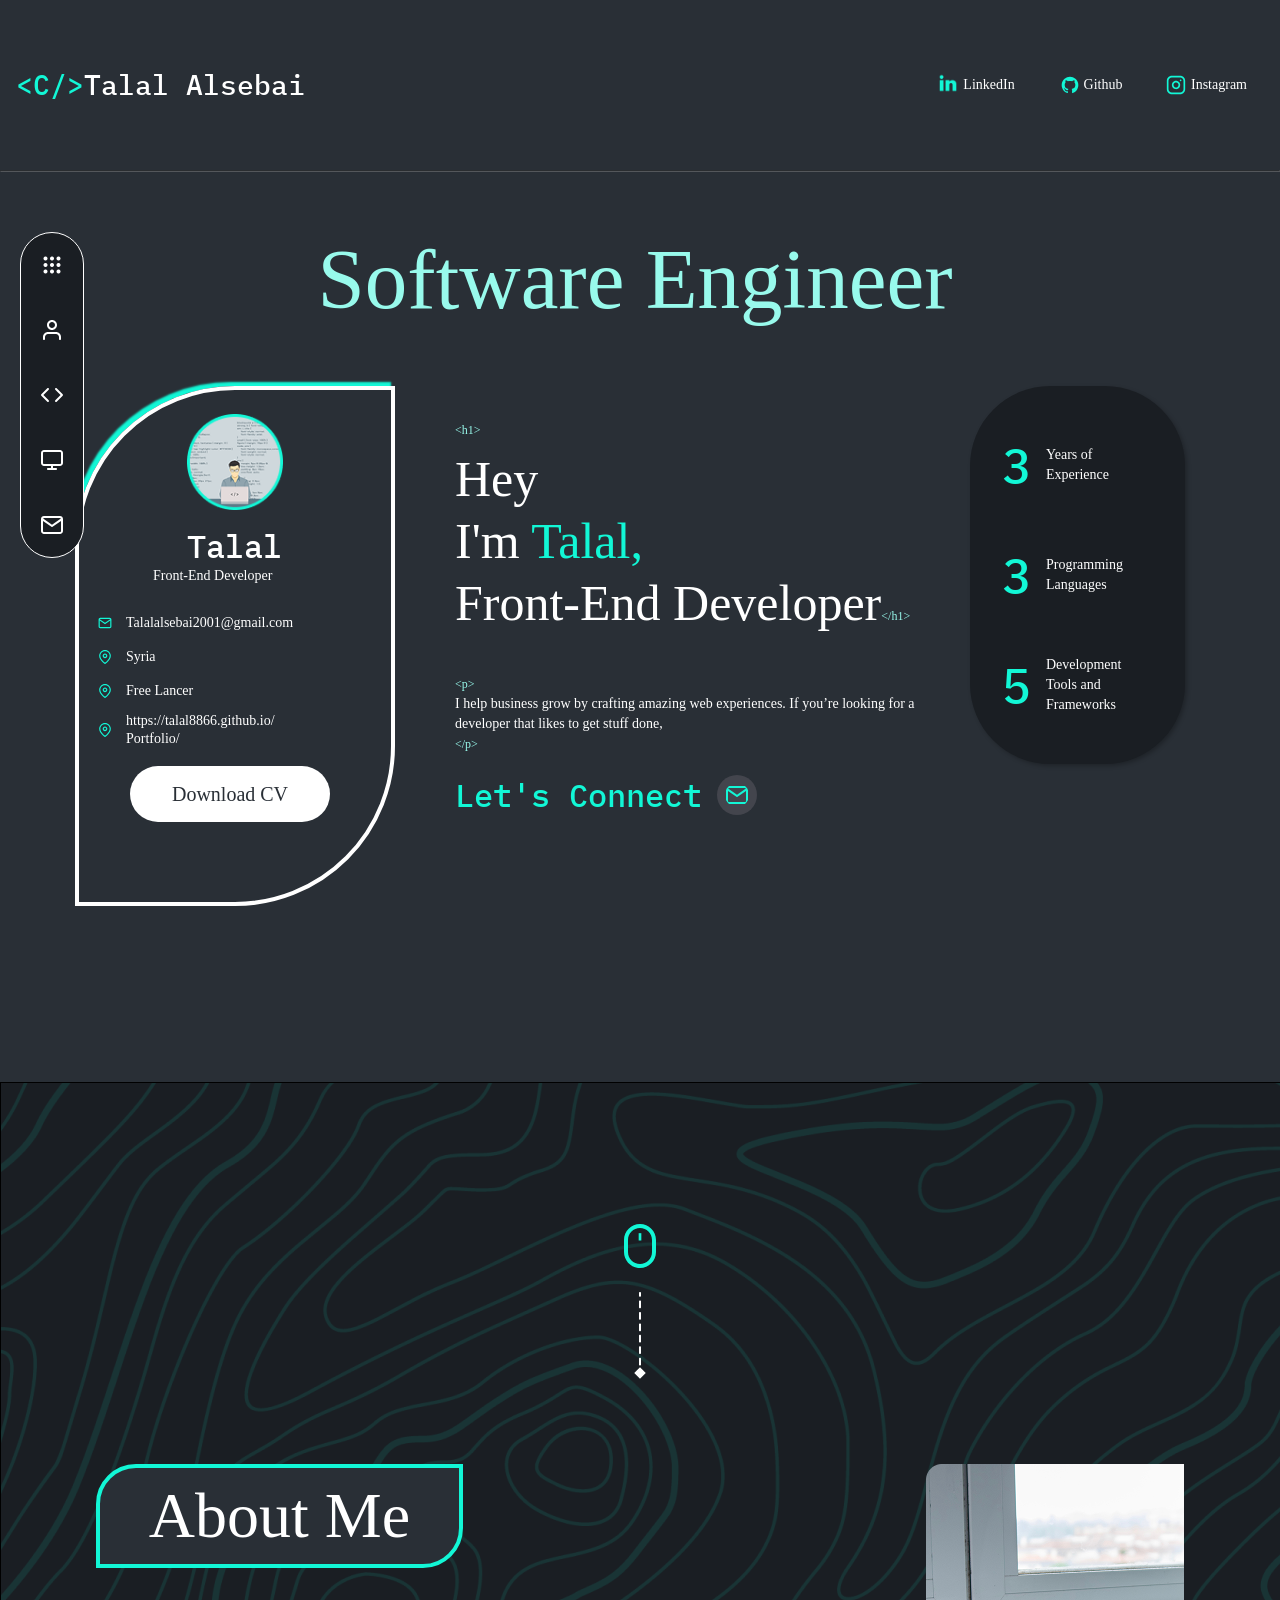
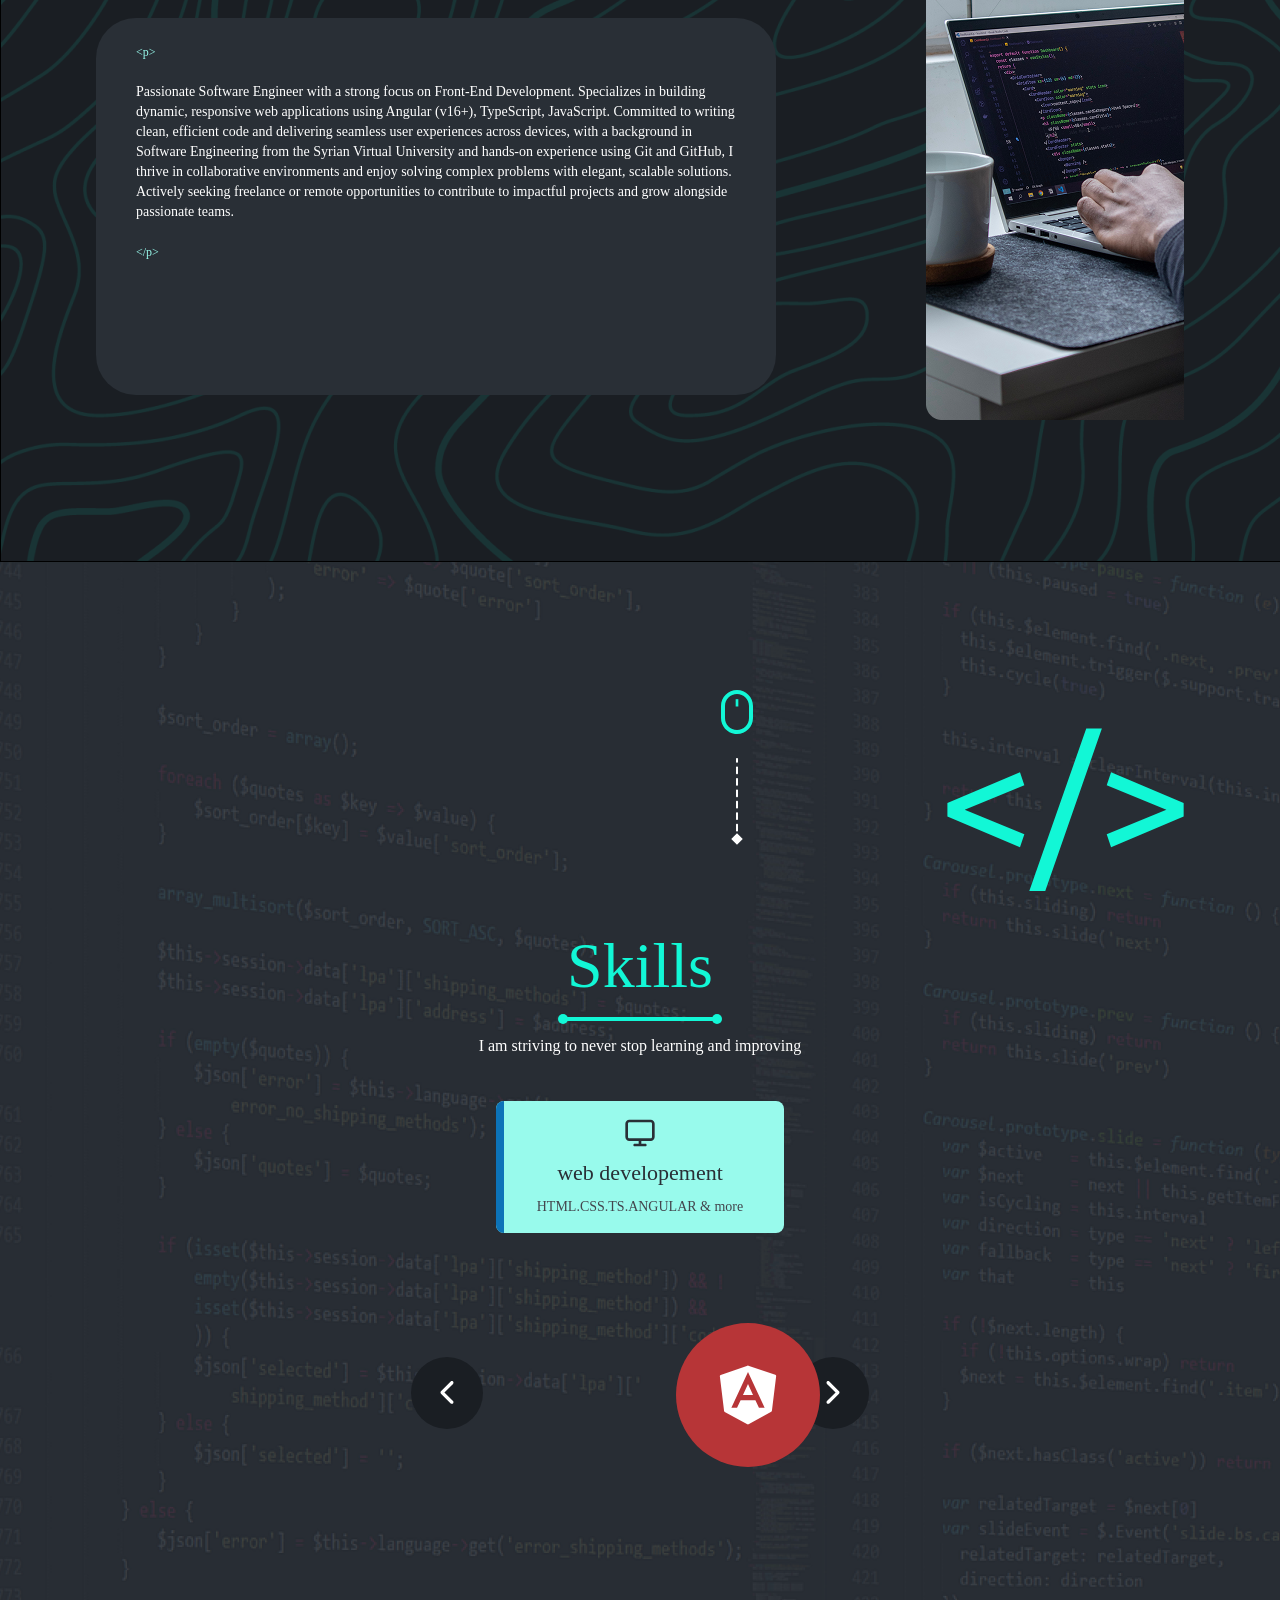
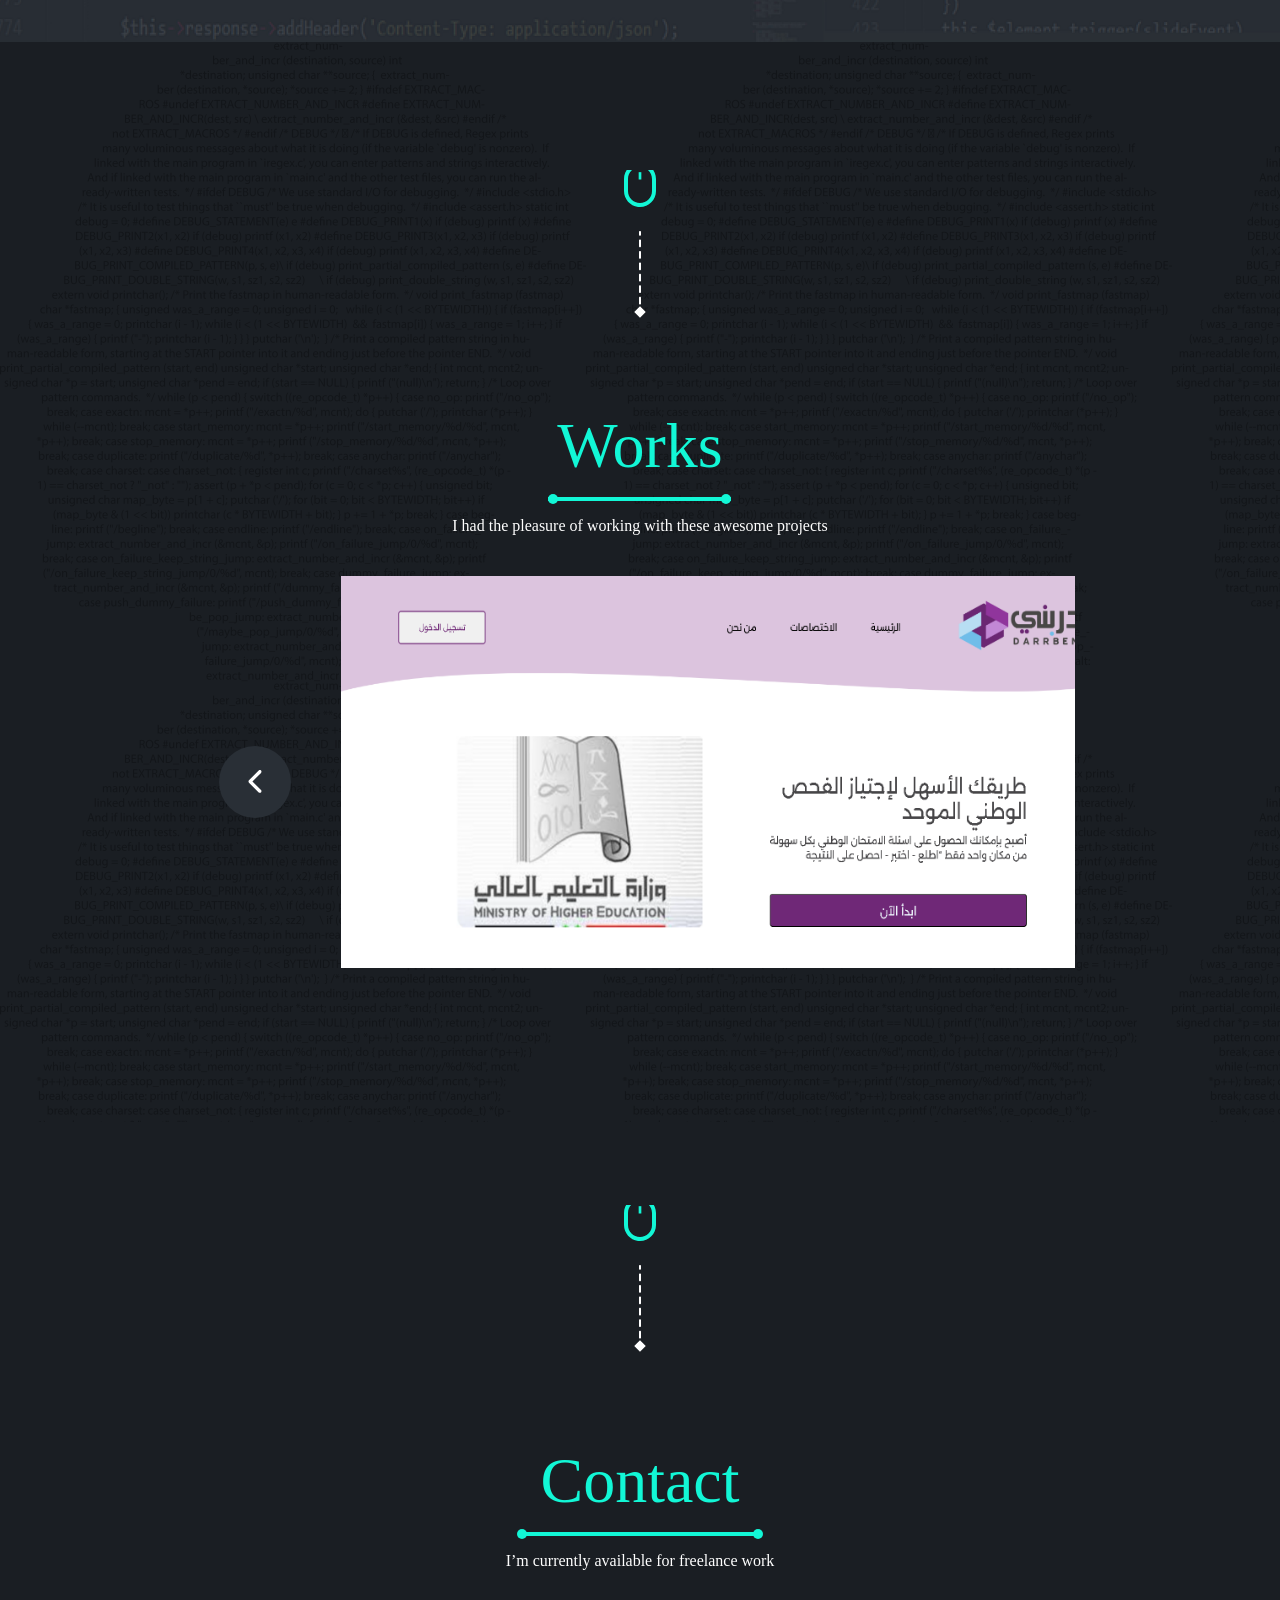
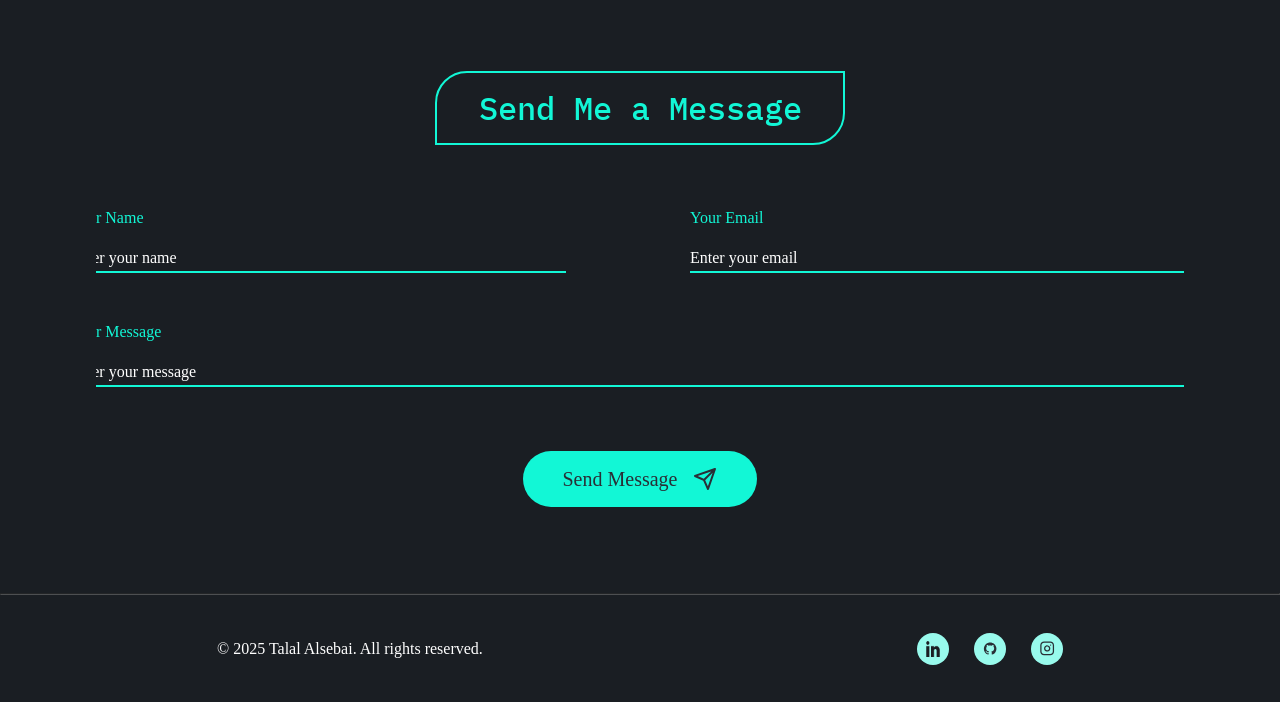
==== index.html @ 471d8b3e "Update CV link in index.html" ====
<!DOCTYPE html>
<html lang="en">

<head>
    <meta charset="UTF-8">
    <meta name="viewport" content="width=device-width, initial-scale=1.0">
    <meta name="description" content="Talal Alsebai - Front-End Developer Portfolio">
    <link rel="stylesheet" href="style.css">
    <title>Talal Alsebai | Front-End Developer Portfolio</title>
</head>

<body>
    <header id="header">
        <div class="container">
            <a href="#header">
                <h1><span>&lt;C/&gt;</span>Talal Alsebai</h1>
            </a>

            <nav>
                <ul role="list">
                    <li class="link" role="listitem">
                        <a href="https://www.linkedin.com/in/talal-alsebai-b8441a1bb/" target="_blank"
                            rel="noopener noreferrer">
                            <img src="./Assets/Images/icons8-linkedin-48.png" alt="LinkedIn icon">
                            LinkedIn
                        </a>
                    </li>
                    <li role="listitem">
                        <a href="https://github.com/Talal8866" target="_blank" rel="noopener noreferrer">
                            <img src="./Assets/SVG/github.svg" alt="GitHub icon">
                            Github
                        </a>
                    </li>
                    <li role="listitem">
                        <a href="https://www.instagram.com/talal_alsebai/" target="_blank" rel="noopener noreferrer">
                            <img src="./Assets/SVG/insta.svg" alt="Instagram icon">
                            Instagram
                        </a>
                    </li>
                </ul>
            </nav>
        </div>
    </header>

    <div class="hrr">
        <hr>
    </div>

    <section class="hero">
        <div class="container">
            <nav aria-label="Main navigation">
                <a href="#home" class="home" aria-label="Move to home section">
                    <img src="./Assets/Images/icons8-circled-menu-48.png" alt="Home menu icon">
                </a>
                <a href="#about" class="about" aria-label="Move to about me section">
                    <img src="./Assets/SVG/person.svg" alt="About icon">
                </a>
                <a href="#skills" class="skillss" aria-label="Move to skills section">
                    <img src="./Assets/SVG/angle brackets.svg" alt="Skills icon">
                </a>
                <a href="#works" class="workss" aria-label="Move to works section">
                    <img src="./Assets/SVG/screen.svg" alt="Works icon">
                </a>
                <a href="#contact" class="contactt" aria-label="Move to contact section">
                    <img src="./Assets/SVG/mail.svg" alt="Contact icon">
                </a>
            </nav>

            <div class="landing" id="home">
                <h1>Software Engineer</h1>

                <div class="bottom">
                    <div class="left">
                        <div class="top">
                            <img src="./Assets/Images/Profile photo.png" alt="profile photo" loading="lazy">
                            <div class="name">Talal
                                <p>Front-End Developer</p>
                            </div>
                        </div>
                        <ul role="list">
                            <li role="listitem">
                                <img src="./Assets/SVG/small mail.svg" alt="Email icon">
                                Talalalsebai2001@gmail.com
                            </li>
                            <li role="listitem">
                                <img src="./Assets/SVG/location.svg" alt="Location icon">
                                Syria
                            </li>
                            <li role="listitem">
                                <img src="./Assets/SVG/case.svg" alt="Freelance work icon">
                                Free Lancer
                            </li>
                            <li role="listitem" id="link">
                                <img src="./Assets/SVG/link.svg" alt="Portfolio link icon">
                                https://talal8866.github.io/<br>Portfolio/
                            </li>
                        </ul>
                        <a href="./Assets/PDF/Talal_Alsebai_Frontend_Developer_CV.pdf">
                            <button type="button">
                                Download CV
                            </button>
                        </a>
                    </div>

                    <div class="right">
                        <div class="info">
                            <h2>
                                <span class="tag">&lt;h1&gt;</span><br>Hey <br> I'm <span class="name"> Talal, <br>
                                </span>Front-End Developer<span class="tag">&lt;/h1&gt;</span>
                            </h2>
                            <p>
                                <span>&lt;p&gt;</span><br> I help business grow by crafting amazing web
                                experiences. If you’re looking for a developer that likes to get stuff done,
                                <br><span>&lt;/p&gt;</span>
                            </p>
                            <a class="connect" href="#contact">
                                Let's Connect
                                <img src="./Assets/SVG/big mail.svg" alt="Send message icon">
                            </a>
                        </div>
                        <div class="right-spans">
                            <span>3<p>Years of Experience</p></span>
                            <span>3<p>Programming Languages</p></span>
                            <span>5<p>Development Tools and Frameworks</p></span>
                        </div>
                    </div>
                </div>
            </div>
        </div>
    </section>

    <section class="about-me">
        <div class="container">
            <div class="scroll">
                <img src="./Assets/SVG/mouse.svg" alt="Scroll indicator">
                <img src="./Assets/SVG/arrow.svg" alt="Arrow indicator">
            </div>
            <div class="about-con" id="about">
                <div class="left">
                    <span class="title">About Me</span>
                    <p>
                        <span>&lt;p&gt;</span><br> <br>Passionate Software Engineer with a strong focus on Front-End
                        Development. Specializes in building dynamic, responsive web applications using Angular (v16+),
                        TypeScript, JavaScript. Committed to writing clean, efficient code and delivering seamless user
                        experiences across devices, with a background in Software Engineering from the Syrian Virtual
                        University and hands-on experience using Git and GitHub, I thrive in collaborative environments
                        and enjoy solving complex problems with elegant, scalable solutions. Actively seeking freelance
                        or remote opportunities to contribute to impactful projects and grow alongside passionate
                        teams.<br> <br><span>&lt;/p&gt;</span>
                    </p>
                </div>
                <div class="right">
                    <img src="./Assets/Images/laptop.png" alt="Laptop with code on screen" loading="lazy">
                </div>
            </div>
        </div>
    </section>

    <section class="skills">
        <div class="container">
            <div class="top">
                <div class="scroll">
                    <img src="./Assets/SVG/mouse.svg" alt="Scroll indicator">
                    <img src="./Assets/SVG/arrow.svg" alt="Arrow indicator">
                </div>
                <img src="./Assets/SVG/big angle brackets.svg" alt="" class="angle">
            </div>

            <div class="skills-con" id="skills">
                <h2 class="title">Skills</h2>
                <hr>
                <p>I am striving to never stop learning and improving</p>
                <div class="card">
                    <img src="./Assets/SVG/big screen.svg" alt="Web development illustration">
                    web developement
                    <span>HTML.CSS.TS.ANGULAR & more</span>
                </div>
            </div>

            <div class="cards">
                <div class="card html"><img src="./Assets/SVG/html.svg" alt="HTML icon" loading="lazy"></div>
                <div class="card css"><img src="./Assets/SVG/css.svg" alt="CSS icon" loading="lazy"></div>
                <div class="card js"><img src="./Assets/SVG/js.svg" alt="JavaScript icon" loading="lazy"></div>
                <div class="card angular"><img src="./Assets/SVG/angular.svg" alt="Angular icon"></div>
                <div class="card boot"><img src="./Assets/SVG/bootstrap.svg" alt="Bootstrap icon" loading="lazy"></div>
                <div class="card ts"><img src="./Assets/SVG/ts.svg" alt="Typescript icon" loading="lazy"></div>
                <div class="card git"><img src="./Assets/SVG/git.svg" alt="Git icon" loading="lazy"></div>
                <div class="card ui"><img src="./Assets/SVG/material-ui.svg" alt="Material UI icon" loading="lazy">
                </div>
            </div>

            <div class="skills-controls">
                <button type="button" class="left-button" id="prev-skill" aria-label="Previous slide">
                    <img src="./Assets/SVG/left-arrow.svg" alt="Left arrow">
                </button>
                <button type="button" class="right-button" id="next-skill" aria-label="next slide">
                    <img src="./Assets/SVG/right-arrow.svg" alt="Right arrow">
                </button>
            </div>
        </div>
    </section>

    <section class="works">
        <div class="container">
            <div class="scroll">
                <img src="./Assets/SVG/mouse.svg" alt="Scroll indicator">
                <img src="./Assets/SVG/arrow.svg" alt="Arrow indicator">
            </div>

            <div class="title" id="works">
                <h2 class="first-s">Works</h2>
                <div class="hr">
                    <hr>
                </div>
                <p>I had the pleasure of working with these awesome projects</p>
            </div>

            <div class="projects">
                <div class="slider-container">
                    <a href="https://github.com/Talal8866/Souk_Plus" aria-label="Souk_Plus Project">
                        <img src="./Assets/Images/Souk.png" alt="Souk_Plus project screenshot" loading="lazy">
                    </a>
                    <a href="https://github.com/Talal8866/Darrebni_Finalproject" aria-label="Darrebni_Finalproject">
                        <img src="./Assets/Images/darrebni.png" alt="Darrebni Final Project screenshot" loading="lazy">
                    </a>
                    <a href="">
                        <img src="./Assets/Images/space.png" alt="Space Tourism template screenshot" loading="lazy"
                            aria-label="space Tourism template">
                    </a>
                    <a href="https://github.com/Talal8866/School-Management-System">
                        <img src="./Assets/Images/School-Management-System.png" alt="School-Management-System project screenshot" loading="lazy"
                            aria-label="School-Management-System project">
                    </a>
                </div>
                <div class="slider-controls">
                    <button type="button" class="right" id="next" aria-label="next slide">
                        <img src="./Assets/SVG/right-arrow.svg" alt="right-arrow">
                    </button>
                    <button type="button" class="left" id="prev" aria-label="Previous slide">
                        <img src="./Assets/SVG/left-arrow.svg" alt="left-arrow">
                    </button>
                </div>
            </div>
        </div>
    </section>

    <section class="contact">
        <div class="container">
            <div class="scroll">
                <img src="./Assets/SVG/mouse.svg" alt="Scroll indicator">
                <img src="./Assets/SVG/arrow.svg" alt="Arrow indicator">
            </div>

            <div class="title" id="contact">
                <h2 class="first-s">
                    Contact
                </h2>
                <div class="hr">
                    <hr>
                </div>
                <p>I’m currently available for freelance work</p>
            </div>

            <form action="mailto:talalalsebai2001@gmail.com" method="post" enctype="text/plain">
                <h3 class="second-s">Send Me a Message</h3>
                <div class="inputs">
                    <div class="input">
                        <label for="name">Your Name</label>
                        <input type="text" name="name" placeholder="Enter your name" id="name" required>
                    </div>
                    <div class="input">
                        <label for="email">Your Email</label>
                        <input type="email" name="email" placeholder="Enter your email" id="email" required>
                    </div>
                    <div class="input third">
                        <label for="message">Your Message</label>
                        <input type="text" name="message" placeholder="Enter your message" id="message" required>
                    </div>
                </div>
                <button type="submit">
                    Send Message
                    <img src="./Assets/SVG/submit.svg" alt="Submit form icon">
                </button>
            </form>
        </div>

        <footer>
            <hr>
            <div class="content">
                © 2025 Talal Alsebai. All rights reserved.
                <ul class="icons" role="list">
                    <li class="link" role="listitem">
                        <a href="https://www.linkedin.com/in/talal-alsebai-b8441a1bb/" aria-label="Linkedin">
                            <img src="./Assets/Images/icons8-linkedin-48 (1).png" alt="Linkedin icon">
                        </a>
                    </li>
                    <li role="listitem">
                        <a href="https://github.com/Talal8866" aria-label="GitHub">
                            <img src="./Assets/SVG/dark-github.svg" alt="GitHub icon">
                        </a>
                    </li>
                    <li role="listitem">
                        <a href="https://www.instagram.com/talal_alsebai/" aria-label="Instagram">
                            <img src="./Assets/SVG/dark-insta.svg" alt="Instagram icon">
                        </a>
                    </li>
                </ul>
            </div>
        </footer>

    </section>
    <script src="main.js"></script>
</body>

</html>
---- style.css ----
:root {
    --BG1: #292F36;
    --BG2: #1A1E23;
    --Brand1: #12F7D6;
    --Brand2: #98FAEC;
    --JS: #E7A020;
    --CSS: #0C73B8;
    --Html: #E54F26;
    --icon-fill: #12F7D6;

    /* --space-unit: 1rem;
    --space-xxs: calc(0.25 * var(--space-unit));
    --space-xs: calc(0.5 * var(--space-unit));
    --space-sm: var(--space-unit);
    --space-md: calc(1.5 * var(--space-unit));
    --space-lg: calc(2 * var(--space-unit));

    --font-base: 'IBMPlexMono-Regular', system-ui;
    --font-heading: 'Ubuntu-Regular', system-ui;
    --text-base: 1rem;
    --text-scale: 1.25; */
}

@font-face {
    font-family: Ubuntu-Regular;
    src: url(./Assets/Fonts/Ubuntu/Ubuntu-Regular.ttf);
}

@font-face {
    font-family: Ubuntu-Medium;
    src: url(./Assets/Fonts/Ubuntu/Ubuntu-Medium.ttf);
}

@font-face {
    font-family: Ubuntu-Light;
    src: url(./Assets/Fonts/Ubuntu/Ubuntu-Light.ttf);
}

@font-face {
    font-family: IBMPlexMono-Medium;
    src: url(./Assets/Fonts/IBM_Plex_Mono/IBMPlexMono-Medium.ttf);
}

@font-face {
    font-family: IBMPlexMono-Regular;
    src: url(./Assets/Fonts/IBM_Plex_Mono//IBMPlexMono-Regular.ttf);
}

*,
*::before,
*::after {
    box-sizing: border-box;
    margin: 0;
    padding: 0;
}

html {
    scroll-behavior: smooth;
}

html,
body {
    overflow-x: hidden;
    max-width: 100vw;
}

a {
    text-decoration: none;
}

ul {
    list-style: none;
}

input:focus {
    outline: none;
}

button {
    border: none;
}

img {
    will-change: transform;
    transition: transform 0.2s ease;
    image-rendering: -webkit-optimize-contrast;
}

img,
svg {
    max-width: 100%;
    height: auto;
    display: block;
}

#link {
    margin-top: 5px;
}

.container {
    overflow: hidden;
    width: min(95%, 75rem);
    margin-inline: auto;
    padding-inline: var(--space-md);
}

.scroll img {
    animation: float infinite 2s ease-in-out;
}

@keyframes float {
    50% {
        transform: translateY(30px)
    }
}

@media (hover: hover) {
    img:hover {
        transform: scale(1.02);
    }
}

header {
    background-color: var(--BG1);
    max-width: 100%;
    height: 170px;
    display: flex;
    align-items: center;
    justify-content: center;
    position: relative;
    z-index: 1000;
}

header .container {
    width: 1384px;
    height: 170px;
    display: flex;
    align-items: center;
    justify-content: space-between;
    padding: 0 1rem;

}

header .container h1 {
    font-size: 28px;
    line-height: 42px;
    font-weight: 500;
    color: white;
    font-family: IBMPlexMono-Medium;
    font-weight: 500;
    cursor: pointer;
}

header .container h1 span {
    color: var(--Brand1);
}

header .container nav {
    display: flex;
    width: 590px;
    height: 32px;
    justify-content: flex-end;
    gap: 40px;
}

header .container nav ul {
    display: flex;
    color: white;
}

header .container nav ul li {
    display: flex;
    align-items: center;
    justify-content: center;
    width: 115px;
    font-family: IBMPlexMono-Regular;
    font-weight: 400;
    font-size: 14px;
    line-height: 20px;
}

header .container nav ul .link a {
    display: flex;
    justify-content: center;
    align-items: center;
}

header .container nav ul .link a img {
    width: 20px;
    height: 20px;
    position: relative;
    bottom: 2px;
}

header .container nav ul li a:hover {
    color: var(--Brand2);
}

header .container nav ul li a {
    cursor: pointer;
    align-items: center;
    color: white;
    display: flex;
    gap: 5px;
}

.hrr {
    background-color: var(--BG1);
    display: flex;
    justify-content: center;
    align-items: center;
}

.hrr hr {
    border-color: grey;
    width: 1384px;
    position: relative;
    opacity: 50%;
}

.hero {
    background-color: var(--BG1);
    height: 910px;
    width: 100%;
    display: flex;
    justify-content: center;
}

.hero nav {
    background-color: var(--BG2);
    display: flex;
    flex-direction: column;
    align-items: center;
    justify-content: space-around;
    width: 64px;
    height: 326px;
    border: 1px solid white;
    border-radius: 40px;
    margin-top: 20px;
    position: fixed;
    left: 20px;
}

.hero nav a::after {
    content: "";
    position: absolute;
    padding: 8px 16px;
    border-radius: 5px;
    left: 70px;
    display: none;
    background: white;
    border-radius: 8px;
    font-family: Ubuntu-light;
    font-size: 16px;
    line-height: 18px;
    text-align: center;
    color: var(--BG1);
    width: max-content;
}

.hero nav a:hover::after {
    display: block;
}

.hero nav a.home:hover::after {
    content: "Home";
    top: 15px;
}

.hero nav a.about:hover::after {
    content: "About Me";
    top: 80px;
}

.hero nav a.skillss:hover::after {
    content: "Skills";
    top: 145px;
}

.hero nav a.workss:hover::after {
    content: "Works";
    top: 210px;
}

.hero nav a.contactt:hover::after {
    content: "Contact";
    bottom: 15px;
}

.hero .container nav .home img {
    width: 24px;
    height: 24px;
}

.hero nav svg {
    cursor: pointer;
}

.hero .container {
    width: 1130px;
    display: flex;
    margin-top: 40px;
}

.hero .container .landing {
    height: 718px;
    display: grid;
    grid-template-rows: 134px 520px;
    row-gap: 40px;
}

.hero .container .landing h1 {
    justify-self: center;
    font-weight: 400;
    font-size: 85px;
    line-height: 134px;
    color: var(--Brand2);
    font-family: Ubuntu-Regular;
    font-weight: 400;
}

.hero .container .landing .bottom {
    display: grid;
    grid-template-columns: 320px 740px;
    column-gap: 60px;
}

.hero .container .landing .bottom .left {
    display: flex;
    flex-direction: column;
    align-items: center;
    padding: 24px;
    gap: 32px;
    border: 4px solid white;
    box-shadow: -4px -4px 2px var(--Brand1);
    border-radius: 160px 0px;
}

.hero .container .landing .bottom .left .top {
    display: flex;
    flex-direction: column;
    row-gap: 15px;
}

.hero .container .landing .bottom .left .top img {
    padding: 0px;
    width: 96px;
    height: 96px;
}

.hero .container .landing .bottom .left .top .name {
    color: white;
    font-family: IBMPlexMono-Medium;
    font-weight: 500;
    font-size: 32px;
    line-height: 42px;
    position: relative;
}

.hero .container .landing .bottom .left .top .name p {
    position: absolute;
    width: 168px;
    height: 18px;
    right: -38px;
    top: 42px;
    font-family: IBMPlexMono-Regular;
    font-weight: 400;
    font-size: 14px;
    line-height: 18px;
    color: white;
}

.hero .container .landing .bottom .left ul {
    display: flex;
    flex-direction: column;
    align-items: flex-start;
    row-gap: 16px;
    width: 274px;
    height: 120px;
    margin-top: 15px;
}

.hero .container .landing .bottom .left ul li {
    display: flex;
    column-gap: 14px;
    color: white;
    align-items: center;
    width: 274px;
    height: 18px;
    font-family: IBMPlexMono-Regular;
    font-weight: 400;
    font-size: 14px;
    line-height: 18px;
}

.hero .container .landing .bottom .left button {
    display: flex;
    justify-content: center;
    align-items: center;
    width: 200px;
    height: 56px;
    padding: 16px 32px;
    gap: 10px;
    background: white;
    border-radius: 32px;
    font-family: Ubuntu-Regular;
    font-weight: 400;
    font-size: 20px;
    line-height: 24px;
    color: var(--BG1);
    cursor: pointer;
    position: relative;
    right: 5px;
    z-index: 1;
}

.hero .container .landing .bottom .left button::before {
    content: "";
    width: 0%;
    height: 100%;
    position: absolute;
    background-color: var(--Brand1);
    left: 0;
    top: 0;
    z-index: -1;
    transition: 0.4s ease-in-out;
    border-radius: 32px;
}

.hero .container .landing .bottom .left button:hover::before {
    width: 100%;
}

.hero .container .landing .bottom .right {
    display: grid;
    grid-template-columns: 485px 215px;
    column-gap: 30px;
}

.hero .container .landing .bottom .right .info {
    color: white;
}

.hero .container .landing .bottom .right .info .connect {
    font-family: IBMPlexMono-Medium;
    font-weight: 500;
    font-size: 32px;
    line-height: 42px;
    color: var(--Brand1);
    height: 42px;
    display: flex;
    align-items: center;
    column-gap: 15px;
    cursor: pointer;
    margin-top: 20px;
}

.hero .container .landing .bottom .right .info .connect img {
    background-color: #43454D;
    padding: 8px;
    border-radius: 40px;
    width: 40px;
    height: 40px;
    transition: 0.3s ease-out;
}

.hero .container .landing .bottom .right .info .connect img:hover {
    transform: translateX(30px);
}

.hero .container .landing .bottom .right .info h2 {
    margin-bottom: 40px;
    font-weight: 400;
    font-size: 50px;
    line-height: 62px;
    font-family: Ubuntu-Regular;
}

.hero .container .landing .bottom .right .info p {
    font-family: IBMPlexMono-Regular;
    font-weight: 400;
    font-size: 14px;
    line-height: 20px;
}

.hero .container .landing .bottom .right .info p span {
    color: var(--Brand2);
    font-family: IBMPlexMono-Regular;
    font-weight: 200;
    font-size: 12px;
    line-height: 18px;
}

.hero .container .landing .bottom .right .info h2 .name {
    color: var(--Brand1);
}

.hero .container .landing .bottom .right .info h2 .tag {
    color: var(--Brand2);
    font-weight: 200;
    font-size: 12px;
    line-height: 18px;
    font-family: IBMPlexMono-Regular;
}

.hero .container .landing .bottom .right .right-spans {
    background-color: var(--BG2);
    box-shadow: 2px 2px 4px rgba(0, 0, 0, 0.25);
    border-radius: 80px;
    display: flex;
    flex-direction: column;
    justify-content: center;
    align-items: flex-start;
    padding: 48px 32px;
    gap: 48px;
    width: 215px;
    height: 378px;
}

.hero .container .landing .bottom .right .right-spans span {
    display: flex;
    align-items: center;
    column-gap: 15px;
    color: var(--Brand1);
    font-weight: 500;
    font-size: 48px;
    line-height: 62px;
    font-family: IBMPlexMono-Medium;
}

.hero .container .landing .bottom .right .right-spans span p {
    color: white;
    font-family: IBMPlexMono-Regular;
    font-weight: 400;
    font-size: 14px;
    line-height: 20px;
}

.about-me {
    width: 100%;
    height: 1080px;
    background: url(./Assets/Images/About\ me.png), var(--BG2);
    display: flex;
    flex-direction: column;
    align-items: center;
    justify-content: center;
}

.about-me .container {
    width: 85%;
}

.about-me .container .scroll {
    display: flex;
    flex-direction: column;
    align-items: center;
    gap: 24px;
    height: 140px;
    margin-bottom: 100px;
}

.about-me .container .about-con {
    display: grid;
    grid-template-columns: 680px 462px;
    width: 100%;
    column-gap: 150px;
}

.about-me .container .about-con .left {
    display: flex;
    flex-direction: column;
    row-gap: 50px;
}

.about-me .container .about-con .right {
    border-radius: 16px;
    height: 556px;
}

.about-me .container .about-con .left .title {
    display: flex;
    justify-content: center;
    align-items: center;
    width: 367px;
    height: 104px;
    background: var(--BG1);
    border: 4px solid var(--Brand1);
    border-radius: 40px 0px;
    font-family: Ubuntu-Regular;
    font-weight: 400;
    font-size: 64px;
    line-height: 72px;
    color: white;
}

.about-me .container .about-con .left p {
    height: 377px;
    border-radius: 40px;
    background-color: var(--BG1);
    padding: 24px 40px;
    font-family: IBMPlexMono-Regular;
    font-weight: 400;
    font-size: 14px;
    line-height: 20px;
    color: white;
}

.about-me .container .about-con .left p span {
    color: var(--Brand2);
    font-weight: 200;
    font-size: 12px;
    line-height: 18px;
    font-family: IBMPlexMono-Regular;
}

.skills {
    width: 100%;
    height: 1080px;
    display: flex;
    flex-direction: column;
    align-items: center;
    justify-content: center;
    background: url(./Assets/Images/Skills.png), var(--BG1);
}

.skills .container {
    width: 85%;
    height: 824px;
}

.skills .container .top {
    display: flex;
    justify-content: center;
}

.skills .container .top .angle {
    margin-left: auto
}

.skills .container .scroll {
    display: flex;
    flex-direction: column;
    align-items: center;
    gap: 24px;
    height: 140px;
    margin-bottom: 100px;
    position: relative;
    left: 625px;
}

.skills .container .skills-con {
    display: flex;
    justify-content: center;
    align-items: center;
    flex-direction: column;
    row-gap: 15px;
}

.skills .container .skills-con .title {
    position: relative;
    font-family: Ubuntu-Regular;
    font-weight: 400;
    font-size: 64px;
    line-height: 72px;
    color: var(--Brand1);
}

.skills .container .skills-con hr {
    width: 148px;
    border: 2px solid var(--Brand1);
}

.skills .container .skills-con .title::before {
    position: absolute;
    content: '';
    left: -9px;
    bottom: -21.5px;
    background-color: var(--Brand1);
    border-radius: 50%;
    width: 10px;
    height: 10px;
}

.skills .container .skills-con .title::after {
    position: absolute;
    content: '';
    right: -9px;
    bottom: -21.5px;
    background-color: var(--Brand1);
    border-radius: 50%;
    width: 10px;
    height: 10px;
}

.skills .container .skills-con p {
    width: 664px;
    font-family: IBMPlexMono-Regular;
    font-weight: 400;
    font-size: 16px;
    line-height: 20px;
    text-align: center;
    color: white;
}

.skills .container .skills-con .card {
    position: relative;
    display: flex;
    flex-direction: column;
    align-items: center;
    padding: 16px 24px;
    gap: 8px;
    width: 288px;
    height: 132px;
    border-radius: 8px;
    background-color: var(--Brand2);
    margin-top: 30px;
    font-family: IBMPlexMono-Regular;
    font-weight: 400;
    font-size: 22px;
    line-height: 32px;
    text-align: center;
    color: var(--BG1);
}

.skills .container .skills-con .card::before {
    position: absolute;
    content: '';
    height: 100%;
    background-color: var(--CSS);
    top: 0;
    left: 0;
    width: 8px;
    border-radius: 8px 0px 0px 8px;
}

.skills .container .skills-con .card span {
    font-family: IBMPlexMono-Regular;
    font-style: normal;
    font-weight: 400;
    font-size: 14px;
    line-height: 20px;
    text-align: center;
    color: #43454D;
}

.skills .skills-controls {
    position: relative;
    bottom: 150px;
    display: flex;
    justify-content: space-evenly;
    height: 100px;
    align-items: center;
    width: 100%;
}

.skills .container .skills-controls button {
    background-color: var(--BG2);
    display: flex;
    align-items: center;
    justify-content: center;
    padding: 16px;
    border-radius: 48px;
    width: 72px;
    height: 72px;
    cursor: pointer;
}

.skills .skills-controls button.right-button.disabled,
.skills .skills-controls button.left-button.disabled {
    background-color: #efefef63;
    cursor: no-drop;
}

.skills .container .cards {
    position: relative;
    height: 210px;
    margin-top: 50px;
    left: 580px;
    width: 144px;
}

.skills .container .cards .card {
    position: absolute;
    opacity: 0;
    z-index: 1;
    transition: opacity 1s;
    padding: 40px;
    border-radius: 80px;
    width: 144px;
    height: 144px;
    display: flex;
    flex-direction: column;
    align-items: center;
    margin-top: 40px;
}

.skills .container .cards .card.active {
    opacity: 1;
}

.skills .container .cards .html {
    background-color: var(--Html);
}

.skills .container .cards .css {
    background-color: var(--CSS);
}

.skills .container .cards .angular {
    background-color: #b73537;
}

.skills .container .cards .js {
    background-color: var(--JS);
}

.skills .container .cards .ts {
    background-color: #1976D2;
}

.skills .container .cards .git {
    background-color: #f4532e;
}

.skills .container .cards .ui {
    background-color: #29B6F6;
}

.skills .container .cards .boot {
    background-color: #7c4dff;
}

.skills .container .cards img {
    height: 70px;
    width: 70px;
}

.contact {
    display: flex;
    width: 100%;
    height: 1180px;
    flex-direction: column;
    align-items: center;
    justify-content: center;
    background: var(--BG2);
    padding: 64px 0px 16px;
    gap: 64px;
}

.contact .container {
    width: 85%;
    height: 924px;
}

.contact .container .scroll {
    display: flex;
    flex-direction: column;
    align-items: center;
    justify-content: center;
    gap: 24px;
    height: 140px;
    margin-bottom: 100px;
}

.contact footer {
    height: 75px;
    width: 100%;
}

.contact footer hr {
    border-color: grey;
    opacity: 50%;
}

.contact footer .content {
    color: white;
    display: flex;
    align-items: center;
    height: 108px;
    justify-content: space-around;
    font-family: Ubuntu-Light;
    font-weight: 300;
    font-size: 16px;
    line-height: 18px;
    width: 100%;
}

.contact footer .content ul {
    display: flex;
    column-gap: 25px;
}

.contact footer .content ul .link a img {
    width: 20px;
    height: 20px;
}

.contact footer .content ul li {
    display: flex;
    justify-content: center;
    align-items: center;
    padding: 8px;
    width: 32px;
    height: 32px;
    background: var(--Brand2);
    border-radius: 48px;
    cursor: pointer;
}

.contact .container .title {
    display: flex;
    flex-direction: column;
    justify-content: center;
    align-items: center;
    row-gap: 15px;
}

.contact .container .title .hr {
    position: relative;
}

.contact .container .title .hr::before {
    position: absolute;
    content: '';
    left: -9px;
    bottom: -3px;
    background-color: var(--Brand1);
    border-radius: 50%;
    width: 10px;
    height: 10px;
}

.contact .container .title .hr::after {
    position: absolute;
    content: '';
    right: -9px;
    bottom: -3px;
    background-color: var(--Brand1);
    border-radius: 50%;
    width: 10px;
    height: 10px;
}

.contact .container .title .first-s {
    font-family: Ubuntu-Regular;
    font-weight: 400;
    font-size: 64px;
    line-height: 72px;
    color: var(--Brand1);
}

.contact .container .title .hr hr {
    width: 228px;
    border: 2px solid var(--Brand1);
}

.contact .container form .second-s {
    border: 2px solid var(--Brand1);
    border-radius: 32px 0px;
    display: flex;
    align-items: center;
    justify-content: center;
    flex-direction: column;
    padding: 16px 40px;
    height: 74px;
    width: 410px;
    font-family: IBMPlexMono-Medium;
    font-weight: 500;
    font-size: 32px;
    line-height: 42px;
    color: var(--Brand1);
}

.contact .container .title p {
    font-family: IBMPlexMono-Regular;
    font-weight: 400;
    font-size: 16px;
    line-height: 20px;
    text-align: center;
    color: white;
}

.contact .container form {
    margin-top: 100px;
    display: flex;
    flex-direction: column;
    align-items: center;
    gap: 64px;
    width: 100%;
    height: 458px;
}

.contact .container form .inputs {
    display: grid;
    grid-template-columns: 620px 520px;
    justify-content: center;
    align-items: center;
    row-gap: 50px;
}

.contact .container form .inputs .input input {
    display: flex;
    flex-direction: column;
    align-items: flex-start;
    padding: 0px;
    gap: 8px;
    width: 496px;
    height: 26px;
    background-color: transparent;
    border-bottom: var(--Brand1) solid 2px;
    border-top: none;
    border-right: none;
    border-left: none;
    margin-top: 20px;
    transition: 0.3s ease-in-out;
}

.contact .container form .inputs .input input:focus {
    background-color: white;
}

.contact .container form .inputs .input input:focus::placeholder {
    color: var(--BG1);
    opacity: 0.8;
}

.contact .container form .inputs .third input {
    width: 1120px;
}

.contact .container form .inputs input::placeholder {
    font-family: Ubuntu-Light;
    font-weight: 300;
    font-size: 16px;
    line-height: 18px;
    color: white;
}

.contact .container form .inputs label {
    font-family: Ubuntu-Light;
    font-weight: 300;
    font-size: 16px;
    line-height: 18px;
    color: var(--Brand1);
}

.contact .container form button {
    display: flex;
    flex-direction: row;
    justify-content: center;
    align-items: center;
    gap: 16px;
    width: 234px;
    height: 56px;
    background: var(--Brand1);
    border-radius: 32px;
    font-family: Ubuntu-regular;
    font-weight: 400;
    font-size: 20px;
    line-height: 24px;
    color: var(--BG1);
    cursor: pointer;
    position: relative;
    z-index: 1;
}

.contact .container form button::before {
    content: "";
    width: 0%;
    height: 100%;
    position: absolute;
    background-color: white;
    left: 0;
    top: 0;
    z-index: -1;
    transition: 0.5s ease-in-out;
    border-radius: 32px;
}

.contact .container form button:hover::before {
    width: 100%;
}

.works {
    display: flex;
    flex-direction: column;
    align-items: center;
    padding: 128px;
    gap: 64px;
    height: 1080px;
    background: url(./Assets/Images/Works.png), var(--BG2);
}

.works .container {
    width: 85%;
}

.works .container .title {
    display: flex;
    flex-direction: column;
    justify-content: center;
    align-items: center;
    row-gap: 15px;
}

.works .container .scroll {
    display: flex;
    flex-direction: column;
    align-items: center;
    justify-content: center;
    gap: 24px;
    height: 140px;
    margin-bottom: 100px;
}

.works .container .title .first-s {
    font-family: Ubuntu-Regular;
    font-weight: 400;
    font-size: 64px;
    line-height: 72px;
    color: var(--Brand1);
}

.works .container .title .hr {
    position: relative;
}

.works .container .title .hr::before {
    position: absolute;
    content: '';
    left: 0px;
    bottom: -3px;
    background-color: var(--Brand1);
    border-radius: 50%;
    width: 10px;
    height: 10px;
}

.works .container .title .hr::after {
    position: absolute;
    content: '';
    right: 0px;
    bottom: -3px;
    background-color: var(--Brand1);
    border-radius: 50%;
    width: 10px;
    height: 10px;
}

.works .container .title .hr hr {
    width: 183px;
    border: 2px solid var(--Brand1);
}

.works .container .title p {
    font-family: IBMPlexMono-Regular;
    font-weight: 400;
    font-size: 16px;
    line-height: 20px;
    text-align: center;
    color: white;
}

.projects {
    padding: 0px;
    height: 432px;
    width: 800px;
}

.projects .slider-container {
    position: relative;
    height: 432px;
    width: 100vw;
    left: 136px;
    top: 40px;
}

.projects .slider-container a img {
    width: 800px;
    height: 432px;
    opacity: 0;
    transition: opacity 0.5s ease-in-out;
    position: absolute;
    /* border-radius: 16px; */
    /* display: block; */
    /* width: 100%; */
    /* height: auto; */
    /* z-index: 1; */
}

.projects .slider-container a img.active {
    opacity: 1;
}

/* .projects .slider-container a {
    position: relative;
    overflow: hidden;
    display: inline-block;
    display: block;

} */

/* 
.projects .slider-container a::after {
    content: "test";
    position: absolute;
    top: -100%;
    left: 0;
    width: 100%;
    height: 100%;
    background-color: rgba(0, 0, 0, 0.3);
    color: white;
    display: flex;
    align-items: center;
    justify-content: center;
    font-size: 20px;
    font-weight: bold;
    transition: top 0.4s ease-in-out;
    z-index: 5; 
    outline: 2px solid red; 
}

.projects .slider-container a.active:hover::after {
    top: 0; 
} */

.projects .slider-controls {
    left: 136px;
    position: relative;
}

.projects .slider-controls button {
    display: flex;
    align-items: center;
    padding: 16px;
    background-color: #292F36;
    border-radius: 48px;
    width: 72px;
    height: 72px;
    cursor: pointer;
}

.projects .slider-controls button.right {
    position: absolute;
    bottom: 150px;
    left: 850px;
}

.projects .slider-controls button.left {
    position: absolute;
    bottom: 150px;
    right: 850px;
}

.projects .slider-controls button.right.disabled,
.projects .slider-controls button.left.disabled {
    background-color: #efefef63;
    cursor: no-drop;
}

@media (max-width: 1024px) {
    header {
        height: auto;
        padding: 1rem 0;
    }

    header .container {
        flex-direction: column;
        gap: 1.5rem;
        padding: 1rem;
        height: auto !important;
    }

    header .container nav {
        width: 100%;
        justify-content: center;
        margin: 0 auto;
        overflow: visible;
    }

    header .container nav ul {
        flex-wrap: wrap;
        justify-content: center;
        gap: 1rem;
        overflow-x: visible;
        padding-bottom: 0;
    }

    header .container nav ul li {
        width: auto;
        flex-shrink: 0;
        padding: 0.5rem 1rem;
    }
}

@media (max-width: 1024px) {
    .hero .container {
        margin-top: 1.5rem;
    }

    .hero .container .landing h1 {
        font-size: clamp(2.5rem, 8vw, 4rem);
        line-height: 1.15;
        text-align: center;
    }

    .hero .container .landing .bottom {
        gap: 2rem;
    }

    .hero .container .landing .bottom .right .right-spans {
        padding: 1.5rem;
        gap: 1.5rem;
    }
}

@media (max-width: 768px) {
    header .container nav ul {
        justify-content: flex-start;
        flex-wrap: nowrap;
        overflow-x: auto;
        -webkit-overflow-scrolling: touch;
    }
}

@media (max-width: 480px) {
    header .container h1 {
        font-size: 1.5rem;
        text-align: center;
    }

    header .container nav ul {
        gap: 0.5rem;
        font-size: 0.875rem;
    }
}
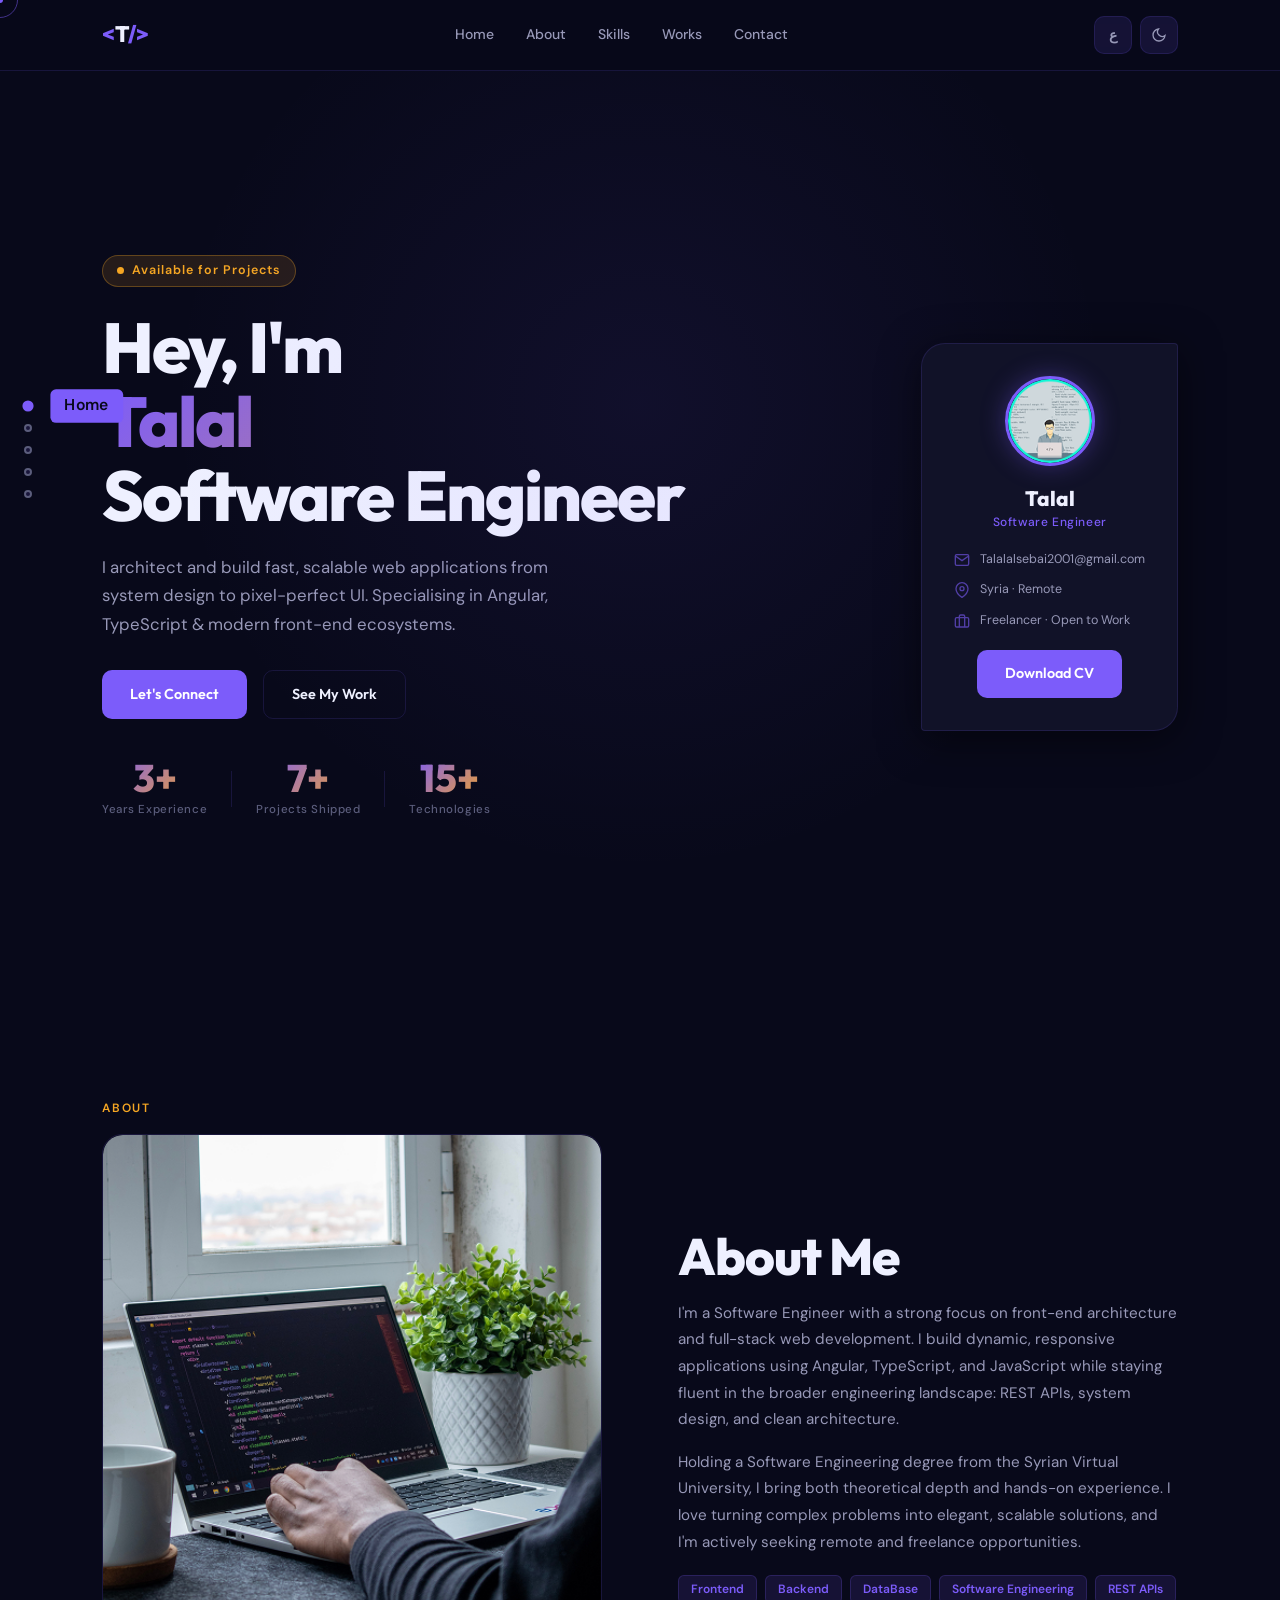
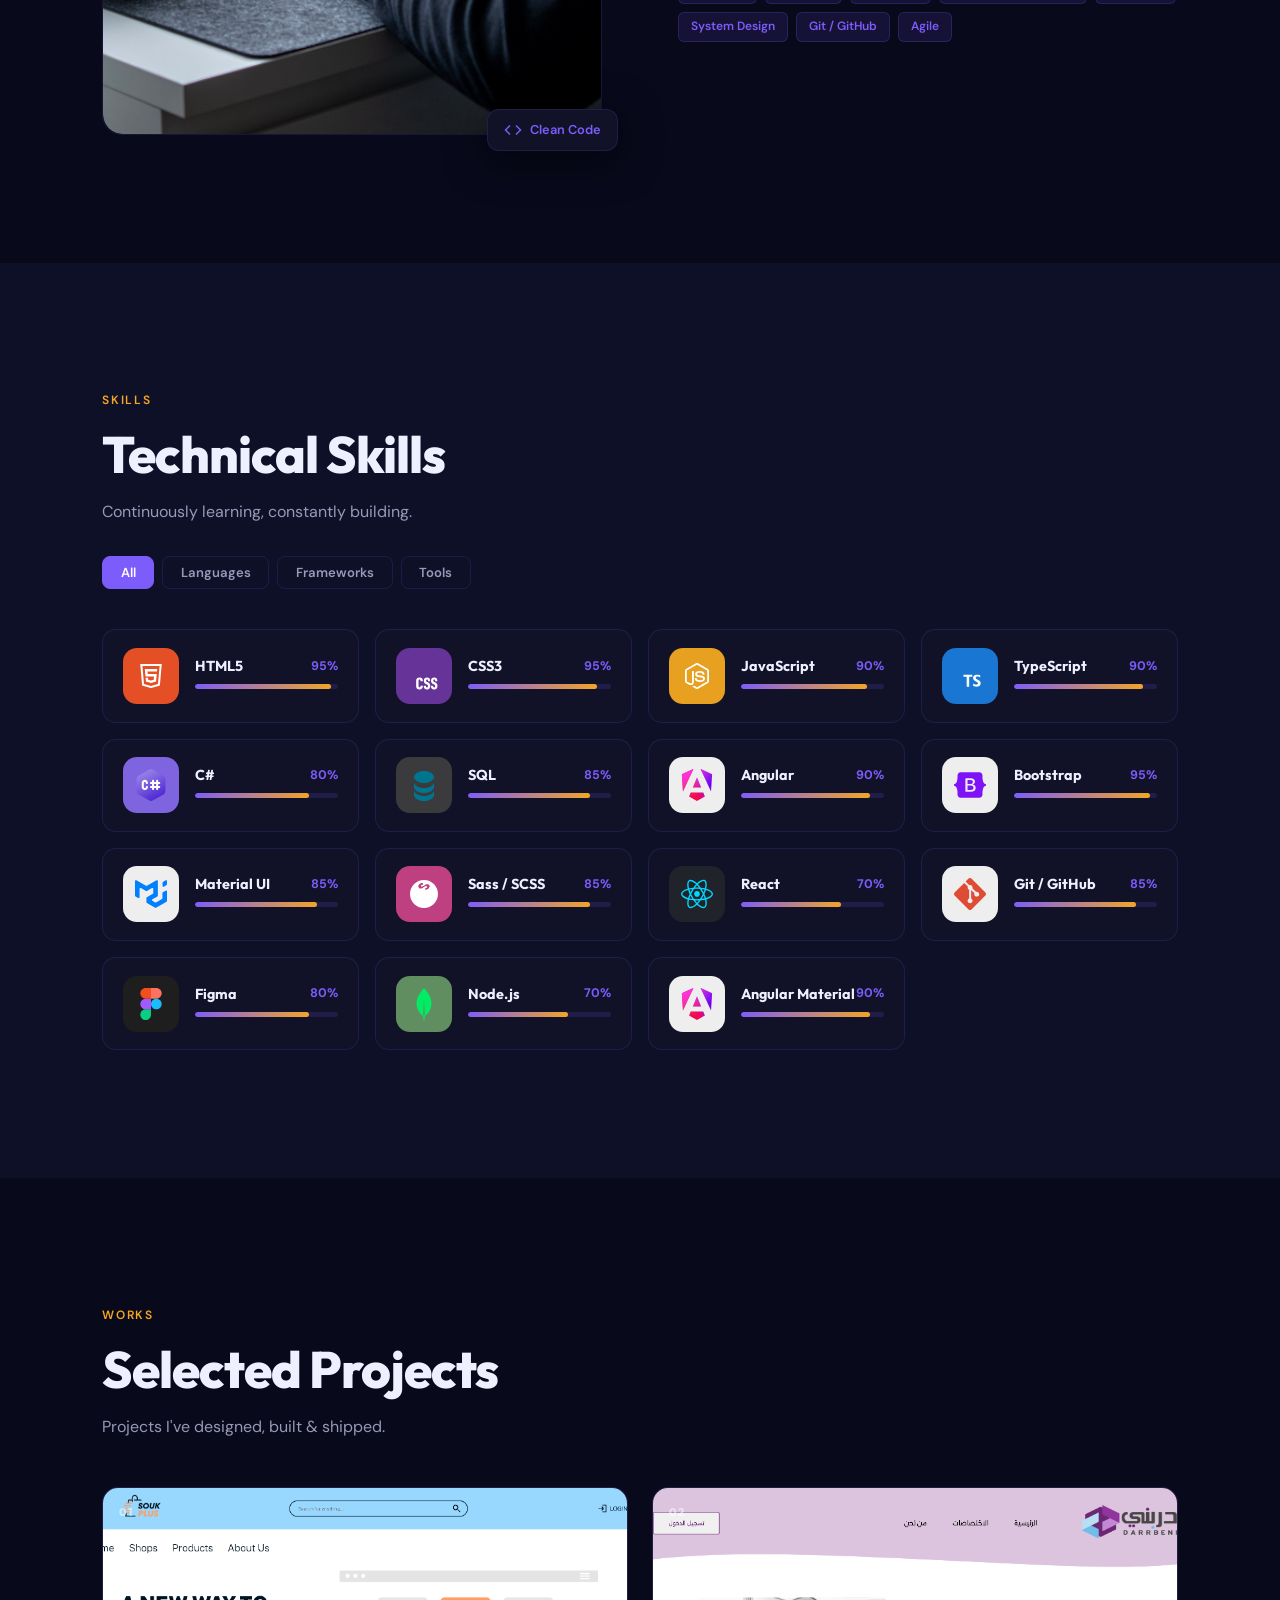
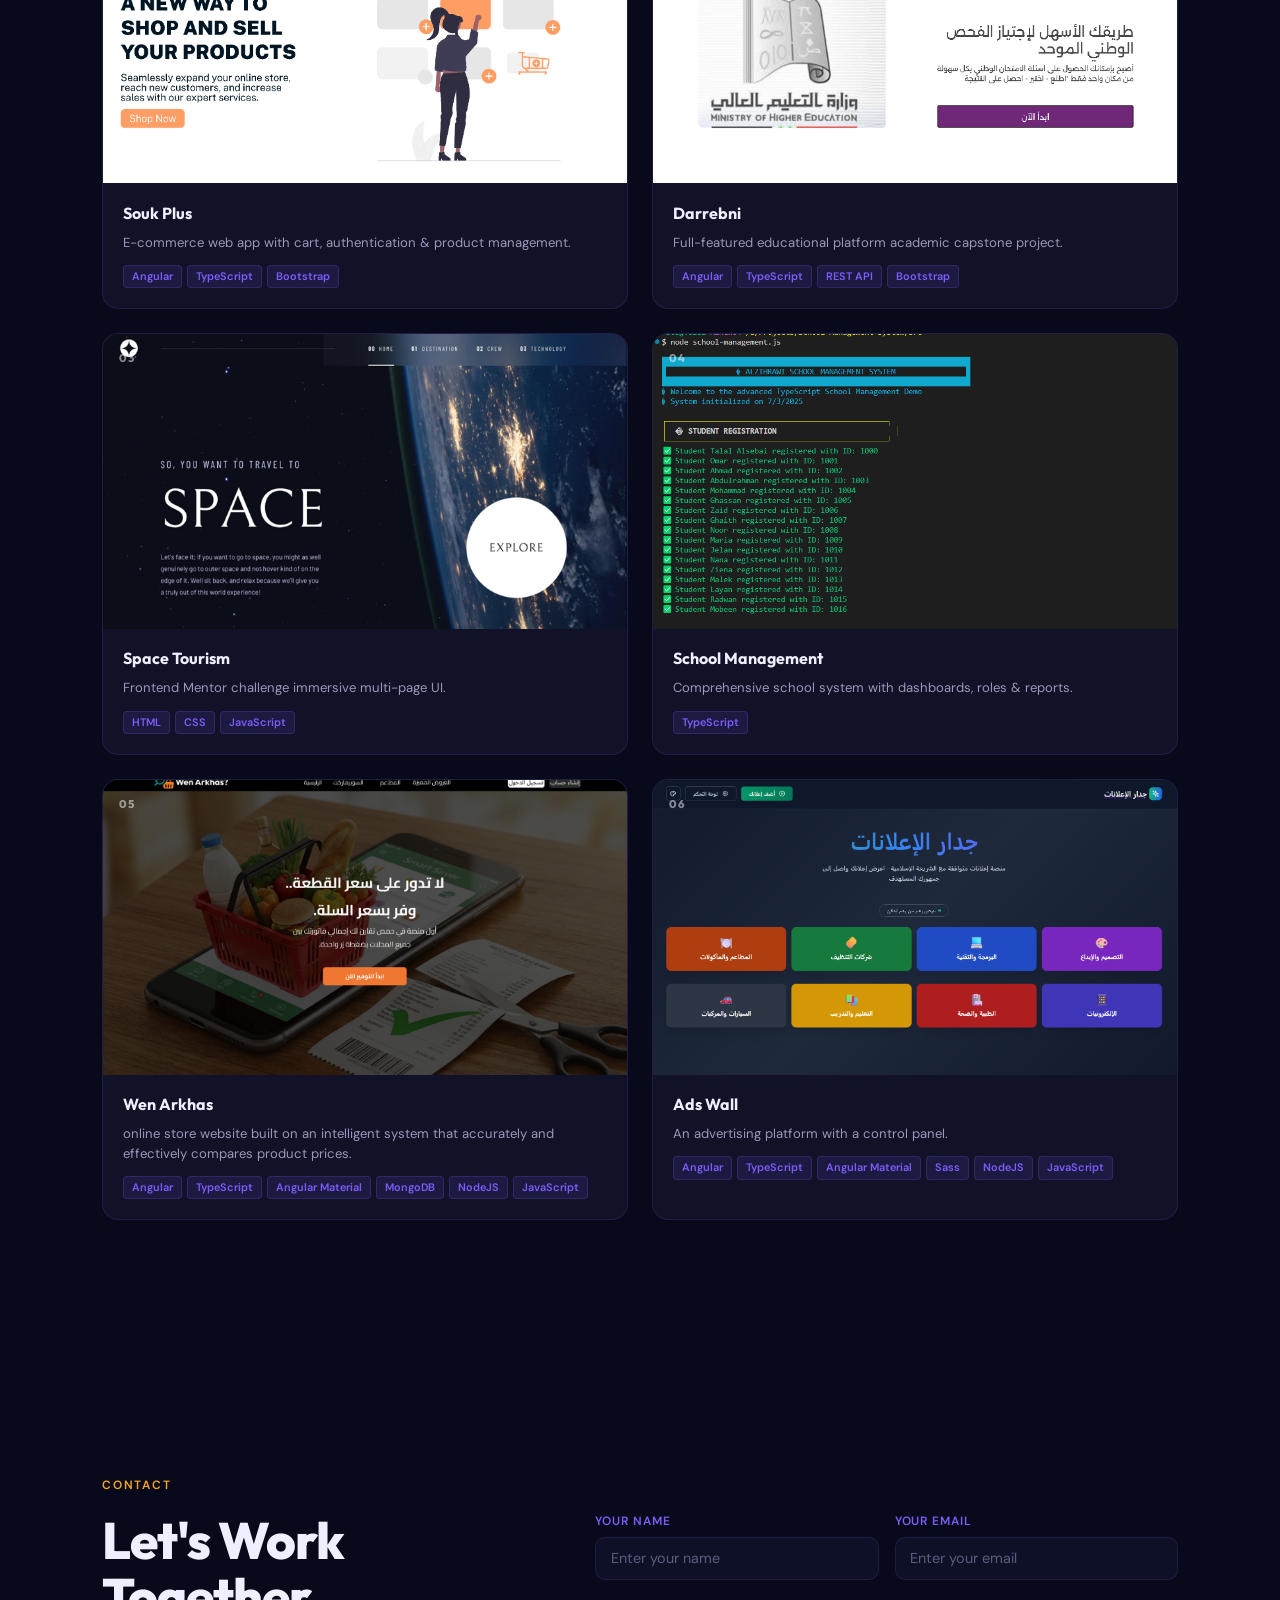
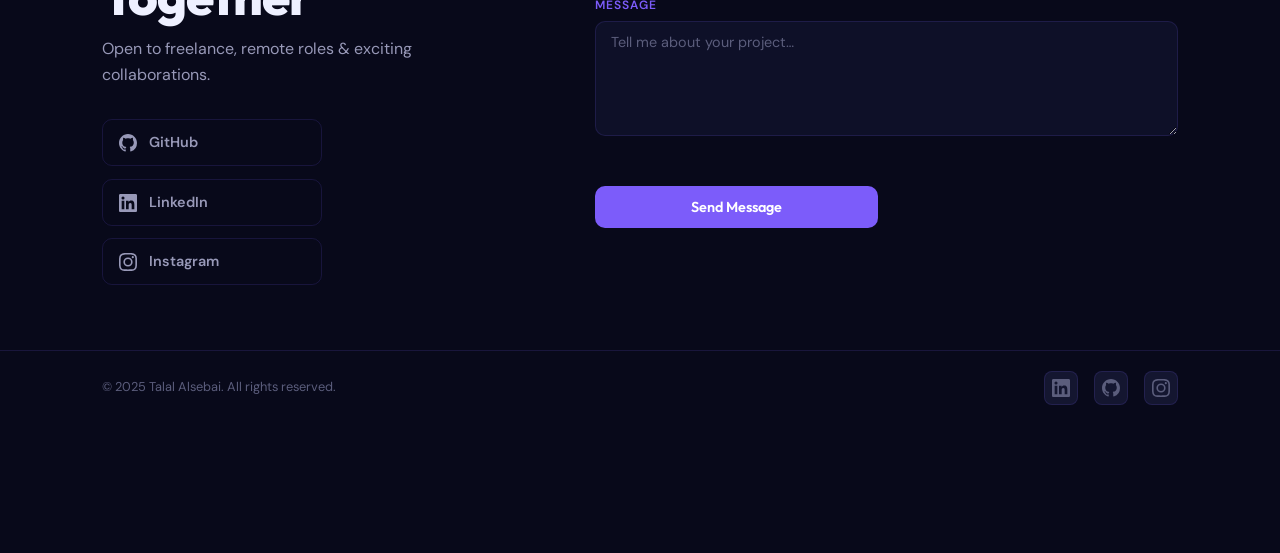
==== commit de369f77: "New Version" ====
--- a/index.html
+++ b/index.html
@@ -1,315 +1,604 @@
 <!DOCTYPE html>
-<html lang="en">
+<html lang="en" dir="ltr" data-theme="dark">
 
 <head>
-    <meta charset="UTF-8">
-    <meta name="viewport" content="width=device-width, initial-scale=1.0">
-    <meta name="description" content="Talal Alsebai - Front-End Developer Portfolio">
-    <link rel="stylesheet" href="style.css">
-    <title>Talal Alsebai | Front-End Developer Portfolio</title>
+  <meta charset="UTF-8">
+  <meta name="viewport" content="width=device-width, initial-scale=1.0">
+  <meta name="description" content="Talal Alsebai - Software Engineer Portfolio">
+  <link rel="preconnect" href="https://fonts.googleapis.com">
+  <link rel="preconnect" href="https://fonts.gstatic.com" crossorigin>
+  <link
+    href="https://fonts.googleapis.com/css2?family=Outfit:wght@300;400;500;600;700;800&family=DM+Sans:opsz,wght@9..40,300;9..40,400;9..40,500&family=Cairo:wght@400;500;600;700;800&display=swap"
+    rel="stylesheet">
+  <link rel="stylesheet" href="style.css">
+  <title>Talal Alsebai | Software Engineer</title>
 </head>
 
 <body>
-    <header id="header">
-        <div class="container">
-            <a href="#header">
-                <h1><span>&lt;C/&gt;</span>Talal Alsebai</h1>
+
+  <!-- Custom cursor (hidden on touch) -->
+  <div class="cursor-dot" id="cursor-dot"></div>
+  <div class="cursor-ring" id="cursor-ring"></div>
+
+  <!-- ── HEADER ── -->
+  <header id="header">
+    <div class="container hdr-inner">
+      <a href="#home" class="logo-link">
+        <span class="logo"><span class="logo-b">&lt;</span>T<span class="logo-b">/&gt;</span></span>
+      </a>
+
+      <nav class="desktop-nav">
+        <a href="#home" data-key="nav.home">Home</a>
+        <a href="#about" data-key="nav.about">About</a>
+        <a href="#skills" data-key="nav.skills">Skills</a>
+        <a href="#works" data-key="nav.works">Works</a>
+        <a href="#contact" data-key="nav.contact">Contact</a>
+      </nav>
+
+      <div class="hdr-controls">
+        <button class="ctrl-btn lang-btn" id="lang-toggle" aria-label="Switch language">
+          <span id="lang-label">ع</span>
+        </button>
+        <button class="ctrl-btn theme-btn" id="theme-toggle" aria-label="Toggle theme">
+          <svg class="icon-sun" viewBox="0 0 24 24" fill="none" stroke="currentColor" stroke-width="2">
+            <circle cx="12" cy="12" r="5" />
+            <line x1="12" y1="1" x2="12" y2="3" />
+            <line x1="12" y1="21" x2="12" y2="23" />
+            <line x1="4.22" y1="4.22" x2="5.64" y2="5.64" />
+            <line x1="18.36" y1="18.36" x2="19.78" y2="19.78" />
+            <line x1="1" y1="12" x2="3" y2="12" />
+            <line x1="21" y1="12" x2="23" y2="12" />
+            <line x1="4.22" y1="19.78" x2="5.64" y2="18.36" />
+            <line x1="18.36" y1="5.64" x2="19.78" y2="4.22" />
+          </svg>
+          <svg class="icon-moon" viewBox="0 0 24 24" fill="none" stroke="currentColor" stroke-width="2">
+            <path d="M21 12.79A9 9 0 1 1 11.21 3 7 7 0 0 0 21 12.79z" />
+          </svg>
+        </button>
+        <button class="hamburger" id="hamburger" aria-label="Toggle menu" aria-expanded="false">
+          <span></span><span></span><span></span>
+        </button>
+      </div>
+    </div>
+  </header>
+
+  <!-- Mobile menu -->
+  <div class="menu-overlay" id="menu-overlay"></div>
+  <div class="mobile-menu" id="mobile-menu" aria-hidden="true">
+    <button class="mm-close" id="close-menu" aria-label="Close menu">
+      <svg viewBox="0 0 24 24" fill="none" stroke="currentColor" stroke-width="2" width="22" height="22">
+        <line x1="18" y1="6" x2="6" y2="18" />
+        <line x1="6" y1="6" x2="18" y2="18" />
+      </svg>
+    </button>
+    <nav class="mm-nav">
+      <a href="#home" class="menu-link" data-key="nav.home">Home</a>
+      <a href="#about" class="menu-link" data-key="nav.about">About</a>
+      <a href="#skills" class="menu-link" data-key="nav.skills">Skills</a>
+      <a href="#works" class="menu-link" data-key="nav.works">Works</a>
+      <a href="#contact" class="menu-link" data-key="nav.contact">Contact</a>
+    </nav>
+    <div class="mm-foot">
+      <a href="https://github.com/Talal8866" target="_blank" rel="noopener noreferrer">GitHub</a>
+      <a href="https://www.linkedin.com/in/talal-alsebai-b8441a1bb/" target="_blank"
+        rel="noopener noreferrer">LinkedIn</a>
+    </div>
+  </div>
+
+  <!-- ── HERO ── -->
+  <section class="hero" id="home">
+    <!-- dot sidenav -->
+    <nav class="sidenav" aria-label="Sections">
+      <a href="#home" class="sdot active" data-tip="Home" aria-label="Home"></a>
+      <a href="#about" class="sdot" data-tip="About" aria-label="About"></a>
+      <a href="#skills" class="sdot" data-tip="Skills" aria-label="Skills"></a>
+      <a href="#works" class="sdot" data-tip="Works" aria-label="Works"></a>
+      <a href="#contact" class="sdot" data-tip="Contact" aria-label="Contact"></a>
+    </nav>
+
+    <div class="container hero-grid">
+
+
+      <!-- Main headline -->
+      <div class="hero-content" data-reveal="right">
+        <div class="available-badge">
+          <span class="badge-dot"></span>
+          <span data-key="hero.badge">Available for Projects</span>
+        </div>
+
+        <h1 class="hero-h1">
+          <span class="h1-line" data-key="hero.greeting">Hey, I'm</span>
+          <span class="h1-line h1-name gradient-text">Talal</span>
+          <span class="h1-line" data-key="hero.title">Software Engineer</span>
+        </h1>
+
+        <p class="hero-desc" data-key="hero.desc">
+          I architect and build fast, scalable web applications from system design to pixel-perfect UI. Specialising
+          in Angular, TypeScript &amp; modern front-end ecosystems.
+        </p>
+
+        <div class="hero-btns">
+          <a href="#contact" class="btn-primary magnetic" data-key="hero.cta">Let's Connect</a>
+          <a href="#works" class="btn-ghost  magnetic" data-key="hero.cta2">See My Work</a>
+        </div>
+
+        <div class="hero-stats">
+          <div class="hstat"><span class="hstat-n" data-count="3">0</span>
+            <p data-key="stat.exp">Years Experience</p>
+          </div>
+          <div class="hstat-div"></div>
+          <div class="hstat"><span class="hstat-n" data-count="7">0</span>
+            <p data-key="stat.projects">Projects Shipped</p>
+          </div>
+          <div class="hstat-div"></div>
+          <div class="hstat"><span class="hstat-n" data-count="15">0</span>
+            <p data-key="stat.tech">Technologies</p>
+          </div>
+        </div>
+      </div>
+
+
+      <!-- Profile card -->
+      <div class="profile-card" data-reveal="left">
+        <img src="./Assets/Images/Profile photo.png" alt="Talal Alsebai" class="pc-photo">
+        <div class="pc-name">
+          Talal
+          <small data-key="hero.role">Software Engineer</small>
+        </div>
+        <ul class="pc-list">
+          <li>
+            <svg viewBox="0 0 24 24" fill="none" stroke="currentColor" stroke-width="2" width="16" height="16">
+              <path d="M4 4h16c1.1 0 2 .9 2 2v12c0 1.1-.9 2-2 2H4c-1.1 0-2-.9-2-2V6c0-1.1.9-2 2-2z" />
+              <polyline points="22,6 12,13 2,6" />
+            </svg>
+            Talalalsebai2001@gmail.com
+          </li>
+          <li>
+            <svg viewBox="0 0 24 24" fill="none" stroke="currentColor" stroke-width="2" width="16" height="16">
+              <path d="M21 10c0 7-9 13-9 13s-9-6-9-13a9 9 0 0 1 18 0z" />
+              <circle cx="12" cy="10" r="3" />
+            </svg>
+            <span data-key="hero.location">Syria · Remote</span>
+          </li>
+          <li>
+            <svg viewBox="0 0 24 24" fill="none" stroke="currentColor" stroke-width="2" width="16" height="16">
+              <rect x="2" y="7" width="20" height="14" rx="2" />
+              <path d="M16 21V5a2 2 0 0 0-2-2h-4a2 2 0 0 0-2 2v16" />
+            </svg>
+            <span data-key="hero.status">Freelancer · Open to Work</span>
+          </li>
+        </ul>
+        <a href="./Assets/PDF/Talal_Alsebai_CV.pdf" class="btn-primary"
+          data-key="hero.cv">Download CV</a>
+      </div>
+
+    </div>
+  </section>
+
+  <!-- ── ABOUT ── -->
+  <section class="section-pad" id="about">
+    <div class="container">
+      <div class="sec-eyebrow" data-key="nav.about">About</div>
+      <div class="about-grid">
+
+        <div class="about-visual" data-reveal="left">
+          <div class="about-img-frame">
+            <img src="./Assets/Images/laptop.png" alt="Code on laptop" loading="lazy">
+          </div>
+          <div class="about-badge-float">
+            <svg viewBox="0 0 24 24" fill="none" stroke="currentColor" stroke-width="2" width="18" height="18">
+              <polyline points="16 18 22 12 16 6" />
+              <polyline points="8 6 2 12 8 18" />
+            </svg>
+            <span data-key="about.badge">Clean Code</span>
+          </div>
+        </div>
+
+        <div class="about-text" data-reveal="right">
+          <h2 class="sec-title" data-key="about.title">About Me</h2>
+          <p data-key="about.p1">
+            I'm a Software Engineer focused on front-end architecture and full-stack web development. I build dynamic,
+            responsive applications using Angular, TypeScript, and JavaScript while staying fluent in the broader
+            engineering landscape: REST APIs, system design, and clean architecture.
+          </p>
+          <p data-key="about.p2">
+            Holding a Software Engineering degree from the Syrian Virtual University, I bring both theoretical depth and
+            hands-on experience. I love turning complex problems into elegant, scalable solutions, and I'm actively
+            seeking remote and freelance opportunities.
+          </p>
+          <div class="tag-row">
+            <span>Frontend</span><span>Backend</span><span>DataBase</span><span>Software Engineering</span><span>REST
+              APIs</span>
+            <span>System Design</span><span>Git / GitHub</span><span>Agile</span>
+          </div>
+        </div>
+
+      </div>
+    </div>
+  </section>
+
+  <!-- ── SKILLS ── -->
+  <section class="section-pad skills-section" id="skills">
+    <div class="container">
+      <div class="sec-eyebrow" data-key="nav.skills">Skills</div>
+      <div class="skills-head">
+        <h2 class="sec-title" data-key="skills.title">Technical Skills</h2>
+        <p data-key="skills.sub">Continuously learning, constantly building.</p>
+      </div>
+
+      <div class="skills-tabs" role="tablist">
+        <button class="tab-btn active" data-cat="all" role="tab" data-key="skills.all">All</button>
+        <button class="tab-btn" data-cat="languages" role="tab" data-key="skills.lang">Languages</button>
+        <button class="tab-btn" data-cat="frameworks" role="tab" data-key="skills.fw">Frameworks</button>
+        <button class="tab-btn" data-cat="tools" role="tab" data-key="skills.tools">Tools</button>
+      </div>
+
+      <div class="skills-grid" id="skills-grid">
+
+        <!-- Languages -->
+        <div class="sk-card" data-cat="languages" data-reveal="up">
+          <div class="sk-icon html"><img src="./Assets/SVG/html.svg" alt="HTML5" width="32" height="32">
+          </div>
+          <div class="sk-body">
+            <div class="sk-row"><span class="sk-name">HTML5</span><span class="sk-pct">95%</span></div>
+            <div class="sk-track">
+              <div class="sk-fill" data-pct="95"></div>
+            </div>
+          </div>
+        </div>
+
+        <div class="sk-card" data-cat="languages" data-reveal="up">
+          <div class="sk-icon css"><img src="./Assets/SVG/css.svg" alt="CSS3" width="32" height="32">
+          </div>
+          <div class="sk-body">
+            <div class="sk-row"><span class="sk-name">CSS3</span><span class="sk-pct">95%</span></div>
+            <div class="sk-track">
+              <div class="sk-fill" data-pct="90"></div>
+            </div>
+          </div>
+        </div>
+
+        <div class="sk-card" data-cat="languages" data-reveal="up">
+          <div class="sk-icon js"><img src="./Assets/SVG/js.svg" alt="JavaScript" width="32" height="32"></div>
+          <div class="sk-body">
+            <div class="sk-row"><span class="sk-name">JavaScript</span><span class="sk-pct">90%</span></div>
+            <div class="sk-track">
+              <div class="sk-fill" data-pct="88"></div>
+            </div>
+          </div>
+        </div>
+
+        <div class="sk-card" data-cat="languages" data-reveal="up">
+          <div class="sk-icon ts"><img src="./Assets/SVG/ts.svg" alt="TypeScript" width="32" height="32"></div>
+          <div class="sk-body">
+            <div class="sk-row"><span class="sk-name">TypeScript</span><span class="sk-pct">90%</span></div>
+            <div class="sk-track">
+              <div class="sk-fill" data-pct="90"></div>
+            </div>
+          </div>
+        </div>
+
+
+        <div class="sk-card" data-cat="languages" data-reveal="up">
+          <div class="sk-icon csharp">
+            <img src="./Assets/SVG/c-sharp.svg" alt="C-Sharp" width="32" height="32">
+          </div>
+          <div class="sk-body">
+            <div class="sk-row"><span class="sk-name">C#</span><span class="sk-pct">80%</span></div>
+            <div class="sk-track">
+              <div class="sk-fill" data-pct="80"></div>
+            </div>
+          </div>
+        </div>
+
+        <div class="sk-card" data-cat="languages" data-reveal="up">
+          <div class="sk-icon sql">
+            <img src="./Assets/SVG/sql.svg" alt="SQL" width="32" height="32">
+          </div>
+          <div class="sk-body">
+            <div class="sk-row"><span class="sk-name">SQL</span><span class="sk-pct">85%</span></div>
+            <div class="sk-track">
+              <div class="sk-fill" data-pct="85"></div>
+            </div>
+          </div>
+        </div>
+
+        <!-- Frameworks -->
+        <div class="sk-card" data-cat="frameworks" data-reveal="up">
+          <div class="sk-icon angular"><img src="./Assets/SVG/angular-icon.svg" alt="Angular" width="32" height="32">
+          </div>
+          <div class="sk-body">
+            <div class="sk-row"><span class="sk-name">Angular</span><span class="sk-pct">90%</span></div>
+            <div class="sk-track">
+              <div class="sk-fill" data-pct="90"></div>
+            </div>
+          </div>
+        </div>
+
+        <div class="sk-card" data-cat="frameworks" data-reveal="up">
+          <div class="sk-icon bootstrap"><img src="./Assets/SVG/bootstrap.svg" alt="Bootstrap" width="32" height="32">
+          </div>
+          <div class="sk-body">
+            <div class="sk-row"><span class="sk-name">Bootstrap</span><span class="sk-pct">95%</span></div>
+            <div class="sk-track">
+              <div class="sk-fill" data-pct="95"></div>
+            </div>
+          </div>
+        </div>
+
+        <div class="sk-card" data-cat="frameworks" data-reveal="up">
+          <div class="sk-icon UI"><img src="./Assets/SVG/material-ui.svg" alt="Material UI" width="32" height="32">
+          </div>
+          <div class="sk-body">
+            <div class="sk-row"><span class="sk-name">Material UI</span><span class="sk-pct">85%</span></div>
+            <div class="sk-track">
+              <div class="sk-fill" data-pct="85"></div>
+            </div>
+          </div>
+        </div>
+
+        <div class="sk-card" data-cat="frameworks" data-reveal="up">
+          <div class="sk-icon sass">
+            <svg viewBox="0 0 32 32" width="32" height="32" xmlns="http://www.w3.org/2000/svg">
+              <path
+                d="M16 2C8.27 2 2 8.27 2 16s6.27 14 14 14 14-6.27 14-14S23.73 2 16 2zm5.2 7.3c-.15.75-.55 1.35-1.1 1.8-.7.55-1.6.8-2.45.9l-.75-1.65c.55-.05 1.1-.15 1.55-.4.4-.25.65-.6.65-1.05 0-.3-.15-.55-.4-.7-.35-.2-.75-.15-1.15-.05-.45.15-.85.35-1.25.6l-1.35.9c-.5.35-1.05.65-1.65.8-.7.15-1.45.1-2.05-.3-.6-.4-.95-1.1-.95-1.8 0-1.3.9-2.4 2-2.95.8-.4 1.7-.5 2.55-.4l.3 1.7c-.55-.05-1.1 0-1.6.25-.35.2-.65.5-.65.9 0 .25.15.5.35.65.3.2.7.2 1.05.1.4-.1.75-.3 1.1-.55l1.35-.9c.55-.4 1.2-.7 1.85-.85.75-.15 1.6-.1 2.25.35.55.35.9 1 .9 1.65 0 .15 0 .3-.05.45z"
+                fill="white" />
+            </svg>
+          </div>
+          <div class="sk-body">
+            <div class="sk-row"><span class="sk-name">Sass / SCSS</span><span class="sk-pct">85%</span></div>
+            <div class="sk-track">
+              <div class="sk-fill" data-pct="85"></div>
+            </div>
+          </div>
+        </div>
+
+        <div class="sk-card" data-cat="frameworks" data-reveal="up">
+          <div class="sk-icon react">
+            <img src="./Assets/SVG/react.svg" alt="React" width="32" height="32">
+          </div>
+          <div class="sk-body">
+            <div class="sk-row"><span class="sk-name">React</span><span class="sk-pct">70%</span></div>
+            <div class="sk-track">
+              <div class="sk-fill" data-pct="70"></div>
+            </div>
+          </div>
+        </div>
+
+        <!-- Tools -->
+        <div class="sk-card" data-cat="tools" data-reveal="up">
+          <div class="sk-icon git"><img src="./Assets/SVG/git-icon.svg" alt="Git" width="32" height="32">
+          </div>
+          <div class="sk-body">
+            <div class="sk-row"><span class="sk-name">Git / GitHub</span><span class="sk-pct">85%</span></div>
+            <div class="sk-track">
+              <div class="sk-fill" data-pct="85"></div>
+            </div>
+          </div>
+        </div>
+
+        <div class="sk-card" data-cat="tools" data-reveal="up">
+          <div class="sk-icon figma">
+            <img src="./Assets/SVG/figma.svg" alt="Figma" width="32" height="32">
+          </div>
+          <div class="sk-body">
+            <div class="sk-row"><span class="sk-name">Figma</span><span class="sk-pct">80%</span></div>
+            <div class="sk-track">
+              <div class="sk-fill" data-pct="80"></div>
+            </div>
+          </div>
+        </div>
+
+        <div class="sk-card" data-cat="tools" data-reveal="up">
+          <div class="sk-icon node">
+            <img src="./Assets/SVG/mongodb-icon.svg" alt="MongoDB" width="32" height="32">
+          </div>
+          <div class="sk-body">
+            <div class="sk-row"><span class="sk-name">Node.js</span><span class="sk-pct">70%</span></div>
+            <div class="sk-track">
+              <div class="sk-fill" data-pct="70"></div>
+            </div>
+          </div>
+        </div>
+
+        <div class="sk-card" data-cat="tools" data-reveal="up">
+          <div class="sk-icon angular">
+            <img src="./Assets/SVG/angular-icon.svg" alt="Angular Material" width="32" height="32">
+          </div>
+          <div class="sk-body">
+            <div class="sk-row"><span class="sk-name">Angular Material</span><span class="sk-pct">90%</span></div>
+            <div class="sk-track">
+              <div class="sk-fill" data-pct="90"></div>
+            </div>
+          </div>
+        </div>
+
+      </div>
+    </div>
+  </section>
+
+  <!-- ── WORKS ── -->
+  <section class="section-pad" id="works">
+    <div class="container">
+      <div class="sec-eyebrow" data-key="nav.works">Works</div>
+      <h2 class="sec-title" data-key="works.title">Selected Projects</h2>
+      <p class="sec-sub" data-key="works.sub">Projects I've designed, built &amp; shipped.</p>
+
+      <div class="projects-grid">
+
+        <a href="https://github.com/Talal8866/Souk_Plus" target="_blank" rel="noopener noreferrer" class="proj-card"
+          data-reveal="up">
+          <span class="proj-num">01</span>
+          <div class="proj-img">
+            <img src="./Assets/Images/Souk.png" alt="Souk Plus" loading="lazy">
+            <div class="proj-hover"><span data-key="works.view">View Project →</span></div>
+          </div>
+          <div class="proj-meta">
+            <h3>Souk Plus</h3>
+            <p data-key="works.souk">E-commerce web app with cart, authentication &amp; product management.</p>
+            <div class="proj-tags"><span>Angular</span><span>TypeScript</span><span>Bootstrap</span></div>
+          </div>
+        </a>
+
+        <a href="https://github.com/Talal8866/Darrebni_Finalproject" target="_blank" rel="noopener noreferrer"
+          class="proj-card" data-reveal="up">
+          <span class="proj-num">02</span>
+          <div class="proj-img">
+            <img src="./Assets/Images/darrebni.png" alt="Darrebni" loading="lazy">
+            <div class="proj-hover"><span data-key="works.view">View Project →</span></div>
+          </div>
+          <div class="proj-meta">
+            <h3>Darrebni</h3>
+            <p data-key="works.darrebni">Full-featured educational platform academic capstone project.</p>
+            <div class="proj-tags"><span>Angular</span><span>TypeScript</span><span>REST
+                API</span><span>Bootstrap</span></div>
+          </div>
+        </a>
+
+        <a href="https://github.com/Talal8866/" class="proj-card" data-reveal="up">
+          <span class="proj-num">03</span>
+          <div class="proj-img">
+            <img src="./Assets/Images/space.png" alt="Space Tourism" loading="lazy">
+            <div class="proj-hover"><span data-key="works.view">View Project →</span></div>
+          </div>
+          <div class="proj-meta">
+            <h3>Space Tourism</h3>
+            <p data-key="works.space">Frontend Mentor challenge immersive multi-page UI.</p>
+            <div class="proj-tags"><span>HTML</span><span>CSS</span><span>JavaScript</span></div>
+          </div>
+        </a>
+
+        <a href="https://github.com/Talal8866/School-Management-System" target="_blank" rel="noopener noreferrer"
+          class="proj-card" data-reveal="up">
+          <span class="proj-num">04</span>
+          <div class="proj-img">
+            <img src="./Assets/Images/School-Management-System.png" alt="School Management" loading="lazy">
+            <div class="proj-hover"><span data-key="works.view">View Project →</span></div>
+          </div>
+          <div class="proj-meta">
+            <h3>School Management</h3>
+            <p data-key="works.school">Comprehensive school system with dashboards, roles &amp; reports.</p>
+            <div class="proj-tags"><span>TypeScript</span></div>
+          </div>
+        </a>
+
+        <a href="https://github.com/Talal8866/Wen-Arkhas" target="_blank" rel="noopener noreferrer" class="proj-card"
+          data-reveal="up">
+          <span class="proj-num">05</span>
+          <div class="proj-img">
+            <img src="./Assets/Images/Wen Arkhas.png" alt="Wen Arkhas" loading="lazy">
+            <div class="proj-hover"><span data-key="works.view">View Project →</span></div>
+          </div>
+          <div class="proj-meta">
+            <h3>Wen Arkhas</h3>
+            <p data-key="works.arkhas">online store website built on an intelligent system that accurately &amp; effectively compares product prices.</p>
+            <div class="proj-tags"><span>Angular</span><span>TypeScript</span><span>Angular
+                Material</span><span>MongoDB</span><span>NodeJS</span><span>JavaScript</span></div>
+          </div>
+        </a>
+
+        <a href="https://github.com/Talal8866/Advertisment-wall" target="_blank" rel="noopener noreferrer"
+          class="proj-card" data-reveal="up">
+          <span class="proj-num">06</span>
+          <div class="proj-img">
+            <img src="./Assets/Images/ads.png" alt="Wen Arkhas" loading="lazy">
+            <div class="proj-hover"><span data-key="works.view">View Project →</span></div>
+          </div>
+          <div class="proj-meta">
+            <h3>Ads Wall</h3>
+            <p data-key="works.ads">An advertising platform with a control panel.</p>
+            <div class="proj-tags"><span>Angular</span><span>TypeScript</span><span>Angular
+                Material</span><span>Sass</span><span>NodeJS</span><span>JavaScript</span></div>
+          </div>
+        </a>
+
+      </div>
+    </div>
+  </section>
+
+  <!-- ── CONTACT ── -->
+  <section class="section-pad contact-section" id="contact">
+    <div class="container">
+      <div class="sec-eyebrow" data-key="nav.contact">Contact</div>
+      <div class="contact-grid">
+
+        <div class="contact-left" data-reveal="left">
+          <h2 class="sec-title" data-key="contact.title">Let's Work Together</h2>
+          <p data-key="contact.sub">Open to freelance, remote roles &amp; exciting collaborations.</p>
+          <div class="contact-links">
+            <a href="https://github.com/Talal8866" target="_blank" rel="noopener noreferrer" class="clink magnetic">
+              <svg viewBox="0 0 24 24" fill="currentColor" width="18" height="18">
+                <path
+                  d="M12 0C5.37 0 0 5.37 0 12c0 5.31 3.435 9.795 8.205 11.385.6.105.825-.255.825-.57 0-.285-.015-1.23-.015-2.235-3.015.555-3.795-.735-4.035-1.41-.135-.345-.72-1.41-1.23-1.695-.42-.225-1.02-.78-.015-.795.945-.015 1.62.87 1.845 1.23 1.08 1.815 2.805 1.305 3.495.99.105-.78.42-1.305.765-1.605-2.67-.3-5.46-1.335-5.46-5.925 0-1.305.465-2.385 1.23-3.225-.12-.3-.54-1.53.12-3.18 0 0 1.005-.315 3.3 1.23.96-.27 1.98-.405 3-.405s2.04.135 3 .405c2.295-1.56 3.3-1.23 3.3-1.23.66 1.65.24 2.88.12 3.18.765.84 1.23 1.905 1.23 3.225 0 4.605-2.805 5.625-5.475 5.925.435.375.81 1.095.81 2.22 0 1.605-.015 2.895-.015 3.3 0 .315.225.69.825.57A12.02 12.02 0 0 0 24 12c0-6.63-5.37-12-12-12z" />
+              </svg>
+              GitHub
             </a>
-
-            <nav>
-                <ul role="list">
-                    <li class="link" role="listitem">
-                        <a href="https://www.linkedin.com/in/talal-alsebai-b8441a1bb/" target="_blank"
-                            rel="noopener noreferrer">
-                            <img src="./Assets/Images/icons8-linkedin-48.png" alt="LinkedIn icon">
-                            LinkedIn
-                        </a>
-                    </li>
-                    <li role="listitem">
-                        <a href="https://github.com/Talal8866" target="_blank" rel="noopener noreferrer">
-                            <img src="./Assets/SVG/github.svg" alt="GitHub icon">
-                            Github
-                        </a>
-                    </li>
-                    <li role="listitem">
-                        <a href="https://www.instagram.com/talal_alsebai/" target="_blank" rel="noopener noreferrer">
-                            <img src="./Assets/SVG/insta.svg" alt="Instagram icon">
-                            Instagram
-                        </a>
-                    </li>
-                </ul>
-            </nav>
-        </div>
-    </header>
-
-    <div class="hrr">
-        <hr>
+            <a href="https://www.linkedin.com/in/talal-alsebai-b8441a1bb/" target="_blank" rel="noopener noreferrer"
+              class="clink magnetic">
+              <svg viewBox="0 0 24 24" fill="currentColor" width="18" height="18">
+                <path
+                  d="M20.447 20.452h-3.554v-5.569c0-1.328-.027-3.037-1.852-3.037-1.853 0-2.136 1.445-2.136 2.939v5.667H9.351V9h3.414v1.561h.046c.477-.9 1.637-1.85 3.37-1.85 3.601 0 4.267 2.37 4.267 5.455v6.286zM5.337 7.433a2.062 2.062 0 0 1-2.063-2.065 2.064 2.064 0 1 1 2.063 2.065zm1.782 13.019H3.555V9h3.564v11.452zM22.225 0H1.771C.792 0 0 .774 0 1.729v20.542C0 23.227.792 24 1.771 24h20.451C23.2 24 24 23.227 24 22.271V1.729C24 .774 23.2 0 22.222 0h.003z" />
+              </svg>
+              LinkedIn
+            </a>
+            <a href="https://www.instagram.com/talal_alsebai/" target="_blank" rel="noopener noreferrer"
+              class="clink magnetic">
+              <svg viewBox="0 0 24 24" fill="currentColor" width="18" height="18">
+                <path
+                  d="M12 2.163c3.204 0 3.584.012 4.85.07 3.252.148 4.771 1.691 4.919 4.919.058 1.265.069 1.645.069 4.849 0 3.205-.012 3.584-.069 4.849-.149 3.225-1.664 4.771-4.919 4.919-1.266.058-1.644.07-4.85.07-3.204 0-3.584-.012-4.849-.07-3.26-.149-4.771-1.699-4.919-4.92-.058-1.265-.07-1.644-.07-4.849 0-3.204.013-3.583.07-4.849.149-3.227 1.664-4.771 4.919-4.919 1.266-.057 1.645-.069 4.849-.069zM12 0C8.741 0 8.333.014 7.053.072 2.695.272.273 2.69.073 7.052.014 8.333 0 8.741 0 12c0 3.259.014 3.668.072 4.948.2 4.358 2.618 6.78 6.98 6.98C8.333 23.986 8.741 24 12 24c3.259 0 3.668-.014 4.948-.072 4.354-.2 6.782-2.618 6.979-6.98.059-1.28.073-1.689.073-4.948 0-3.259-.014-3.667-.072-4.947-.196-4.354-2.617-6.78-6.979-6.98C15.668.014 15.259 0 12 0zm0 5.838a6.162 6.162 0 1 0 0 12.324 6.162 6.162 0 0 0 0-12.324zM12 16a4 4 0 1 1 0-8 4 4 0 0 1 0 8zm6.406-11.845a1.44 1.44 0 1 0 0 2.881 1.44 1.44 0 0 0 0-2.881z" />
+              </svg>
+              Instagram
+            </a>
+          </div>
+        </div>
+
+        <form action="https://formspree.io/f/mreowavo" method="POST" class="contact-form" data-reveal="right">
+          <div class="fgroup">
+            <label for="name" data-key="form.name">Your Name</label>
+            <input type="text" id="name" name="name" required autocomplete="name" data-key-ph="form.namePH">
+          </div>
+          <div class="fgroup">
+            <label for="email" data-key="form.email">Your Email</label>
+            <input type="email" id="email" name="email" required autocomplete="email" data-key-ph="form.emailPH">
+          </div>
+          <div class="fgroup fgroup-full">
+            <label for="message" data-key="form.msg">Message</label>
+            <textarea id="message" name="message" rows="5" required data-key-ph="form.msgPH"></textarea>
+          </div>
+          <p class="form-status" id="form-status"></p>
+          <button type="submit" class="btn-primary magnetic" data-key="form.send">Send Message</button>
+        </form>
+
+      </div>
     </div>
 
-    <section class="hero">
-        <div class="container">
-            <nav aria-label="Main navigation">
-                <a href="#home" class="home" aria-label="Move to home section">
-                    <img src="./Assets/Images/icons8-circled-menu-48.png" alt="Home menu icon">
-                </a>
-                <a href="#about" class="about" aria-label="Move to about me section">
-                    <img src="./Assets/SVG/person.svg" alt="About icon">
-                </a>
-                <a href="#skills" class="skillss" aria-label="Move to skills section">
-                    <img src="./Assets/SVG/angle brackets.svg" alt="Skills icon">
-                </a>
-                <a href="#works" class="workss" aria-label="Move to works section">
-                    <img src="./Assets/SVG/screen.svg" alt="Works icon">
-                </a>
-                <a href="#contact" class="contactt" aria-label="Move to contact section">
-                    <img src="./Assets/SVG/mail.svg" alt="Contact icon">
-                </a>
-            </nav>
-
-            <div class="landing" id="home">
-                <h1>Software Engineer</h1>
-
-                <div class="bottom">
-                    <div class="left">
-                        <div class="top">
-                            <img src="./Assets/Images/Profile photo.png" alt="profile photo" loading="lazy">
-                            <div class="name">Talal
-                                <p>Front-End Developer</p>
-                            </div>
-                        </div>
-                        <ul role="list">
-                            <li role="listitem">
-                                <img src="./Assets/SVG/small mail.svg" alt="Email icon">
-                                Talalalsebai2001@gmail.com
-                            </li>
-                            <li role="listitem">
-                                <img src="./Assets/SVG/location.svg" alt="Location icon">
-                                Syria
-                            </li>
-                            <li role="listitem">
-                                <img src="./Assets/SVG/case.svg" alt="Freelance work icon">
-                                Free Lancer
-                            </li>
-                            <li role="listitem" id="link">
-                                <img src="./Assets/SVG/link.svg" alt="Portfolio link icon">
-                                https://talal8866.github.io/<br>Portfolio/
-                            </li>
-                        </ul>
-                        <a href="./Assets/PDF/Talal_Alsebai_Frontend_Developer_CV.pdf">
-                            <button type="button">
-                                Download CV
-                            </button>
-                        </a>
-                    </div>
-
-                    <div class="right">
-                        <div class="info">
-                            <h2>
-                                <span class="tag">&lt;h1&gt;</span><br>Hey <br> I'm <span class="name"> Talal, <br>
-                                </span>Front-End Developer<span class="tag">&lt;/h1&gt;</span>
-                            </h2>
-                            <p>
-                                <span>&lt;p&gt;</span><br> I help business grow by crafting amazing web
-                                experiences. If you’re looking for a developer that likes to get stuff done,
-                                <br><span>&lt;/p&gt;</span>
-                            </p>
-                            <a class="connect" href="#contact">
-                                Let's Connect
-                                <img src="./Assets/SVG/big mail.svg" alt="Send message icon">
-                            </a>
-                        </div>
-                        <div class="right-spans">
-                            <span>3<p>Years of Experience</p></span>
-                            <span>3<p>Programming Languages</p></span>
-                            <span>5<p>Development Tools and Frameworks</p></span>
-                        </div>
-                    </div>
-                </div>
-            </div>
-        </div>
-    </section>
-
-    <section class="about-me">
-        <div class="container">
-            <div class="scroll">
-                <img src="./Assets/SVG/mouse.svg" alt="Scroll indicator">
-                <img src="./Assets/SVG/arrow.svg" alt="Arrow indicator">
-            </div>
-            <div class="about-con" id="about">
-                <div class="left">
-                    <span class="title">About Me</span>
-                    <p>
-                        <span>&lt;p&gt;</span><br> <br>Passionate Software Engineer with a strong focus on Front-End
-                        Development. Specializes in building dynamic, responsive web applications using Angular (v16+),
-                        TypeScript, JavaScript. Committed to writing clean, efficient code and delivering seamless user
-                        experiences across devices, with a background in Software Engineering from the Syrian Virtual
-                        University and hands-on experience using Git and GitHub, I thrive in collaborative environments
-                        and enjoy solving complex problems with elegant, scalable solutions. Actively seeking freelance
-                        or remote opportunities to contribute to impactful projects and grow alongside passionate
-                        teams.<br> <br><span>&lt;/p&gt;</span>
-                    </p>
-                </div>
-                <div class="right">
-                    <img src="./Assets/Images/laptop.png" alt="Laptop with code on screen" loading="lazy">
-                </div>
-            </div>
-        </div>
-    </section>
-
-    <section class="skills">
-        <div class="container">
-            <div class="top">
-                <div class="scroll">
-                    <img src="./Assets/SVG/mouse.svg" alt="Scroll indicator">
-                    <img src="./Assets/SVG/arrow.svg" alt="Arrow indicator">
-                </div>
-                <img src="./Assets/SVG/big angle brackets.svg" alt="" class="angle">
-            </div>
-
-            <div class="skills-con" id="skills">
-                <h2 class="title">Skills</h2>
-                <hr>
-                <p>I am striving to never stop learning and improving</p>
-                <div class="card">
-                    <img src="./Assets/SVG/big screen.svg" alt="Web development illustration">
-                    web developement
-                    <span>HTML.CSS.TS.ANGULAR & more</span>
-                </div>
-            </div>
-
-            <div class="cards">
-                <div class="card html"><img src="./Assets/SVG/html.svg" alt="HTML icon" loading="lazy"></div>
-                <div class="card css"><img src="./Assets/SVG/css.svg" alt="CSS icon" loading="lazy"></div>
-                <div class="card js"><img src="./Assets/SVG/js.svg" alt="JavaScript icon" loading="lazy"></div>
-                <div class="card angular"><img src="./Assets/SVG/angular.svg" alt="Angular icon"></div>
-                <div class="card boot"><img src="./Assets/SVG/bootstrap.svg" alt="Bootstrap icon" loading="lazy"></div>
-                <div class="card ts"><img src="./Assets/SVG/ts.svg" alt="Typescript icon" loading="lazy"></div>
-                <div class="card git"><img src="./Assets/SVG/git.svg" alt="Git icon" loading="lazy"></div>
-                <div class="card ui"><img src="./Assets/SVG/material-ui.svg" alt="Material UI icon" loading="lazy">
-                </div>
-            </div>
-
-            <div class="skills-controls">
-                <button type="button" class="left-button" id="prev-skill" aria-label="Previous slide">
-                    <img src="./Assets/SVG/left-arrow.svg" alt="Left arrow">
-                </button>
-                <button type="button" class="right-button" id="next-skill" aria-label="next slide">
-                    <img src="./Assets/SVG/right-arrow.svg" alt="Right arrow">
-                </button>
-            </div>
-        </div>
-    </section>
-
-    <section class="works">
-        <div class="container">
-            <div class="scroll">
-                <img src="./Assets/SVG/mouse.svg" alt="Scroll indicator">
-                <img src="./Assets/SVG/arrow.svg" alt="Arrow indicator">
-            </div>
-
-            <div class="title" id="works">
-                <h2 class="first-s">Works</h2>
-                <div class="hr">
-                    <hr>
-                </div>
-                <p>I had the pleasure of working with these awesome projects</p>
-            </div>
-
-            <div class="projects">
-                <div class="slider-container">
-                    <a href="https://github.com/Talal8866/Souk_Plus" aria-label="Souk_Plus Project">
-                        <img src="./Assets/Images/Souk.png" alt="Souk_Plus project screenshot" loading="lazy">
-                    </a>
-                    <a href="https://github.com/Talal8866/Darrebni_Finalproject" aria-label="Darrebni_Finalproject">
-                        <img src="./Assets/Images/darrebni.png" alt="Darrebni Final Project screenshot" loading="lazy">
-                    </a>
-                    <a href="">
-                        <img src="./Assets/Images/space.png" alt="Space Tourism template screenshot" loading="lazy"
-                            aria-label="space Tourism template">
-                    </a>
-                    <a href="https://github.com/Talal8866/School-Management-System">
-                        <img src="./Assets/Images/School-Management-System.png" alt="School-Management-System project screenshot" loading="lazy"
-                            aria-label="School-Management-System project">
-                    </a>
-                </div>
-                <div class="slider-controls">
-                    <button type="button" class="right" id="next" aria-label="next slide">
-                        <img src="./Assets/SVG/right-arrow.svg" alt="right-arrow">
-                    </button>
-                    <button type="button" class="left" id="prev" aria-label="Previous slide">
-                        <img src="./Assets/SVG/left-arrow.svg" alt="left-arrow">
-                    </button>
-                </div>
-            </div>
-        </div>
-    </section>
-
-    <section class="contact">
-        <div class="container">
-            <div class="scroll">
-                <img src="./Assets/SVG/mouse.svg" alt="Scroll indicator">
-                <img src="./Assets/SVG/arrow.svg" alt="Arrow indicator">
-            </div>
-
-            <div class="title" id="contact">
-                <h2 class="first-s">
-                    Contact
-                </h2>
-                <div class="hr">
-                    <hr>
-                </div>
-                <p>I’m currently available for freelance work</p>
-            </div>
-
-            <form action="mailto:talalalsebai2001@gmail.com" method="post" enctype="text/plain">
-                <h3 class="second-s">Send Me a Message</h3>
-                <div class="inputs">
-                    <div class="input">
-                        <label for="name">Your Name</label>
-                        <input type="text" name="name" placeholder="Enter your name" id="name" required>
-                    </div>
-                    <div class="input">
-                        <label for="email">Your Email</label>
-                        <input type="email" name="email" placeholder="Enter your email" id="email" required>
-                    </div>
-                    <div class="input third">
-                        <label for="message">Your Message</label>
-                        <input type="text" name="message" placeholder="Enter your message" id="message" required>
-                    </div>
-                </div>
-                <button type="submit">
-                    Send Message
-                    <img src="./Assets/SVG/submit.svg" alt="Submit form icon">
-                </button>
-            </form>
-        </div>
-
-        <footer>
-            <hr>
-            <div class="content">
-                © 2025 Talal Alsebai. All rights reserved.
-                <ul class="icons" role="list">
-                    <li class="link" role="listitem">
-                        <a href="https://www.linkedin.com/in/talal-alsebai-b8441a1bb/" aria-label="Linkedin">
-                            <img src="./Assets/Images/icons8-linkedin-48 (1).png" alt="Linkedin icon">
-                        </a>
-                    </li>
-                    <li role="listitem">
-                        <a href="https://github.com/Talal8866" aria-label="GitHub">
-                            <img src="./Assets/SVG/dark-github.svg" alt="GitHub icon">
-                        </a>
-                    </li>
-                    <li role="listitem">
-                        <a href="https://www.instagram.com/talal_alsebai/" aria-label="Instagram">
-                            <img src="./Assets/SVG/dark-insta.svg" alt="Instagram icon">
-                        </a>
-                    </li>
-                </ul>
-            </div>
-        </footer>
-
-    </section>
-    <script src="main.js"></script>
+    <footer>
+      <div class="footer-row container">
+        <span data-key="footer.copy">© 2025 Talal Alsebai. All rights reserved.</span>
+        <div class="footer-icons">
+          <a href="https://www.linkedin.com/in/talal-alsebai-b8441a1bb/" target="_blank" rel="noopener noreferrer"
+            aria-label="LinkedIn">
+            <svg viewBox="0 0 24 24" fill="currentColor" width="18" height="18">
+              <path
+                d="M20.447 20.452h-3.554v-5.569c0-1.328-.027-3.037-1.852-3.037-1.853 0-2.136 1.445-2.136 2.939v5.667H9.351V9h3.414v1.561h.046c.477-.9 1.637-1.85 3.37-1.85 3.601 0 4.267 2.37 4.267 5.455v6.286zM5.337 7.433a2.062 2.062 0 0 1-2.063-2.065 2.064 2.064 0 1 1 2.063 2.065zm1.782 13.019H3.555V9h3.564v11.452zM22.225 0H1.771C.792 0 0 .774 0 1.729v20.542C0 23.227.792 24 1.771 24h20.451C23.2 24 24 23.227 24 22.271V1.729C24 .774 23.2 0 22.222 0h.003z" />
+            </svg> </a>
+          <a href="https://github.com/Talal8866" target="_blank" rel="noopener noreferrer" aria-label="GitHub">
+            <svg viewBox="0 0 24 24" fill="currentColor" width="18" height="18">
+              <path
+                d="M12 0C5.37 0 0 5.37 0 12c0 5.31 3.435 9.795 8.205 11.385.6.105.825-.255.825-.57 0-.285-.015-1.23-.015-2.235-3.015.555-3.795-.735-4.035-1.41-.135-.345-.72-1.41-1.23-1.695-.42-.225-1.02-.78-.015-.795.945-.015 1.62.87 1.845 1.23 1.08 1.815 2.805 1.305 3.495.99.105-.78.42-1.305.765-1.605-2.67-.3-5.46-1.335-5.46-5.925 0-1.305.465-2.385 1.23-3.225-.12-.3-.54-1.53.12-3.18 0 0 1.005-.315 3.3 1.23.96-.27 1.98-.405 3-.405s2.04.135 3 .405c2.295-1.56 3.3-1.23 3.3-1.23.66 1.65.24 2.88.12 3.18.765.84 1.23 1.905 1.23 3.225 0 4.605-2.805 5.625-5.475 5.925.435.375.81 1.095.81 2.22 0 1.605-.015 2.895-.015 3.3 0 .315.225.69.825.57A12.02 12.02 0 0 0 24 12c0-6.63-5.37-12-12-12z" />
+            </svg> </a>
+          <a href="https://www.instagram.com/talal_alsebai/" target="_blank" rel="noopener noreferrer"
+            aria-label="Instagram">
+            <svg viewBox="0 0 24 24" fill="currentColor" width="18" height="18">
+              <path
+                d="M12 2.163c3.204 0 3.584.012 4.85.07 3.252.148 4.771 1.691 4.919 4.919.058 1.265.069 1.645.069 4.849 0 3.205-.012 3.584-.069 4.849-.149 3.225-1.664 4.771-4.919 4.919-1.266.058-1.644.07-4.85.07-3.204 0-3.584-.012-4.849-.07-3.26-.149-4.771-1.699-4.919-4.92-.058-1.265-.07-1.644-.07-4.849 0-3.204.013-3.583.07-4.849.149-3.227 1.664-4.771 4.919-4.919 1.266-.057 1.645-.069 4.849-.069zM12 0C8.741 0 8.333.014 7.053.072 2.695.272.273 2.69.073 7.052.014 8.333 0 8.741 0 12c0 3.259.014 3.668.072 4.948.2 4.358 2.618 6.78 6.98 6.98C8.333 23.986 8.741 24 12 24c3.259 0 3.668-.014 4.948-.072 4.354-.2 6.782-2.618 6.979-6.98.059-1.28.073-1.689.073-4.948 0-3.259-.014-3.667-.072-4.947-.196-4.354-2.617-6.78-6.979-6.98C15.668.014 15.259 0 12 0zm0 5.838a6.162 6.162 0 1 0 0 12.324 6.162 6.162 0 0 0 0-12.324zM12 16a4 4 0 1 1 0-8 4 4 0 0 1 0 8zm6.406-11.845a1.44 1.44 0 1 0 0 2.881 1.44 1.44 0 0 0 0-2.881z" />
+            </svg> </a>
+        </div>
+      </div>
+    </footer>
+  </section>
+
+  <script src="main.js"></script>
 </body>
 
-</html>
+</html>
--- a/style.css
+++ b/style.css
@@ -1,1336 +1,1563 @@
-:root {
-    --BG1: #292F36;
-    --BG2: #1A1E23;
-    --Brand1: #12F7D6;
-    --Brand2: #98FAEC;
-    --JS: #E7A020;
-    --CSS: #0C73B8;
-    --Html: #E54F26;
-    --icon-fill: #12F7D6;
-
-    /* --space-unit: 1rem;
-    --space-xxs: calc(0.25 * var(--space-unit));
-    --space-xs: calc(0.5 * var(--space-unit));
-    --space-sm: var(--space-unit);
-    --space-md: calc(1.5 * var(--space-unit));
-    --space-lg: calc(2 * var(--space-unit));
-
-    --font-base: 'IBMPlexMono-Regular', system-ui;
-    --font-heading: 'Ubuntu-Regular', system-ui;
-    --text-base: 1rem;
-    --text-scale: 1.25; */
-}
-
-@font-face {
-    font-family: Ubuntu-Regular;
-    src: url(./Assets/Fonts/Ubuntu/Ubuntu-Regular.ttf);
-}
-
-@font-face {
-    font-family: Ubuntu-Medium;
-    src: url(./Assets/Fonts/Ubuntu/Ubuntu-Medium.ttf);
-}
-
-@font-face {
-    font-family: Ubuntu-Light;
-    src: url(./Assets/Fonts/Ubuntu/Ubuntu-Light.ttf);
-}
-
-@font-face {
-    font-family: IBMPlexMono-Medium;
-    src: url(./Assets/Fonts/IBM_Plex_Mono/IBMPlexMono-Medium.ttf);
-}
-
-@font-face {
-    font-family: IBMPlexMono-Regular;
-    src: url(./Assets/Fonts/IBM_Plex_Mono//IBMPlexMono-Regular.ttf);
-}
-
+/* =====================================================
+   TOKENS — dark (default)
+===================================================== */
+:root,
+[data-theme="dark"] {
+  --bg1: #08091A;
+  --bg2: #0E1028;
+  --bg3: #141630;
+  --bg-card: #111228;
+  --brand: #7C5CFA;
+  --brand-lt: #A78BFA;
+  --brand-dim: rgba(124, 92, 250, 0.12);
+  --accent: #F5A623;
+  --accent-lt: #FFD080;
+  --accent-dim: rgba(245, 166, 35, 0.12);
+  --text: #EEF0FF;
+  --text-2: #9899B8;
+  --text-3: #5B5D7C;
+  --border: rgba(124, 92, 250, 0.15);
+  --border-2: rgba(255, 255, 255, 0.06);
+  --shadow: 0 8px 40px rgba(0, 0, 0, 0.5);
+  --grad: linear-gradient(135deg, #7C5CFA 0%, #F5A623 100%);
+}
+
+[data-theme="light"] {
+  --bg1: #F0EEF8;
+  --bg2: #FAFAFE;
+  --bg3: #EDE9F8;
+  --bg-card: #FFFFFF;
+  --brand: #5B21B6;
+  --brand-lt: #7C3AED;
+  --brand-dim: rgba(91, 33, 182, 0.08);
+  --accent: #C47A00;
+  --accent-lt: #E09000;
+  --accent-dim: rgba(196, 122, 0, 0.1);
+  --text: #140F2E;
+  --text-2: #4A4570;
+  --text-3: #9590B0;
+  --border: rgba(91, 33, 182, 0.15);
+  --border-2: rgba(0, 0, 0, 0.06);
+  --shadow: 0 8px 40px rgba(91, 33, 182, 0.1);
+  --grad: linear-gradient(135deg, #5B21B6 0%, #C47A00 100%);
+}
+
+/* =====================================================
+   RESET & BASE
+===================================================== */
 *,
 *::before,
 *::after {
-    box-sizing: border-box;
-    margin: 0;
-    padding: 0;
+  box-sizing: border-box;
+  margin: 0;
+  padding: 0;
 }
 
 html {
-    scroll-behavior: smooth;
+  scroll-behavior: smooth;
+  font-size: 16px;
 }
 
 html,
 body {
-    overflow-x: hidden;
-    max-width: 100vw;
+  overflow-x: hidden;
+  max-width: 100vw;
+  background: var(--bg1);
+  color: var(--text);
+  transition: background 0.35s ease, color 0.35s ease;
+}
+
+body {
+  font-family: 'DM Sans', sans-serif;
+  font-weight: 400;
+  line-height: 1.6;
+  -webkit-font-smoothing: antialiased;
+}
+
+/* Arabic font override */
+[lang="ar"] body,
+[lang="ar"] .sec-title,
+[lang="ar"] h1,
+[lang="ar"] h2,
+[lang="ar"] h3,
+[lang="ar"] .logo,
+[lang="ar"] nav a,
+[lang="ar"] .btn-primary,
+[lang="ar"] .btn-ghost {
+  font-family: 'Cairo', sans-serif;
 }
 
 a {
-    text-decoration: none;
+  text-decoration: none;
+  color: inherit;
 }
 
 ul {
-    list-style: none;
-}
-
-input:focus {
-    outline: none;
-}
-
-button {
-    border: none;
-}
-
-img {
-    will-change: transform;
-    transition: transform 0.2s ease;
-    image-rendering: -webkit-optimize-contrast;
+  list-style: none;
 }
 
 img,
 svg {
-    max-width: 100%;
-    height: auto;
-    display: block;
-}
-
-#link {
-    margin-top: 5px;
+  display: block;
+  max-width: 100%;
+  height: auto;
+}
+
+button {
+  border: none;
+  cursor: pointer;
+  background: none;
+}
+
+input,
+textarea {
+  font-family: inherit;
+}
+
+input:focus,
+textarea:focus {
+  outline: none;
 }
 
 .container {
-    overflow: hidden;
-    width: min(95%, 75rem);
-    margin-inline: auto;
-    padding-inline: var(--space-md);
-}
-
-.scroll img {
-    animation: float infinite 2s ease-in-out;
-}
-
-@keyframes float {
-    50% {
-        transform: translateY(30px)
-    }
-}
-
-@media (hover: hover) {
-    img:hover {
-        transform: scale(1.02);
-    }
-}
-
+  width: min(95%, 1140px);
+  margin: 0 auto;
+  padding: 0 clamp(1rem, 3vw, 2rem);
+}
+
+.section-pad {
+  padding: clamp(5rem, 10vw, 8rem) 0;
+}
+
+/* =====================================================
+   CUSTOM CURSOR
+===================================================== */
+.cursor-dot,
+.cursor-ring {
+  position: fixed;
+  top: 0;
+  left: 0;
+  pointer-events: none;
+  z-index: 9999;
+  transform: translate(-50%, -50%);
+}
+
+.cursor-dot {
+  width: 6px;
+  height: 6px;
+  background: var(--brand);
+  border-radius: 50%;
+  transition: transform 0.1s;
+}
+
+.cursor-ring {
+  width: 36px;
+  height: 36px;
+  border: 1.5px solid var(--brand);
+  border-radius: 50%;
+  opacity: 0.5;
+  transition: width 0.25s, height 0.25s, opacity 0.25s, border-color 0.25s;
+}
+
+body:has(a:hover) .cursor-ring,
+body:has(button:hover) .cursor-ring {
+  width: 52px;
+  height: 52px;
+  opacity: 0.8;
+  border-color: var(--accent);
+}
+
+@media (pointer: coarse) {
+
+  .cursor-dot,
+  .cursor-ring {
+    display: none;
+  }
+}
+
+/* =====================================================
+   HEADER
+===================================================== */
 header {
-    background-color: var(--BG1);
-    max-width: 100%;
-    height: 170px;
+  position: sticky;
+  top: 0;
+  z-index: 1000;
+  background: rgba(8, 9, 26, 0.85);
+  -webkit-backdrop-filter: blur(16px);
+  backdrop-filter: blur(16px);
+  border-bottom: 1px solid var(--border);
+  transition: background 0.35s;
+}
+
+[data-theme="light"] header {
+  background: rgba(240, 238, 248, 0.88);
+}
+
+.hdr-inner {
+  display: flex;
+  align-items: center;
+  justify-content: space-between;
+  padding-block: 1rem;
+  gap: 1rem;
+}
+
+.logo-link {
+  text-decoration: none;
+}
+
+.logo {
+  font-family: 'Outfit', sans-serif;
+  font-size: 1.4rem;
+  font-weight: 800;
+  color: var(--text);
+  letter-spacing: -0.5px;
+}
+
+.logo-b {
+  color: var(--brand);
+}
+
+.desktop-nav {
+  display: flex;
+  align-items: center;
+  gap: clamp(1rem, 2.5vw, 2rem);
+}
+
+.desktop-nav a {
+  font-family: 'DM Sans', sans-serif;
+  font-size: 0.875rem;
+  font-weight: 500;
+  color: var(--text-2);
+  position: relative;
+  padding-bottom: 2px;
+  transition: color 0.2s;
+}
+
+.desktop-nav a::after {
+  content: '';
+  position: absolute;
+  bottom: -2px;
+  left: 0;
+  width: 0;
+  height: 2px;
+  background: var(--brand);
+  border-radius: 2px;
+  transition: width 0.3s cubic-bezier(0.4, 0, 0.2, 1);
+}
+
+.desktop-nav a:hover {
+  color: var(--text);
+}
+
+.desktop-nav a:hover::after {
+  width: 100%;
+}
+
+.hdr-controls {
+  display: flex;
+  align-items: center;
+  gap: 0.5rem;
+}
+
+.ctrl-btn {
+  display: flex;
+  align-items: center;
+  justify-content: center;
+  width: 38px;
+  height: 38px;
+  border-radius: 10px;
+  border: 1px solid var(--border);
+  background: var(--brand-dim);
+  color: var(--text-2);
+  font-size: 0.85rem;
+  font-weight: 600;
+  transition: background 0.2s, color 0.2s, border-color 0.2s;
+}
+
+.ctrl-btn:hover {
+  background: var(--brand);
+  color: #fff;
+  border-color: var(--brand);
+}
+
+.ctrl-btn svg {
+  width: 16px;
+  height: 16px;
+}
+
+[data-theme="dark"] .icon-sun {
+  display: none;
+}
+
+[data-theme="dark"] .icon-moon {
+  display: block;
+}
+
+[data-theme="light"] .icon-sun {
+  display: block;
+}
+
+[data-theme="light"] .icon-moon {
+  display: none;
+}
+
+/* Hamburger */
+.hamburger {
+  display: none;
+  flex-direction: column;
+  gap: 5px;
+  padding: 4px;
+  background: none;
+  border: none;
+  cursor: pointer;
+}
+
+.hamburger span {
+  display: block;
+  width: 22px;
+  height: 2px;
+  background: var(--text);
+  border-radius: 2px;
+  transition: all 0.25s cubic-bezier(0.4, 0, 0.2, 1);
+}
+
+.hamburger.open span:nth-child(1) {
+  transform: translateY(7px) rotate(45deg);
+}
+
+.hamburger.open span:nth-child(2) {
+  opacity: 0;
+  transform: scaleX(0);
+}
+
+.hamburger.open span:nth-child(3) {
+  transform: translateY(-7px) rotate(-45deg);
+}
+
+/* =====================================================
+   MOBILE MENU
+===================================================== */
+.menu-overlay {
+  display: none;
+  position: fixed;
+  inset: 0;
+  background: rgba(0, 0, 0, 0.55);
+  z-index: 998;
+}
+
+.menu-overlay.open {
+  display: block;
+}
+
+.mobile-menu {
+  position: fixed;
+  top: 0;
+  right: 0;
+  width: min(300px, 82vw);
+  height: 100%;
+  background: var(--bg2);
+  border-left: 1px solid var(--border);
+  z-index: 999;
+  display: flex;
+  flex-direction: column;
+  padding: 2rem 2rem;
+  transform: translateX(100%);
+  transition: transform 0.35s cubic-bezier(0.4, 0, 0.2, 1);
+  gap: 0;
+}
+
+.mobile-menu.open {
+  transform: translateX(0);
+}
+
+[dir="rtl"] .mobile-menu {
+  right: auto;
+  left: 0;
+  border-left: none;
+  border-right: 1px solid var(--border);
+  transform: translateX(-100%);
+}
+
+[dir="rtl"] .mobile-menu.open {
+  transform: translateX(0);
+}
+
+.mm-close {
+  align-self: flex-end;
+  margin-bottom: 2rem;
+  color: var(--text-2);
+  transition: color 0.2s;
+  background: none;
+  border: none;
+  cursor: pointer;
+}
+
+.mm-close:hover {
+  color: var(--brand);
+}
+
+.mm-nav {
+  display: flex;
+  flex-direction: column;
+  gap: 0;
+  flex: 1;
+}
+
+.mm-nav a {
+  font-family: 'Outfit', sans-serif;
+  font-size: 1.5rem;
+  font-weight: 700;
+  color: var(--text-2);
+  padding: 0.65rem 0;
+  border-bottom: 1px solid var(--border-2);
+  transition: color 0.2s, padding-left 0.2s;
+}
+
+.mm-nav a:hover {
+  color: var(--brand);
+  padding-left: 8px;
+}
+
+[dir="rtl"] .mm-nav a:hover {
+  padding-left: 0;
+  padding-right: 8px;
+}
+
+.mm-foot {
+  display: flex;
+  gap: 1.5rem;
+  padding-top: 1.5rem;
+  margin-top: 1.5rem;
+  border-top: 1px solid var(--border);
+}
+
+.mm-foot a {
+  font-size: 0.8rem;
+  font-weight: 600;
+  color: var(--brand);
+  font-family: 'DM Sans', sans-serif;
+  letter-spacing: 0.05em;
+}
+
+/* =====================================================
+   SIDE NAV DOTS
+===================================================== */
+.sidenav {
+  position: fixed;
+  left: clamp(8px, 2vw, 24px);
+  top: 50%;
+  transform: translateY(-50%);
+  display: flex;
+  flex-direction: column;
+  gap: 14px;
+  z-index: 100;
+}
+
+[dir="rtl"] .sidenav {
+  left: auto;
+  right: clamp(8px, 2vw, 24px);
+}
+
+.sdot {
+  width: 8px;
+  height: 8px;
+  border-radius: 50%;
+  background: var(--border);
+  border: 2px solid var(--text-3);
+  display: block;
+  position: relative;
+  transition: background 0.3s, border-color 0.3s, transform 0.3s;
+}
+
+.sdot::after {
+  content: attr(data-tip);
+  position: absolute;
+  left: 18px;
+  top: 50%;
+  transform: translateY(-50%);
+  font-size: 0.7rem;
+  font-weight: 600;
+  color: var(--bg1);
+  background: var(--brand);
+  padding: 3px 10px;
+  border-radius: 4px;
+  white-space: nowrap;
+  opacity: 0;
+  pointer-events: none;
+  transition: opacity 0.2s;
+}
+
+[dir="rtl"] .sdot::after {
+  left: auto;
+  right: 18px;
+}
+
+.sdot:hover::after,
+.sdot.active::after {
+  opacity: 1;
+}
+
+.sdot.active,
+.sdot:hover {
+  background: var(--brand);
+  border-color: var(--brand);
+  transform: scale(1.4);
+}
+
+/* =====================================================
+   BUTTONS
+===================================================== */
+.btn-primary {
+  display: inline-flex;
+  align-items: center;
+  justify-content: center;
+  gap: 8px;
+  padding: 0.75rem 1.75rem;
+  background: var(--brand);
+  color: #fff;
+  border-radius: 10px;
+  font-family: 'Outfit', sans-serif;
+  font-size: 0.9rem;
+  font-weight: 600;
+  transition: transform 0.2s, box-shadow 0.2s, background 0.2s;
+  cursor: pointer;
+}
+
+.btn-primary:hover {
+  transform: translateY(-2px);
+  box-shadow: 0 8px 28px rgba(124, 92, 250, 0.4);
+  background: var(--brand-lt);
+}
+
+.btn-ghost {
+  display: inline-flex;
+  align-items: center;
+  justify-content: center;
+  gap: 8px;
+  padding: 0.75rem 1.75rem;
+  background: transparent;
+  color: var(--text);
+  border: 1.5px solid var(--border);
+  border-radius: 10px;
+  font-family: 'Outfit', sans-serif;
+  font-size: 0.9rem;
+  font-weight: 600;
+  transition: transform 0.2s, border-color 0.2s, background 0.2s;
+  cursor: pointer;
+}
+
+.btn-ghost:hover {
+  transform: translateY(-2px);
+  border-color: var(--brand);
+  background: var(--brand-dim);
+}
+
+/* Magnetic micro-interaction (JS adds translateX/Y inline) */
+.magnetic {
+  will-change: transform;
+}
+
+/* =====================================================
+   SECTION TYPOGRAPHY
+===================================================== */
+.sec-eyebrow {
+  font-family: 'DM Sans', sans-serif;
+  font-size: 0.75rem;
+  font-weight: 600;
+  letter-spacing: 0.15em;
+  text-transform: uppercase;
+  color: var(--accent);
+  margin-bottom: 1rem;
+}
+
+.sec-title {
+  font-family: 'Outfit', sans-serif;
+  font-size: clamp(2rem, 4.5vw, 3.2rem);
+  font-weight: 800;
+  line-height: 1.1;
+  letter-spacing: -1px;
+  color: var(--text);
+  margin-bottom: 1rem;
+}
+
+.sec-sub {
+  font-size: 1rem;
+  color: var(--text-2);
+  max-width: 500px;
+  margin-bottom: 3rem;
+}
+
+.gradient-text {
+  background: var(--grad);
+  -webkit-background-clip: text;
+  background-clip: text;
+  -webkit-text-fill-color: transparent;
+}
+
+/* =====================================================
+   SCROLL REVEAL — base state
+===================================================== */
+[data-reveal] {
+  opacity: 0;
+  transition: opacity 0.7s cubic-bezier(0.4, 0, 0.2, 1),
+    transform 0.7s cubic-bezier(0.4, 0, 0.2, 1);
+}
+
+[data-reveal="up"] {
+  transform: translateY(40px);
+}
+
+[data-reveal="left"] {
+  transform: translateX(-40px);
+}
+
+[data-reveal="right"] {
+  transform: translateX(40px);
+}
+
+[data-reveal].visible {
+  opacity: 1;
+  transform: none;
+}
+
+/* Stagger for grid children */
+[data-reveal="up"]:nth-child(2) {
+  transition-delay: 0.1s;
+}
+
+[data-reveal="up"]:nth-child(3) {
+  transition-delay: 0.2s;
+}
+
+[data-reveal="up"]:nth-child(4) {
+  transition-delay: 0.3s;
+}
+
+/* =====================================================
+   HERO
+===================================================== */
+.hero {
+  background: var(--bg1);
+  min-height: 100vh;
+  display: flex;
+  align-items: center;
+  position: relative;
+  overflow: hidden;
+  padding: 6rem 0 4rem;
+}
+
+/* subtle radial glow */
+.hero::before {
+  content: '';
+  position: absolute;
+  top: -20%;
+  left: 50%;
+  width: 80vw;
+  height: 80vw;
+  background: radial-gradient(ellipse, rgba(124, 92, 250, 0.08) 0%, transparent 65%);
+  transform: translateX(-50%);
+  pointer-events: none;
+}
+
+.hero-grid {
+  display: grid;
+  grid-template-columns: 3fr auto;
+  align-items: center;
+}
+
+/* Profile card */
+.profile-card {
+  background: var(--bg-card);
+  border: 1px solid var(--border);
+  border-radius: 24px 4px;
+  padding: clamp(1.5rem, 3vw, 2rem);
+  display: flex;
+  flex-direction: column;
+  align-items: center;
+  gap: 1.25rem;
+  position: relative;
+  overflow: hidden;
+  box-shadow: var(--shadow);
+  transition: border-color 0.3s, box-shadow 0.3s;
+}
+
+.profile-card:hover {
+  border-color: rgba(124, 92, 250, 0.4);
+  box-shadow: 0 16px 60px rgba(124, 92, 250, 0.15);
+}
+
+.pc-photo {
+  width: 90px;
+  height: 90px;
+  border-radius: 50%;
+  border: 3px solid var(--brand);
+  box-shadow: 0 0 24px rgba(124, 92, 250, 0.35);
+  object-fit: cover;
+}
+
+.pc-name {
+  font-family: 'Outfit', sans-serif;
+  font-size: 1.3rem;
+  font-weight: 800;
+  color: var(--text);
+  text-align: center;
+  line-height: 1.2;
+}
+
+.pc-name small {
+  display: block;
+  font-size: 0.75rem;
+  font-weight: 500;
+  color: var(--brand);
+  letter-spacing: 0.05em;
+  margin-top: 4px;
+  font-family: 'DM Sans', sans-serif;
+}
+
+.pc-list {
+  width: 100%;
+  display: flex;
+  flex-direction: column;
+  gap: 0.65rem;
+}
+
+.pc-list li {
+  display: flex;
+  align-items: center;
+  gap: 0.6rem;
+  font-size: 0.78rem;
+  color: var(--text-2);
+  word-break: break-all;
+}
+
+.pc-list li svg {
+  flex-shrink: 0;
+  opacity: 0.6;
+  color: var(--brand);
+}
+
+/* Hero headline */
+.available-badge {
+  display: inline-flex;
+  align-items: center;
+  gap: 8px;
+  font-size: 0.78rem;
+  font-weight: 600;
+  color: var(--accent);
+  letter-spacing: 0.08em;
+  background: var(--accent-dim);
+  border: 1px solid rgba(245, 166, 35, 0.3);
+  border-radius: 20px;
+  padding: 5px 14px;
+  margin-bottom: 1.5rem;
+}
+
+.badge-dot {
+  width: 7px;
+  height: 7px;
+  border-radius: 50%;
+  background: var(--accent);
+  animation: pulse 2s ease infinite;
+}
+
+@keyframes pulse {
+
+  0%,
+  100% {
+    opacity: 1;
+    transform: scale(1);
+  }
+
+  50% {
+    opacity: 0.5;
+    transform: scale(0.8);
+  }
+}
+
+.hero-h1 {
+  font-family: 'Outfit', sans-serif;
+  font-size: clamp(2.4rem, 5.5vw, 5rem);
+  font-weight: 800;
+  line-height: 1.05;
+  letter-spacing: -2px;
+  margin-bottom: 1.25rem;
+}
+
+.h1-line {
+  display: block;
+  color: var(--text);
+}
+
+.hero-desc {
+  font-size: clamp(0.9rem, 1.5vw, 1.05rem);
+  color: var(--text-2);
+  max-width: 480px;
+  line-height: 1.7;
+  margin-bottom: 2rem;
+}
+
+.hero-btns {
+  display: flex;
+  flex-wrap: wrap;
+  gap: 1rem;
+  margin-bottom: 2.5rem;
+}
+
+.hero-stats {
+  display: flex;
+  align-items: center;
+  gap: 1.5rem;
+  flex-wrap: wrap;
+}
+
+.hstat {
+  text-align: center;
+}
+
+.hstat-n {
+  display: block;
+  font-family: 'Outfit', sans-serif;
+  font-size: clamp(1.8rem, 3vw, 2.6rem);
+  font-weight: 800;
+  background: var(--grad);
+  -webkit-background-clip: text;
+  background-clip: text;
+  -webkit-text-fill-color: transparent;
+  line-height: 1;
+}
+
+.hstat p {
+  font-size: 0.72rem;
+  color: var(--text-3);
+  font-weight: 500;
+  letter-spacing: 0.05em;
+  margin-top: 3px;
+}
+
+.hstat-div {
+  width: 1px;
+  height: 36px;
+  background: var(--border);
+}
+
+/* =====================================================
+   ABOUT
+===================================================== */
+.about-grid {
+  display: grid;
+  grid-template-columns: 1fr 1fr;
+  gap: clamp(2rem, 6vw, 6rem);
+  align-items: center;
+}
+
+.about-visual {
+  position: relative;
+}
+
+.about-img-frame {
+  border-radius: 20px;
+  overflow: hidden;
+  border: 1px solid var(--border);
+}
+
+.about-img-frame img {
+  width: 100%;
+  object-fit: cover;
+  border-radius: 20px;
+}
+
+.about-badge-float {
+  position: absolute;
+  bottom: -16px;
+  right: -16px;
+  background: var(--bg-card);
+  border: 1px solid var(--border);
+  border-radius: 12px;
+  padding: 10px 16px;
+  display: flex;
+  align-items: center;
+  gap: 8px;
+  font-size: 0.8rem;
+  font-weight: 600;
+  color: var(--brand);
+  box-shadow: var(--shadow);
+}
+
+.about-badge-float svg {
+  color: var(--brand);
+}
+
+.about-text .sec-title {
+  margin-top: 0;
+}
+
+.about-text p {
+  color: var(--text-2);
+  font-size: 0.95rem;
+  line-height: 1.75;
+  margin-bottom: 1rem;
+}
+
+.tag-row {
+  display: flex;
+  flex-wrap: wrap;
+  gap: 8px;
+  margin-top: 1.25rem;
+}
+
+.tag-row span {
+  font-size: 0.75rem;
+  font-weight: 600;
+  color: var(--brand);
+  background: var(--brand-dim);
+  border: 1px solid rgba(124, 92, 250, 0.2);
+  border-radius: 6px;
+  padding: 4px 12px;
+}
+
+/* =====================================================
+   SKILLS
+===================================================== */
+.skills-section {
+  background: var(--bg2);
+}
+
+.skills-head {
+  display: flex;
+  flex-direction: column;
+  margin-bottom: 2rem;
+}
+
+.skills-head p {
+  color: var(--text-2);
+  margin-bottom: 0;
+}
+
+.skills-tabs {
+  display: flex;
+  flex-wrap: wrap;
+  gap: 8px;
+  margin-bottom: 2.5rem;
+}
+
+.tab-btn {
+  padding: 0.45rem 1.1rem;
+  border-radius: 8px;
+  font-family: 'DM Sans', sans-serif;
+  font-size: 0.82rem;
+  font-weight: 600;
+  color: var(--text-2);
+  border: 1.5px solid var(--border);
+  background: transparent;
+  transition: all 0.2s;
+}
+
+.tab-btn:hover {
+  border-color: var(--brand);
+  color: var(--brand);
+}
+
+.tab-btn.active {
+  background: var(--brand);
+  color: #fff;
+  border-color: var(--brand);
+}
+
+/* Skills grid */
+.skills-grid {
+  display: grid;
+  grid-template-columns: repeat(auto-fill, minmax(min(240px, 100%), 1fr));
+  gap: 1rem;
+}
+
+.sk-card {
+  display: flex;
+  align-items: center;
+  gap: 1rem;
+  background: var(--bg-card);
+  border: 1px solid var(--border);
+  border-radius: 14px;
+  padding: 1.1rem 1.25rem;
+  transition: transform 0.25s, border-color 0.25s, box-shadow 0.25s, opacity 0.4s;
+  cursor: default;
+}
+
+.sk-card:hover {
+  transform: translateY(-3px);
+  border-color: rgba(124, 92, 250, 0.4);
+  box-shadow: 0 8px 32px rgba(124, 92, 250, 0.12);
+}
+
+.sk-card.hidden {
+  display: none;
+}
+
+.sk-icon {
+  flex-shrink: 0;
+  width: 56px;
+  height: 56px;
+  border-radius: 14px;
+  background: color-mix(in srgb, var(--ic) 90%, transparent 10%);
+  display: flex;
+  align-items: center;
+  justify-content: center;
+}
+
+.sk-icon img,
+.sk-icon svg {
+  width: 32px;
+  height: 32px;
+}
+
+.sk-body {
+  flex: 1;
+  min-width: 0;
+}
+
+.sk-row {
+  display: flex;
+  align-items: center;
+  justify-content: space-between;
+  margin-bottom: 6px;
+}
+
+.sk-name {
+  font-family: 'Outfit', sans-serif;
+  font-size: 0.9rem;
+  font-weight: 700;
+  color: var(--text);
+}
+
+.sk-pct {
+  font-family: 'DM Sans', monospace;
+  font-size: 0.78rem;
+  font-weight: 700;
+  color: var(--brand);
+}
+
+.sk-track {
+  height: 5px;
+  border-radius: 10px;
+  background: var(--border);
+  overflow: hidden;
+  margin-bottom: 8px;
+}
+
+.sk-fill {
+  height: 100%;
+  background: var(--grad);
+  border-radius: 10px;
+  width: 0;
+  transition: width 1.2s cubic-bezier(0.4, 0, 0.2, 1);
+}
+
+.sk-fill.animated {
+  width: var(--target-pct);
+}
+
+.sk-badge {
+  font-size: 0.65rem;
+  font-weight: 700;
+  letter-spacing: 0.08em;
+  text-transform: uppercase;
+  padding: 2px 8px;
+  border-radius: 4px;
+}
+
+.sk-badge.expert {
+  background: rgba(124, 92, 250, 0.15);
+  color: var(--brand-lt);
+}
+
+.sk-badge.advanced {
+  background: rgba(16, 185, 129, 0.12);
+  color: #34D399;
+}
+
+.sk-badge.intermediate {
+  background: rgba(245, 166, 35, 0.15);
+  color: var(--accent);
+}
+
+.sk-badge.learning {
+  background: rgba(99, 102, 241, 0.1);
+  color: #818CF8;
+}
+
+/* =====================================================
+   PROJECTS
+===================================================== */
+.projects-grid {
+  display: grid;
+  grid-template-columns: repeat(2, 1fr);
+  gap: 1.5rem;
+  margin-top: 0.5rem;
+}
+
+.proj-card {
+  background: var(--bg-card);
+  border: 1px solid var(--border);
+  border-radius: 16px;
+  overflow: hidden;
+  display: flex;
+  flex-direction: column;
+  transition: transform 0.3s, border-color 0.3s, box-shadow 0.3s;
+  position: relative;
+  cursor: pointer;
+}
+
+.proj-card:hover {
+  transform: translateY(-6px);
+  border-color: rgba(124, 92, 250, 0.45);
+  box-shadow: 0 20px 60px rgba(124, 92, 250, 0.15);
+}
+
+.proj-num {
+  position: absolute;
+  top: 1rem;
+  left: 1rem;
+  font-family: 'Outfit', sans-serif;
+  font-size: 0.7rem;
+  font-weight: 800;
+  color: rgba(255, 255, 255, 0.5);
+  letter-spacing: 0.1em;
+  z-index: 2;
+}
+
+[dir="rtl"] .proj-num {
+  left: auto;
+  right: 1rem;
+}
+
+.proj-img {
+  position: relative;
+  aspect-ratio: 16/9;
+  overflow: hidden;
+}
+
+.proj-img img {
+  width: 100%;
+  height: 100%;
+  object-fit: cover;
+  transition: transform 0.5s cubic-bezier(0.4, 0, 0.2, 1);
+}
+
+.proj-card:hover .proj-img img {
+  transform: scale(1.06);
+}
+
+.proj-hover {
+  position: absolute;
+  inset: 0;
+  background: linear-gradient(135deg, rgba(124, 92, 250, 0.88), rgba(245, 166, 35, 0.8));
+  display: flex;
+  align-items: center;
+  justify-content: center;
+  opacity: 0;
+  transition: opacity 0.3s;
+}
+
+.proj-card:hover .proj-hover {
+  opacity: 1;
+}
+
+.proj-hover span {
+  font-family: 'Outfit', sans-serif;
+  font-size: 1rem;
+  font-weight: 800;
+  color: #fff;
+  letter-spacing: 0.02em;
+}
+
+.proj-meta {
+  padding: 1.1rem 1.25rem 1.25rem;
+  display: flex;
+  flex-direction: column;
+  gap: 0.4rem;
+}
+
+.proj-meta h3 {
+  font-family: 'Outfit', sans-serif;
+  font-size: 1rem;
+  font-weight: 700;
+  color: var(--text);
+}
+
+.proj-meta p {
+  font-size: 0.82rem;
+  color: var(--text-2);
+  line-height: 1.5;
+}
+
+.proj-tags {
+  display: flex;
+  flex-wrap: wrap;
+  gap: 5px;
+  margin-top: 6px;
+}
+
+.proj-tags span {
+  font-size: 0.68rem;
+  font-weight: 600;
+  color: var(--brand);
+  background: var(--brand-dim);
+  border: 1px solid rgba(124, 92, 250, 0.2);
+  border-radius: 4px;
+  padding: 2px 8px;
+}
+
+/* =====================================================
+   CONTACT
+===================================================== */
+.contact-section {
+  background: var(--bg1);
+}
+
+.contact-grid {
+  display: grid;
+  grid-template-columns: 1fr 1.4fr;
+  gap: clamp(2rem, 6vw, 5rem);
+  align-items: start;
+}
+
+.contact-left .sec-title {
+  margin-bottom: 0.75rem;
+}
+
+.contact-left>p {
+  color: var(--text-2);
+  margin-bottom: 2rem;
+}
+
+.contact-links {
+  display: flex;
+  flex-direction: column;
+  gap: 0.75rem;
+}
+
+.clink {
+  display: inline-flex;
+  align-items: center;
+  gap: 0.75rem;
+  font-size: 0.9rem;
+  font-weight: 600;
+  color: var(--text-2);
+  padding: 0.7rem 1rem;
+  border-radius: 10px;
+  border: 1px solid var(--border);
+  transition: color 0.2s, border-color 0.2s, background 0.2s;
+  max-width: 220px;
+}
+
+.clink:hover {
+  color: var(--brand);
+  border-color: var(--brand);
+  background: var(--brand-dim);
+}
+
+/* Form */
+.contact-form {
+  display: grid;
+  grid-template-columns: 1fr 1fr;
+  gap: 1rem;
+}
+
+.fgroup {
+  display: flex;
+  flex-direction: column;
+  gap: 0.4rem;
+}
+
+.fgroup-full {
+  grid-column: 1 / -1;
+}
+
+.fgroup label {
+  font-size: 0.75rem;
+  font-weight: 600;
+  letter-spacing: 0.08em;
+  text-transform: uppercase;
+  color: var(--brand);
+}
+
+.fgroup input,
+.fgroup textarea {
+  background: var(--bg2);
+  border: 1.5px solid var(--border);
+  border-radius: 10px;
+  padding: 0.7rem 0.9rem;
+  font-size: 0.9rem;
+  color: var(--text);
+  transition: border-color 0.2s, background 0.2s;
+  resize: vertical;
+}
+
+.fgroup input:focus,
+.fgroup textarea:focus {
+  border-color: var(--brand);
+  background: var(--bg3);
+}
+
+.fgroup input::placeholder,
+.fgroup textarea::placeholder {
+  color: var(--text-3);
+}
+
+.form-status {
+  grid-column: 1 / -1;
+  font-size: 0.8rem;
+  color: var(--accent);
+  min-height: 18px;
+}
+
+/* Footer */
+footer {
+  border-top: 1px solid var(--border);
+  margin-top: 4rem;
+}
+
+.footer-row {
+  display: flex;
+  align-items: center;
+  justify-content: space-between;
+  flex-wrap: wrap;
+  gap: 1rem;
+  padding-block: 1.25rem;
+  font-size: 0.8rem;
+  color: var(--text-3);
+}
+
+.footer-icons {
+  display: flex;
+  gap: 1rem;
+}
+
+.footer-icons a {
+  display: flex;
+  align-items: center;
+  justify-content: center;
+  width: 34px;
+  height: 34px;
+  border-radius: 8px;
+  background: var(--bg3);
+  border: 1px solid var(--border);
+  transition: background 0.2s, border-color 0.2s;
+}
+
+.footer-icons a:hover {
+  background: var(--brand-dim);
+  border-color: var(--brand);
+}
+
+/* =====================================================
+   RTL ADJUSTMENTS
+===================================================== */
+[dir="rtl"] .desktop-nav a::after {
+  left: auto;
+  right: 0;
+}
+
+[dir="rtl"] .available-badge {
+  flex-direction: row-reverse;
+}
+
+[dir="rtl"] .hero-btns,
+[dir="rtl"] .hero-stats,
+[dir="rtl"] .tag-row,
+[dir="rtl"] .contact-links {
+  flex-direction: row-reverse;
+}
+
+[dir="rtl"] .hero-stats {
+  flex-direction: row-reverse;
+}
+
+[dir="rtl"] .pc-list li {
+  flex-direction: row-reverse;
+  text-align: right;
+}
+
+[dir="rtl"] .sk-card {
+  flex-direction: row-reverse;
+}
+
+[dir="rtl"] .sk-row {
+  flex-direction: row-reverse;
+}
+
+[dir="rtl"] .about-badge-float {
+  right: auto;
+  left: -16px;
+}
+
+[dir="rtl"] .proj-hover span {
+  direction: rtl;
+}
+
+[dir="rtl"] .contact-form {
+  direction: rtl;
+}
+
+[dir="rtl"] .footer-row {
+  flex-direction: row-reverse;
+}
+
+[dir="rtl"] .hstat-n {
+  direction: ltr;
+}
+
+/* =====================================================
+   RESPONSIVE
+===================================================== */
+@media (max-width: 1100px) {
+  .sidenav {
+    display: none;
+  }
+
+  .hamburger {
     display: flex;
-    align-items: center;
-    justify-content: center;
-    position: relative;
-    z-index: 1000;
-}
-
-header .container {
-    width: 1384px;
-    height: 170px;
-    display: flex;
-    align-items: center;
-    justify-content: space-between;
-    padding: 0 1rem;
-
-}
-
-header .container h1 {
-    font-size: 28px;
-    line-height: 42px;
-    font-weight: 500;
-    color: white;
-    font-family: IBMPlexMono-Medium;
-    font-weight: 500;
-    cursor: pointer;
-}
-
-header .container h1 span {
-    color: var(--Brand1);
-}
-
-header .container nav {
-    display: flex;
-    width: 590px;
-    height: 32px;
-    justify-content: flex-end;
-    gap: 40px;
-}
-
-header .container nav ul {
-    display: flex;
-    color: white;
-}
-
-header .container nav ul li {
-    display: flex;
-    align-items: center;
-    justify-content: center;
-    width: 115px;
-    font-family: IBMPlexMono-Regular;
-    font-weight: 400;
-    font-size: 14px;
-    line-height: 20px;
-}
-
-header .container nav ul .link a {
-    display: flex;
-    justify-content: center;
-    align-items: center;
-}
-
-header .container nav ul .link a img {
-    width: 20px;
-    height: 20px;
-    position: relative;
-    bottom: 2px;
-}
-
-header .container nav ul li a:hover {
-    color: var(--Brand2);
-}
-
-header .container nav ul li a {
-    cursor: pointer;
-    align-items: center;
-    color: white;
-    display: flex;
-    gap: 5px;
-}
-
-.hrr {
-    background-color: var(--BG1);
-    display: flex;
-    justify-content: center;
-    align-items: center;
-}
-
-.hrr hr {
-    border-color: grey;
-    width: 1384px;
-    position: relative;
-    opacity: 50%;
-}
-
-.hero {
-    background-color: var(--BG1);
-    height: 910px;
-    width: 100%;
-    display: flex;
-    justify-content: center;
-}
-
-.hero nav {
-    background-color: var(--BG2);
-    display: flex;
-    flex-direction: column;
-    align-items: center;
-    justify-content: space-around;
-    width: 64px;
-    height: 326px;
-    border: 1px solid white;
-    border-radius: 40px;
-    margin-top: 20px;
-    position: fixed;
-    left: 20px;
-}
-
-.hero nav a::after {
-    content: "";
-    position: absolute;
-    padding: 8px 16px;
-    border-radius: 5px;
-    left: 70px;
+  }
+
+  .desktop-nav {
     display: none;
-    background: white;
-    border-radius: 8px;
-    font-family: Ubuntu-light;
-    font-size: 16px;
-    line-height: 18px;
-    text-align: center;
-    color: var(--BG1);
-    width: max-content;
-}
-
-.hero nav a:hover::after {
-    display: block;
-}
-
-.hero nav a.home:hover::after {
-    content: "Home";
-    top: 15px;
-}
-
-.hero nav a.about:hover::after {
-    content: "About Me";
-    top: 80px;
-}
-
-.hero nav a.skillss:hover::after {
-    content: "Skills";
-    top: 145px;
-}
-
-.hero nav a.workss:hover::after {
-    content: "Works";
-    top: 210px;
-}
-
-.hero nav a.contactt:hover::after {
-    content: "Contact";
-    bottom: 15px;
-}
-
-.hero .container nav .home img {
-    width: 24px;
-    height: 24px;
-}
-
-.hero nav svg {
-    cursor: pointer;
-}
-
-.hero .container {
-    width: 1130px;
-    display: flex;
-    margin-top: 40px;
-}
-
-.hero .container .landing {
-    height: 718px;
-    display: grid;
-    grid-template-rows: 134px 520px;
-    row-gap: 40px;
-}
-
-.hero .container .landing h1 {
-    justify-self: center;
-    font-weight: 400;
-    font-size: 85px;
-    line-height: 134px;
-    color: var(--Brand2);
-    font-family: Ubuntu-Regular;
-    font-weight: 400;
-}
-
-.hero .container .landing .bottom {
-    display: grid;
-    grid-template-columns: 320px 740px;
-    column-gap: 60px;
-}
-
-.hero .container .landing .bottom .left {
-    display: flex;
-    flex-direction: column;
-    align-items: center;
-    padding: 24px;
-    gap: 32px;
-    border: 4px solid white;
-    box-shadow: -4px -4px 2px var(--Brand1);
-    border-radius: 160px 0px;
-}
-
-.hero .container .landing .bottom .left .top {
-    display: flex;
-    flex-direction: column;
-    row-gap: 15px;
-}
-
-.hero .container .landing .bottom .left .top img {
-    padding: 0px;
-    width: 96px;
-    height: 96px;
-}
-
-.hero .container .landing .bottom .left .top .name {
-    color: white;
-    font-family: IBMPlexMono-Medium;
-    font-weight: 500;
-    font-size: 32px;
-    line-height: 42px;
-    position: relative;
-}
-
-.hero .container .landing .bottom .left .top .name p {
-    position: absolute;
-    width: 168px;
-    height: 18px;
-    right: -38px;
-    top: 42px;
-    font-family: IBMPlexMono-Regular;
-    font-weight: 400;
-    font-size: 14px;
-    line-height: 18px;
-    color: white;
-}
-
-.hero .container .landing .bottom .left ul {
-    display: flex;
+  }
+}
+
+@media (max-width: 860px) {
+  .hero-grid {
+    grid-template-columns: 1fr;
+    max-width: 480px;
+    margin: 0 auto;
+  }
+
+  .about-grid {
+    grid-template-columns: 1fr;
+  }
+
+  .about-visual {
+    max-width: 380px;
+    margin: 0 auto;
+  }
+
+  .contact-grid {
+    grid-template-columns: 1fr;
+  }
+
+  .projects-grid {
+    grid-template-columns: 1fr;
+    max-width: 520px;
+    margin: 0 auto;
+  }
+}
+
+@media (max-width: 600px) {
+  .contact-form {
+    grid-template-columns: 1fr;
+  }
+
+  .fgroup-full {
+    grid-column: 1;
+  }
+
+  .hero-btns {
     flex-direction: column;
     align-items: flex-start;
-    row-gap: 16px;
-    width: 274px;
-    height: 120px;
-    margin-top: 15px;
-}
-
-.hero .container .landing .bottom .left ul li {
-    display: flex;
-    column-gap: 14px;
-    color: white;
-    align-items: center;
-    width: 274px;
-    height: 18px;
-    font-family: IBMPlexMono-Regular;
-    font-weight: 400;
-    font-size: 14px;
-    line-height: 18px;
-}
-
-.hero .container .landing .bottom .left button {
-    display: flex;
-    justify-content: center;
-    align-items: center;
-    width: 200px;
-    height: 56px;
-    padding: 16px 32px;
-    gap: 10px;
-    background: white;
-    border-radius: 32px;
-    font-family: Ubuntu-Regular;
-    font-weight: 400;
-    font-size: 20px;
-    line-height: 24px;
-    color: var(--BG1);
-    cursor: pointer;
-    position: relative;
-    right: 5px;
-    z-index: 1;
-}
-
-.hero .container .landing .bottom .left button::before {
-    content: "";
-    width: 0%;
-    height: 100%;
-    position: absolute;
-    background-color: var(--Brand1);
-    left: 0;
-    top: 0;
-    z-index: -1;
-    transition: 0.4s ease-in-out;
-    border-radius: 32px;
-}
-
-.hero .container .landing .bottom .left button:hover::before {
-    width: 100%;
-}
-
-.hero .container .landing .bottom .right {
-    display: grid;
-    grid-template-columns: 485px 215px;
-    column-gap: 30px;
-}
-
-.hero .container .landing .bottom .right .info {
-    color: white;
-}
-
-.hero .container .landing .bottom .right .info .connect {
-    font-family: IBMPlexMono-Medium;
-    font-weight: 500;
-    font-size: 32px;
-    line-height: 42px;
-    color: var(--Brand1);
-    height: 42px;
-    display: flex;
-    align-items: center;
-    column-gap: 15px;
-    cursor: pointer;
-    margin-top: 20px;
-}
-
-.hero .container .landing .bottom .right .info .connect img {
-    background-color: #43454D;
-    padding: 8px;
-    border-radius: 40px;
-    width: 40px;
-    height: 40px;
-    transition: 0.3s ease-out;
-}
-
-.hero .container .landing .bottom .right .info .connect img:hover {
-    transform: translateX(30px);
-}
-
-.hero .container .landing .bottom .right .info h2 {
-    margin-bottom: 40px;
-    font-weight: 400;
-    font-size: 50px;
-    line-height: 62px;
-    font-family: Ubuntu-Regular;
-}
-
-.hero .container .landing .bottom .right .info p {
-    font-family: IBMPlexMono-Regular;
-    font-weight: 400;
-    font-size: 14px;
-    line-height: 20px;
-}
-
-.hero .container .landing .bottom .right .info p span {
-    color: var(--Brand2);
-    font-family: IBMPlexMono-Regular;
-    font-weight: 200;
-    font-size: 12px;
-    line-height: 18px;
-}
-
-.hero .container .landing .bottom .right .info h2 .name {
-    color: var(--Brand1);
-}
-
-.hero .container .landing .bottom .right .info h2 .tag {
-    color: var(--Brand2);
-    font-weight: 200;
-    font-size: 12px;
-    line-height: 18px;
-    font-family: IBMPlexMono-Regular;
-}
-
-.hero .container .landing .bottom .right .right-spans {
-    background-color: var(--BG2);
-    box-shadow: 2px 2px 4px rgba(0, 0, 0, 0.25);
-    border-radius: 80px;
-    display: flex;
-    flex-direction: column;
-    justify-content: center;
-    align-items: flex-start;
-    padding: 48px 32px;
-    gap: 48px;
-    width: 215px;
-    height: 378px;
-}
-
-.hero .container .landing .bottom .right .right-spans span {
-    display: flex;
-    align-items: center;
-    column-gap: 15px;
-    color: var(--Brand1);
-    font-weight: 500;
-    font-size: 48px;
-    line-height: 62px;
-    font-family: IBMPlexMono-Medium;
-}
-
-.hero .container .landing .bottom .right .right-spans span p {
-    color: white;
-    font-family: IBMPlexMono-Regular;
-    font-weight: 400;
-    font-size: 14px;
-    line-height: 20px;
-}
-
-.about-me {
-    width: 100%;
-    height: 1080px;
-    background: url(./Assets/Images/About\ me.png), var(--BG2);
-    display: flex;
-    flex-direction: column;
-    align-items: center;
-    justify-content: center;
-}
-
-.about-me .container {
-    width: 85%;
-}
-
-.about-me .container .scroll {
-    display: flex;
-    flex-direction: column;
-    align-items: center;
-    gap: 24px;
-    height: 140px;
-    margin-bottom: 100px;
-}
-
-.about-me .container .about-con {
-    display: grid;
-    grid-template-columns: 680px 462px;
-    width: 100%;
-    column-gap: 150px;
-}
-
-.about-me .container .about-con .left {
-    display: flex;
-    flex-direction: column;
-    row-gap: 50px;
-}
-
-.about-me .container .about-con .right {
-    border-radius: 16px;
-    height: 556px;
-}
-
-.about-me .container .about-con .left .title {
-    display: flex;
-    justify-content: center;
-    align-items: center;
-    width: 367px;
-    height: 104px;
-    background: var(--BG1);
-    border: 4px solid var(--Brand1);
-    border-radius: 40px 0px;
-    font-family: Ubuntu-Regular;
-    font-weight: 400;
-    font-size: 64px;
-    line-height: 72px;
-    color: white;
-}
-
-.about-me .container .about-con .left p {
-    height: 377px;
-    border-radius: 40px;
-    background-color: var(--BG1);
-    padding: 24px 40px;
-    font-family: IBMPlexMono-Regular;
-    font-weight: 400;
-    font-size: 14px;
-    line-height: 20px;
-    color: white;
-}
-
-.about-me .container .about-con .left p span {
-    color: var(--Brand2);
-    font-weight: 200;
-    font-size: 12px;
-    line-height: 18px;
-    font-family: IBMPlexMono-Regular;
-}
-
-.skills {
-    width: 100%;
-    height: 1080px;
-    display: flex;
-    flex-direction: column;
-    align-items: center;
-    justify-content: center;
-    background: url(./Assets/Images/Skills.png), var(--BG1);
-}
-
-.skills .container {
-    width: 85%;
-    height: 824px;
-}
-
-.skills .container .top {
-    display: flex;
-    justify-content: center;
-}
-
-.skills .container .top .angle {
-    margin-left: auto
-}
-
-.skills .container .scroll {
-    display: flex;
-    flex-direction: column;
-    align-items: center;
-    gap: 24px;
-    height: 140px;
-    margin-bottom: 100px;
-    position: relative;
-    left: 625px;
-}
-
-.skills .container .skills-con {
-    display: flex;
-    justify-content: center;
-    align-items: center;
-    flex-direction: column;
-    row-gap: 15px;
-}
-
-.skills .container .skills-con .title {
-    position: relative;
-    font-family: Ubuntu-Regular;
-    font-weight: 400;
-    font-size: 64px;
-    line-height: 72px;
-    color: var(--Brand1);
-}
-
-.skills .container .skills-con hr {
-    width: 148px;
-    border: 2px solid var(--Brand1);
-}
-
-.skills .container .skills-con .title::before {
-    position: absolute;
-    content: '';
-    left: -9px;
-    bottom: -21.5px;
-    background-color: var(--Brand1);
-    border-radius: 50%;
-    width: 10px;
-    height: 10px;
-}
-
-.skills .container .skills-con .title::after {
-    position: absolute;
-    content: '';
-    right: -9px;
-    bottom: -21.5px;
-    background-color: var(--Brand1);
-    border-radius: 50%;
-    width: 10px;
-    height: 10px;
-}
-
-.skills .container .skills-con p {
-    width: 664px;
-    font-family: IBMPlexMono-Regular;
-    font-weight: 400;
-    font-size: 16px;
-    line-height: 20px;
-    text-align: center;
-    color: white;
-}
-
-.skills .container .skills-con .card {
-    position: relative;
-    display: flex;
-    flex-direction: column;
-    align-items: center;
-    padding: 16px 24px;
-    gap: 8px;
-    width: 288px;
-    height: 132px;
-    border-radius: 8px;
-    background-color: var(--Brand2);
-    margin-top: 30px;
-    font-family: IBMPlexMono-Regular;
-    font-weight: 400;
-    font-size: 22px;
-    line-height: 32px;
-    text-align: center;
-    color: var(--BG1);
-}
-
-.skills .container .skills-con .card::before {
-    position: absolute;
-    content: '';
-    height: 100%;
-    background-color: var(--CSS);
-    top: 0;
-    left: 0;
-    width: 8px;
-    border-radius: 8px 0px 0px 8px;
-}
-
-.skills .container .skills-con .card span {
-    font-family: IBMPlexMono-Regular;
-    font-style: normal;
-    font-weight: 400;
-    font-size: 14px;
-    line-height: 20px;
-    text-align: center;
-    color: #43454D;
-}
-
-.skills .skills-controls {
-    position: relative;
-    bottom: 150px;
-    display: flex;
-    justify-content: space-evenly;
-    height: 100px;
-    align-items: center;
-    width: 100%;
-}
-
-.skills .container .skills-controls button {
-    background-color: var(--BG2);
-    display: flex;
-    align-items: center;
-    justify-content: center;
-    padding: 16px;
-    border-radius: 48px;
-    width: 72px;
-    height: 72px;
-    cursor: pointer;
-}
-
-.skills .skills-controls button.right-button.disabled,
-.skills .skills-controls button.left-button.disabled {
-    background-color: #efefef63;
-    cursor: no-drop;
-}
-
-.skills .container .cards {
-    position: relative;
-    height: 210px;
-    margin-top: 50px;
-    left: 580px;
-    width: 144px;
-}
-
-.skills .container .cards .card {
-    position: absolute;
-    opacity: 0;
-    z-index: 1;
-    transition: opacity 1s;
-    padding: 40px;
-    border-radius: 80px;
-    width: 144px;
-    height: 144px;
-    display: flex;
-    flex-direction: column;
-    align-items: center;
-    margin-top: 40px;
-}
-
-.skills .container .cards .card.active {
-    opacity: 1;
-}
-
-.skills .container .cards .html {
-    background-color: var(--Html);
-}
-
-.skills .container .cards .css {
-    background-color: var(--CSS);
-}
-
-.skills .container .cards .angular {
-    background-color: #b73537;
-}
-
-.skills .container .cards .js {
-    background-color: var(--JS);
-}
-
-.skills .container .cards .ts {
-    background-color: #1976D2;
-}
-
-.skills .container .cards .git {
-    background-color: #f4532e;
-}
-
-.skills .container .cards .ui {
-    background-color: #29B6F6;
-}
-
-.skills .container .cards .boot {
-    background-color: #7c4dff;
-}
-
-.skills .container .cards img {
-    height: 70px;
-    width: 70px;
-}
-
-.contact {
-    display: flex;
-    width: 100%;
-    height: 1180px;
-    flex-direction: column;
-    align-items: center;
-    justify-content: center;
-    background: var(--BG2);
-    padding: 64px 0px 16px;
-    gap: 64px;
-}
-
-.contact .container {
-    width: 85%;
-    height: 924px;
-}
-
-.contact .container .scroll {
-    display: flex;
-    flex-direction: column;
-    align-items: center;
-    justify-content: center;
-    gap: 24px;
-    height: 140px;
-    margin-bottom: 100px;
-}
-
-.contact footer {
-    height: 75px;
-    width: 100%;
-}
-
-.contact footer hr {
-    border-color: grey;
-    opacity: 50%;
-}
-
-.contact footer .content {
-    color: white;
-    display: flex;
-    align-items: center;
-    height: 108px;
-    justify-content: space-around;
-    font-family: Ubuntu-Light;
-    font-weight: 300;
-    font-size: 16px;
-    line-height: 18px;
-    width: 100%;
-}
-
-.contact footer .content ul {
-    display: flex;
-    column-gap: 25px;
-}
-
-.contact footer .content ul .link a img {
-    width: 20px;
-    height: 20px;
-}
-
-.contact footer .content ul li {
-    display: flex;
-    justify-content: center;
-    align-items: center;
-    padding: 8px;
-    width: 32px;
-    height: 32px;
-    background: var(--Brand2);
-    border-radius: 48px;
-    cursor: pointer;
-}
-
-.contact .container .title {
-    display: flex;
-    flex-direction: column;
-    justify-content: center;
-    align-items: center;
-    row-gap: 15px;
-}
-
-.contact .container .title .hr {
-    position: relative;
-}
-
-.contact .container .title .hr::before {
-    position: absolute;
-    content: '';
-    left: -9px;
-    bottom: -3px;
-    background-color: var(--Brand1);
-    border-radius: 50%;
-    width: 10px;
-    height: 10px;
-}
-
-.contact .container .title .hr::after {
-    position: absolute;
-    content: '';
-    right: -9px;
-    bottom: -3px;
-    background-color: var(--Brand1);
-    border-radius: 50%;
-    width: 10px;
-    height: 10px;
-}
-
-.contact .container .title .first-s {
-    font-family: Ubuntu-Regular;
-    font-weight: 400;
-    font-size: 64px;
-    line-height: 72px;
-    color: var(--Brand1);
-}
-
-.contact .container .title .hr hr {
-    width: 228px;
-    border: 2px solid var(--Brand1);
-}
-
-.contact .container form .second-s {
-    border: 2px solid var(--Brand1);
-    border-radius: 32px 0px;
-    display: flex;
-    align-items: center;
-    justify-content: center;
-    flex-direction: column;
-    padding: 16px 40px;
-    height: 74px;
-    width: 410px;
-    font-family: IBMPlexMono-Medium;
-    font-weight: 500;
-    font-size: 32px;
-    line-height: 42px;
-    color: var(--Brand1);
-}
-
-.contact .container .title p {
-    font-family: IBMPlexMono-Regular;
-    font-weight: 400;
-    font-size: 16px;
-    line-height: 20px;
-    text-align: center;
-    color: white;
-}
-
-.contact .container form {
-    margin-top: 100px;
-    display: flex;
-    flex-direction: column;
-    align-items: center;
-    gap: 64px;
-    width: 100%;
-    height: 458px;
-}
-
-.contact .container form .inputs {
-    display: grid;
-    grid-template-columns: 620px 520px;
-    justify-content: center;
-    align-items: center;
-    row-gap: 50px;
-}
-
-.contact .container form .inputs .input input {
-    display: flex;
-    flex-direction: column;
-    align-items: flex-start;
-    padding: 0px;
-    gap: 8px;
-    width: 496px;
-    height: 26px;
-    background-color: transparent;
-    border-bottom: var(--Brand1) solid 2px;
-    border-top: none;
-    border-right: none;
-    border-left: none;
-    margin-top: 20px;
-    transition: 0.3s ease-in-out;
-}
-
-.contact .container form .inputs .input input:focus {
-    background-color: white;
-}
-
-.contact .container form .inputs .input input:focus::placeholder {
-    color: var(--BG1);
-    opacity: 0.8;
-}
-
-.contact .container form .inputs .third input {
-    width: 1120px;
-}
-
-.contact .container form .inputs input::placeholder {
-    font-family: Ubuntu-Light;
-    font-weight: 300;
-    font-size: 16px;
-    line-height: 18px;
-    color: white;
-}
-
-.contact .container form .inputs label {
-    font-family: Ubuntu-Light;
-    font-weight: 300;
-    font-size: 16px;
-    line-height: 18px;
-    color: var(--Brand1);
-}
-
-.contact .container form button {
-    display: flex;
-    flex-direction: row;
-    justify-content: center;
-    align-items: center;
-    gap: 16px;
-    width: 234px;
-    height: 56px;
-    background: var(--Brand1);
-    border-radius: 32px;
-    font-family: Ubuntu-regular;
-    font-weight: 400;
-    font-size: 20px;
-    line-height: 24px;
-    color: var(--BG1);
-    cursor: pointer;
-    position: relative;
-    z-index: 1;
-}
-
-.contact .container form button::before {
-    content: "";
-    width: 0%;
-    height: 100%;
-    position: absolute;
-    background-color: white;
-    left: 0;
-    top: 0;
-    z-index: -1;
-    transition: 0.5s ease-in-out;
-    border-radius: 32px;
-}
-
-.contact .container form button:hover::before {
-    width: 100%;
-}
-
-.works {
-    display: flex;
-    flex-direction: column;
-    align-items: center;
-    padding: 128px;
-    gap: 64px;
-    height: 1080px;
-    background: url(./Assets/Images/Works.png), var(--BG2);
-}
-
-.works .container {
-    width: 85%;
-}
-
-.works .container .title {
-    display: flex;
-    flex-direction: column;
-    justify-content: center;
-    align-items: center;
-    row-gap: 15px;
-}
-
-.works .container .scroll {
-    display: flex;
-    flex-direction: column;
-    align-items: center;
-    justify-content: center;
-    gap: 24px;
-    height: 140px;
-    margin-bottom: 100px;
-}
-
-.works .container .title .first-s {
-    font-family: Ubuntu-Regular;
-    font-weight: 400;
-    font-size: 64px;
-    line-height: 72px;
-    color: var(--Brand1);
-}
-
-.works .container .title .hr {
-    position: relative;
-}
-
-.works .container .title .hr::before {
-    position: absolute;
-    content: '';
-    left: 0px;
-    bottom: -3px;
-    background-color: var(--Brand1);
-    border-radius: 50%;
-    width: 10px;
-    height: 10px;
-}
-
-.works .container .title .hr::after {
-    position: absolute;
-    content: '';
-    right: 0px;
-    bottom: -3px;
-    background-color: var(--Brand1);
-    border-radius: 50%;
-    width: 10px;
-    height: 10px;
-}
-
-.works .container .title .hr hr {
-    width: 183px;
-    border: 2px solid var(--Brand1);
-}
-
-.works .container .title p {
-    font-family: IBMPlexMono-Regular;
-    font-weight: 400;
-    font-size: 16px;
-    line-height: 20px;
-    text-align: center;
-    color: white;
-}
-
-.projects {
-    padding: 0px;
-    height: 432px;
-    width: 800px;
-}
-
-.projects .slider-container {
-    position: relative;
-    height: 432px;
-    width: 100vw;
-    left: 136px;
-    top: 40px;
-}
-
-.projects .slider-container a img {
-    width: 800px;
-    height: 432px;
-    opacity: 0;
-    transition: opacity 0.5s ease-in-out;
-    position: absolute;
-    /* border-radius: 16px; */
-    /* display: block; */
-    /* width: 100%; */
-    /* height: auto; */
-    /* z-index: 1; */
-}
-
-.projects .slider-container a img.active {
-    opacity: 1;
-}
-
-/* .projects .slider-container a {
-    position: relative;
-    overflow: hidden;
-    display: inline-block;
-    display: block;
-
-} */
-
-/* 
-.projects .slider-container a::after {
-    content: "test";
-    position: absolute;
-    top: -100%;
-    left: 0;
-    width: 100%;
-    height: 100%;
-    background-color: rgba(0, 0, 0, 0.3);
-    color: white;
-    display: flex;
-    align-items: center;
-    justify-content: center;
-    font-size: 20px;
-    font-weight: bold;
-    transition: top 0.4s ease-in-out;
-    z-index: 5; 
-    outline: 2px solid red; 
-}
-
-.projects .slider-container a.active:hover::after {
-    top: 0; 
-} */
-
-.projects .slider-controls {
-    left: 136px;
-    position: relative;
-}
-
-.projects .slider-controls button {
-    display: flex;
-    align-items: center;
-    padding: 16px;
-    background-color: #292F36;
-    border-radius: 48px;
-    width: 72px;
-    height: 72px;
-    cursor: pointer;
-}
-
-.projects .slider-controls button.right {
-    position: absolute;
-    bottom: 150px;
-    left: 850px;
-}
-
-.projects .slider-controls button.left {
-    position: absolute;
-    bottom: 150px;
-    right: 850px;
-}
-
-.projects .slider-controls button.right.disabled,
-.projects .slider-controls button.left.disabled {
-    background-color: #efefef63;
-    cursor: no-drop;
-}
-
-@media (max-width: 1024px) {
-    header {
-        height: auto;
-        padding: 1rem 0;
-    }
-
-    header .container {
-        flex-direction: column;
-        gap: 1.5rem;
-        padding: 1rem;
-        height: auto !important;
-    }
-
-    header .container nav {
-        width: 100%;
-        justify-content: center;
-        margin: 0 auto;
-        overflow: visible;
-    }
-
-    header .container nav ul {
-        flex-wrap: wrap;
-        justify-content: center;
-        gap: 1rem;
-        overflow-x: visible;
-        padding-bottom: 0;
-    }
-
-    header .container nav ul li {
-        width: auto;
-        flex-shrink: 0;
-        padding: 0.5rem 1rem;
-    }
-}
-
-@media (max-width: 1024px) {
-    .hero .container {
-        margin-top: 1.5rem;
-    }
-
-    .hero .container .landing h1 {
-        font-size: clamp(2.5rem, 8vw, 4rem);
-        line-height: 1.15;
-        text-align: center;
-    }
-
-    .hero .container .landing .bottom {
-        gap: 2rem;
-    }
-
-    .hero .container .landing .bottom .right .right-spans {
-        padding: 1.5rem;
-        gap: 1.5rem;
-    }
-}
-
-@media (max-width: 768px) {
-    header .container nav ul {
-        justify-content: flex-start;
-        flex-wrap: nowrap;
-        overflow-x: auto;
-        -webkit-overflow-scrolling: touch;
-    }
-}
-
-@media (max-width: 480px) {
-    header .container h1 {
-        font-size: 1.5rem;
-        text-align: center;
-    }
-
-    header .container nav ul {
-        gap: 0.5rem;
-        font-size: 0.875rem;
-    }
+  }
+
+  [dir="rtl"] .hero-btns {
+    align-items: flex-end;
+  }
+
+  .hero-stats {
+    gap: 1rem;
+  }
+
+  .hstat-div {
+    height: 24px;
+  }
+
+  .skills-grid {
+    grid-template-columns: 1fr;
+  }
+}
+
+@media (max-width: 420px) {
+  .sec-title {
+    letter-spacing: -0.5px;
+  }
+
+  .hero-h1 {
+    letter-spacing: -1px;
+  }
+
+  .ctrl-btn {
+    width: 34px;
+    height: 34px;
+  }
+}
+
+
+/* =====================================================
+   skills colors
+===================================================== */
+
+.html {
+  background-color: #E54F26
+}
+
+.css {
+  background-color: #663399
+}
+
+.js {
+  background-color: #E7A020
+}
+
+.ts {
+  background-color: #1976D2
+}
+
+.angular {
+  background-color: rgb(238, 238, 238)
+}
+
+.bootstrap {
+  background-color: rgb(238, 238, 238)
+}
+
+.UI {
+  background-color:  rgb(238, 238, 238)
+}
+
+.sass {
+  background-color: #BF4080
+}
+
+.git {
+  background-color:  rgb(238, 238, 238)
+}
+
+.figma {
+  background-color: #1E1E1E
+}
+
+.node {
+  background-color: #618e60
+}
+
+.react {
+  background-color: #20232A
+}
+
+.sql { 
+  background-color: #3b3b3d
+}
+
+.csharp {
+  background-color: #7f64e0
+}
+
+.linked{
+  background-color: transparent;
+  color: white;
 }
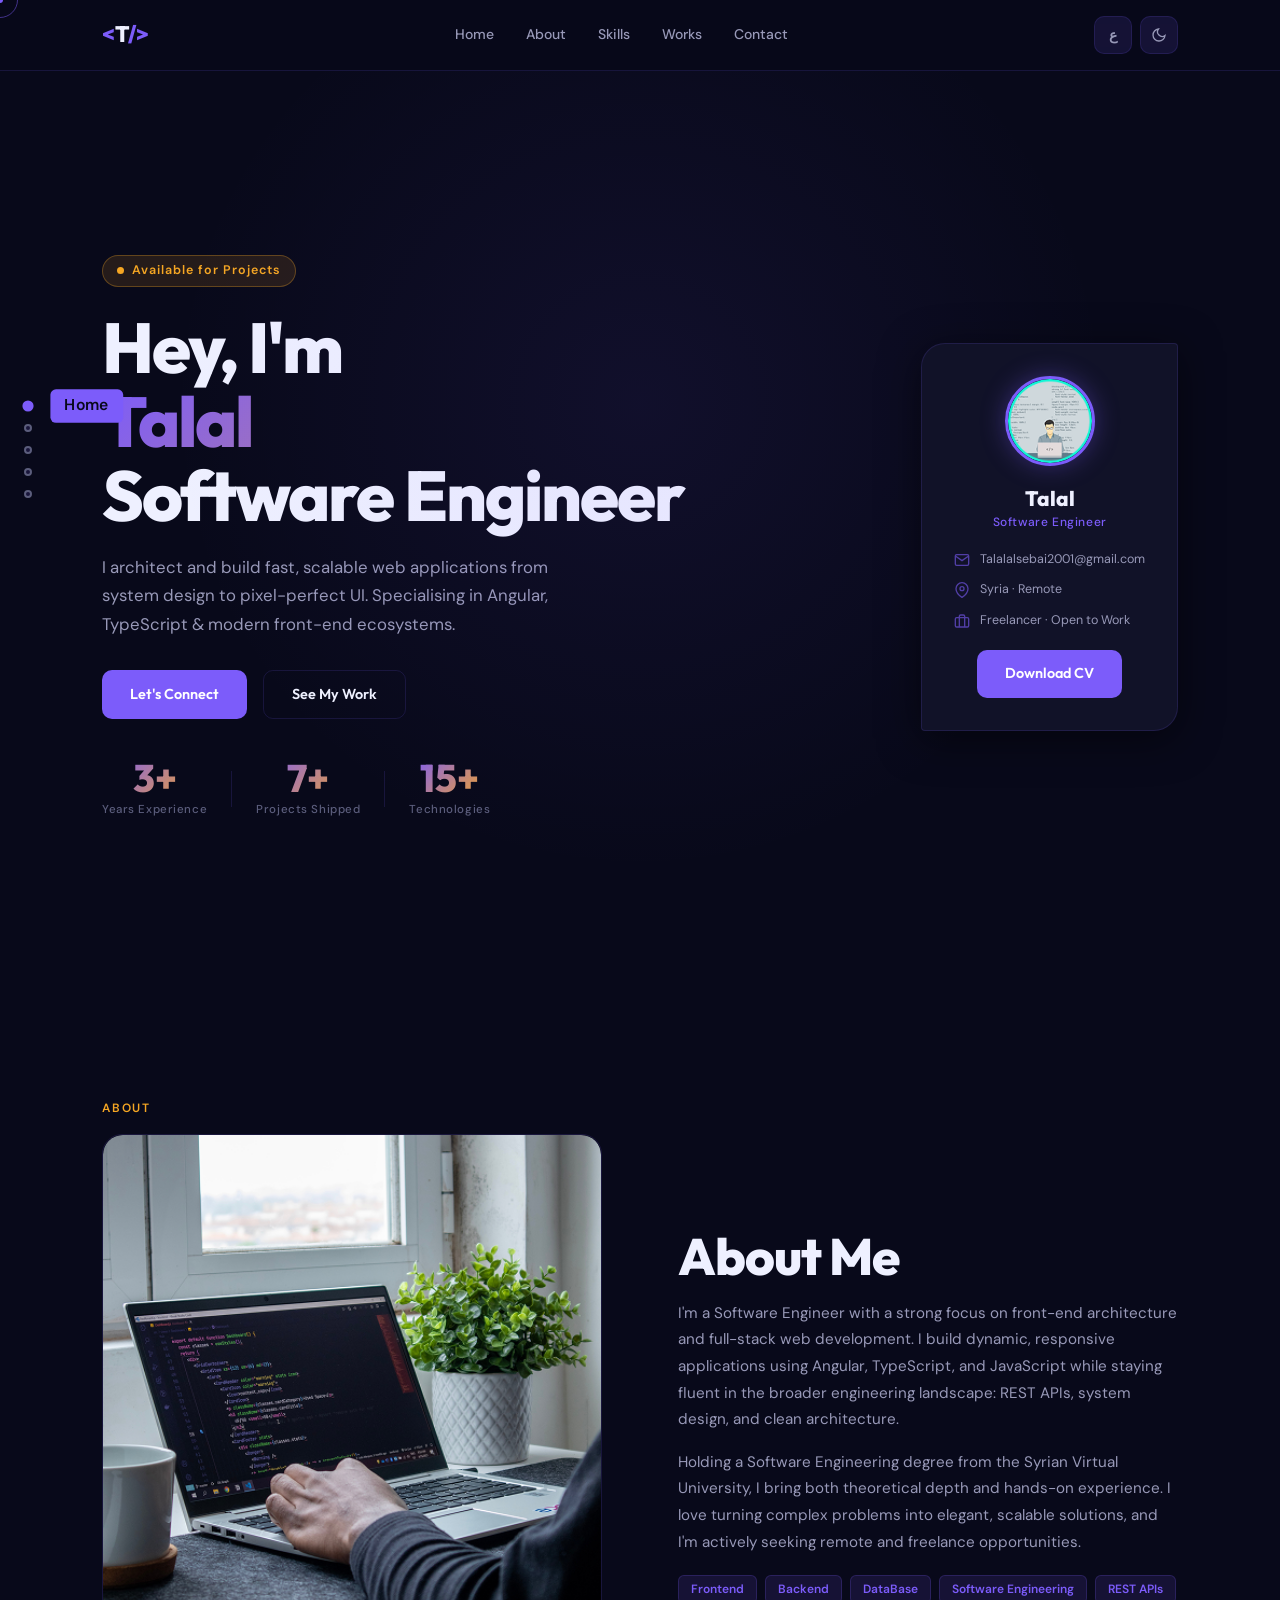
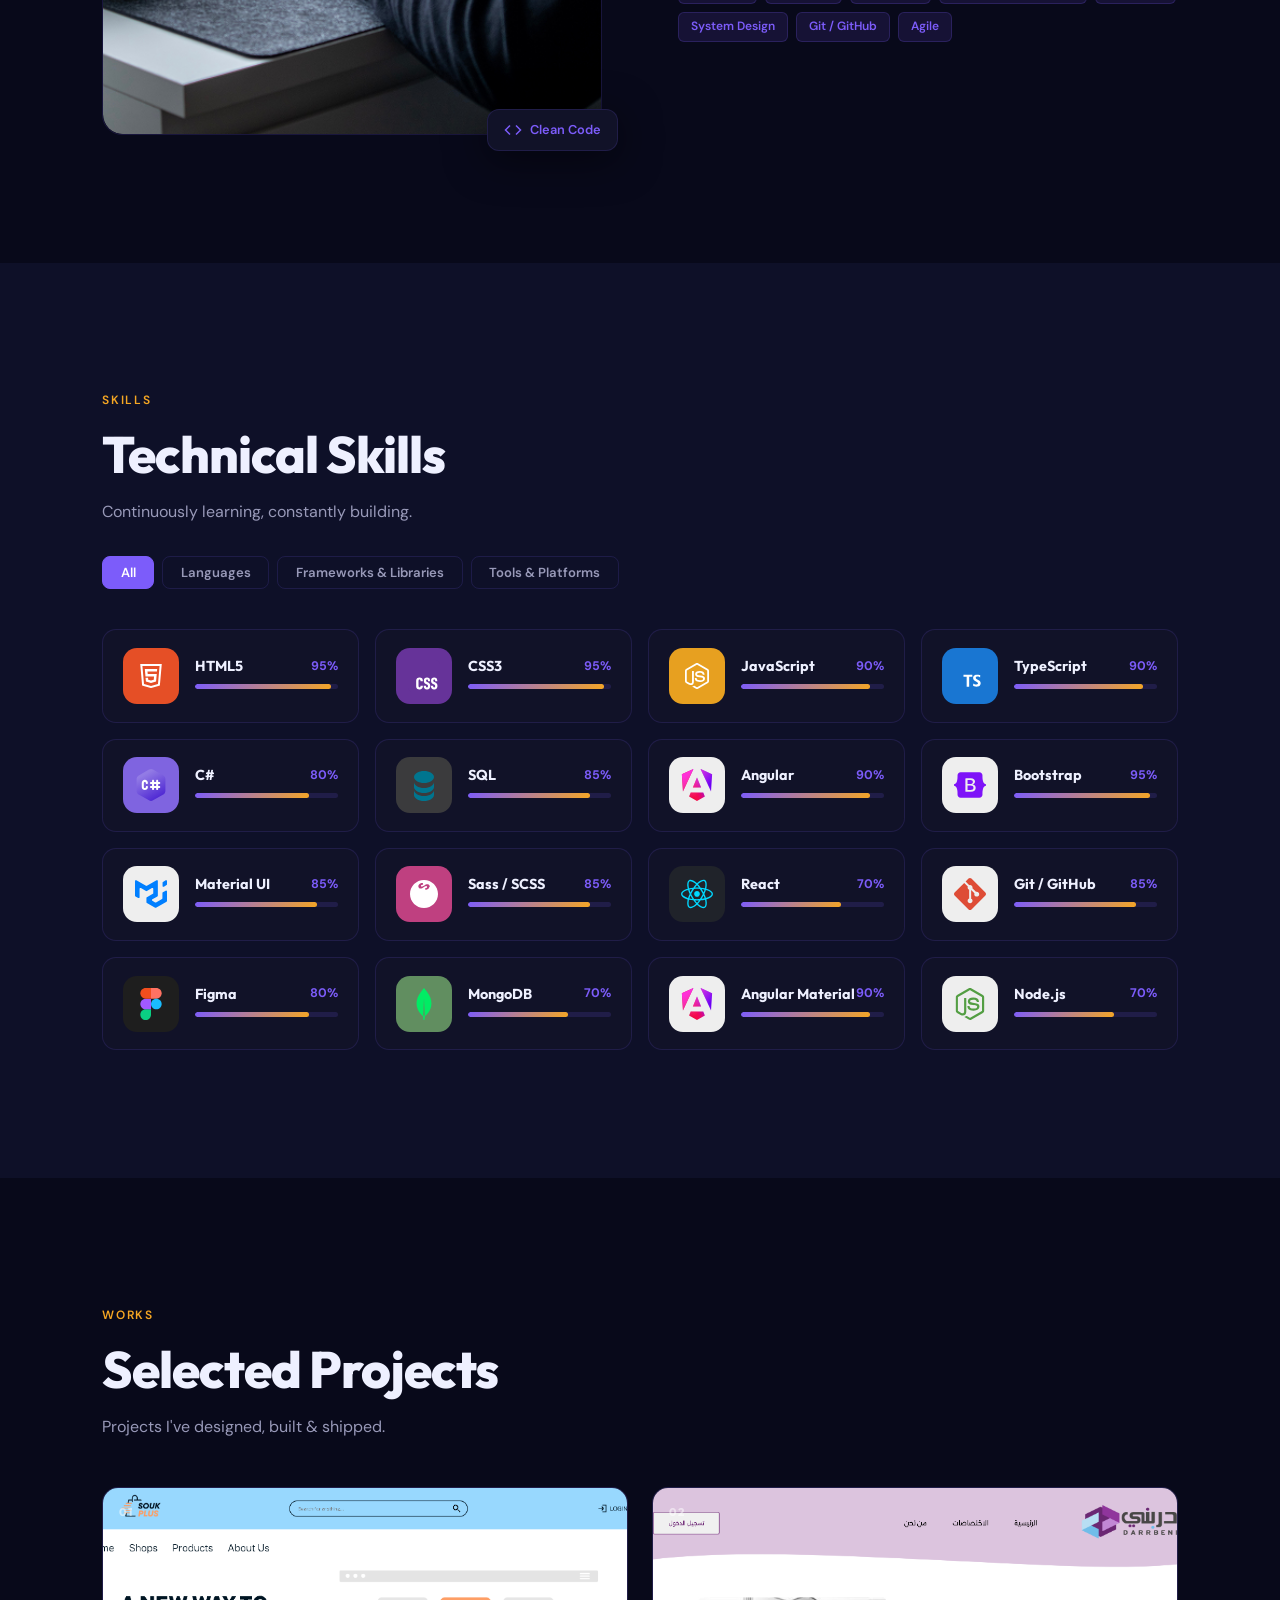
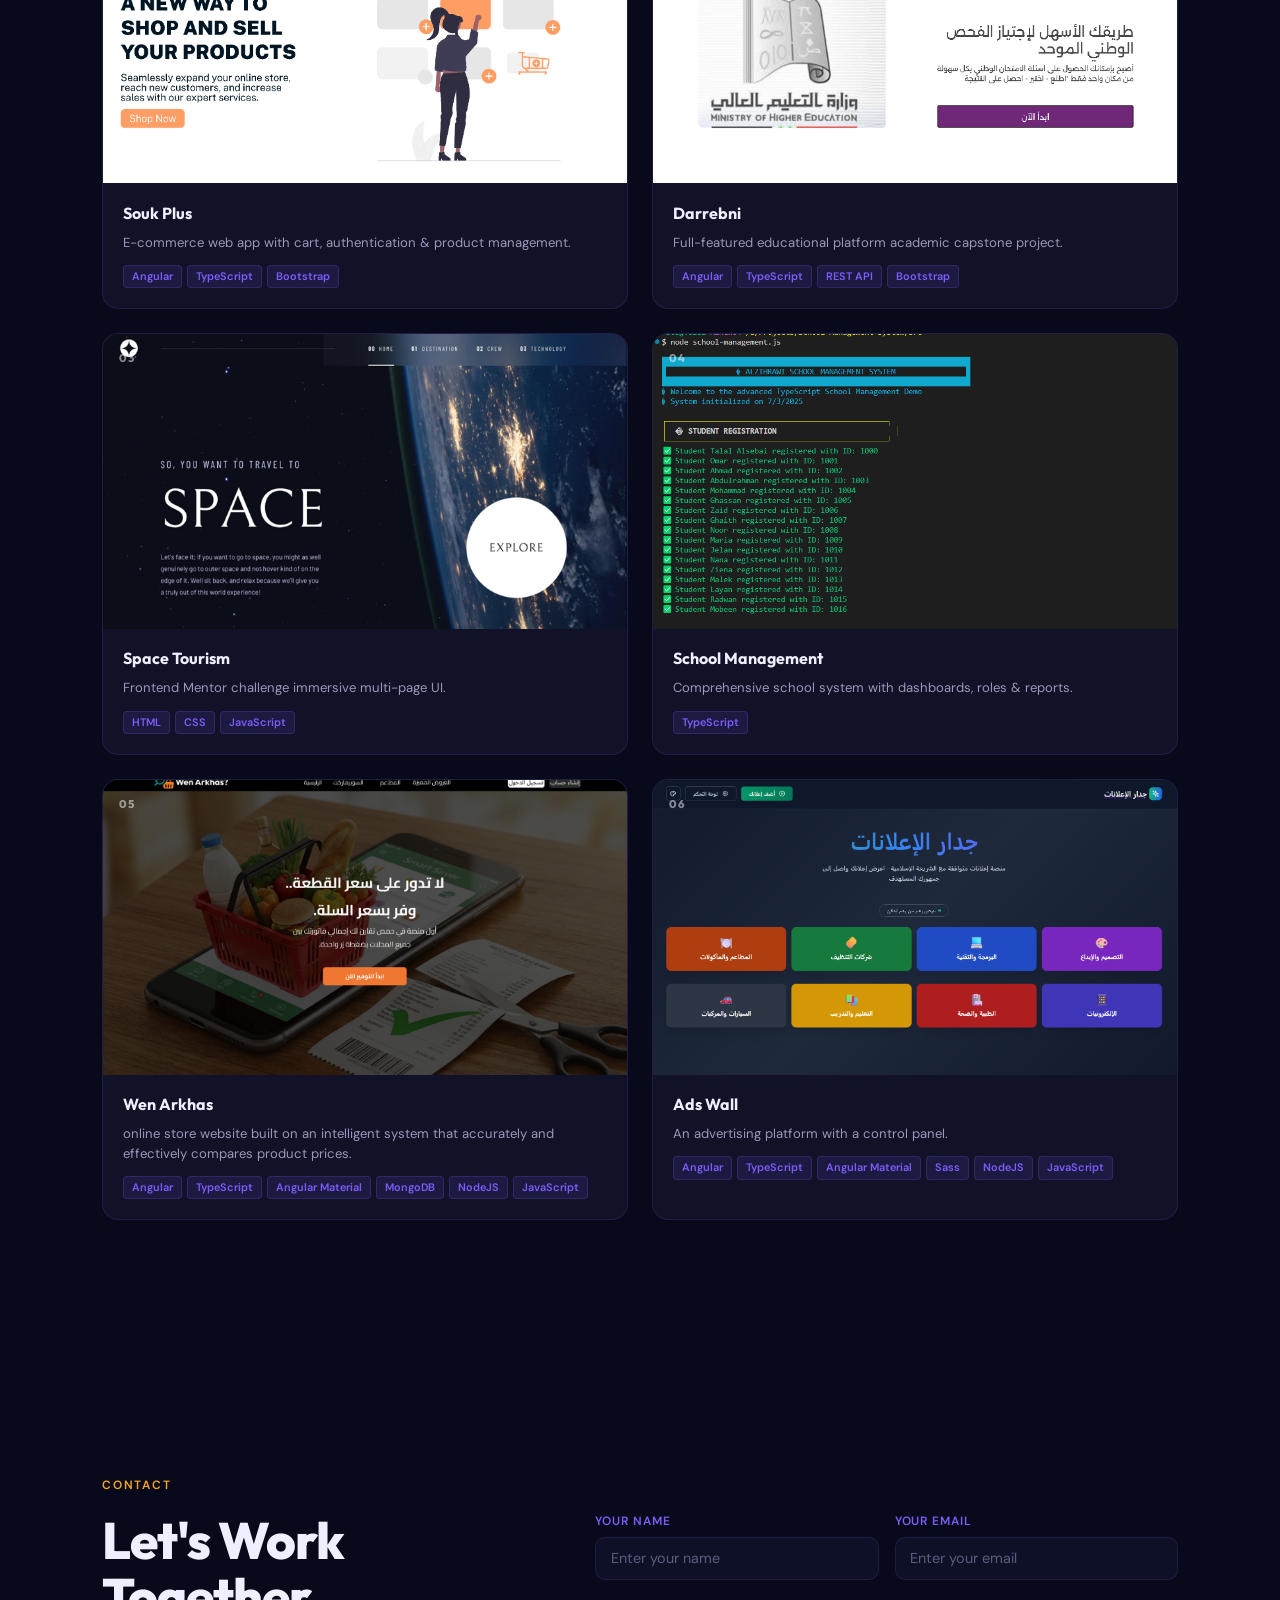
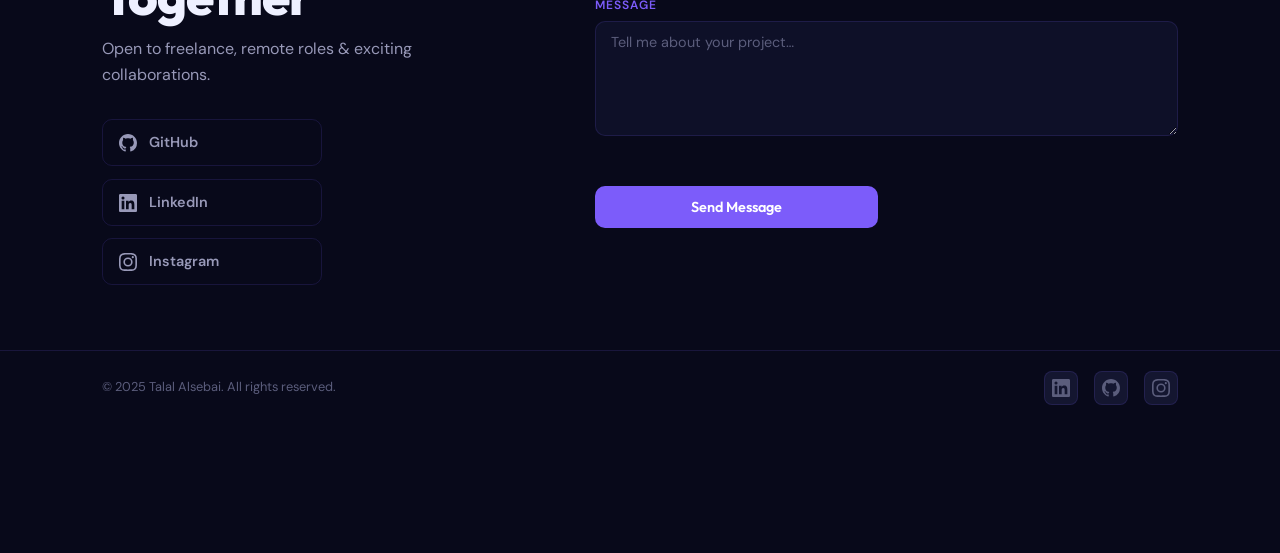
==== commit 042ef0cd: "fix skills section" ====
--- a/index.html
+++ b/index.html
@@ -229,8 +229,8 @@
       <div class="skills-tabs" role="tablist">
         <button class="tab-btn active" data-cat="all" role="tab" data-key="skills.all">All</button>
         <button class="tab-btn" data-cat="languages" role="tab" data-key="skills.lang">Languages</button>
-        <button class="tab-btn" data-cat="frameworks" role="tab" data-key="skills.fw">Frameworks</button>
-        <button class="tab-btn" data-cat="tools" role="tab" data-key="skills.tools">Tools</button>
+        <button class="tab-btn" data-cat="Frameworks & Libraries" role="tab" data-key="skills.fw">Frameworks & Libraries</button>
+        <button class="tab-btn" data-cat="Tools & Platforms" role="tab" data-key="skills.Tools & Platforms">Tools & Platforms</button>
       </div>
 
       <div class="skills-grid" id="skills-grid">
@@ -253,7 +253,7 @@
           <div class="sk-body">
             <div class="sk-row"><span class="sk-name">CSS3</span><span class="sk-pct">95%</span></div>
             <div class="sk-track">
-              <div class="sk-fill" data-pct="90"></div>
+              <div class="sk-fill" data-pct="95"></div>
             </div>
           </div>
         </div>
@@ -263,7 +263,7 @@
           <div class="sk-body">
             <div class="sk-row"><span class="sk-name">JavaScript</span><span class="sk-pct">90%</span></div>
             <div class="sk-track">
-              <div class="sk-fill" data-pct="88"></div>
+              <div class="sk-fill" data-pct="90"></div>
             </div>
           </div>
         </div>
@@ -304,7 +304,7 @@
         </div>
 
         <!-- Frameworks -->
-        <div class="sk-card" data-cat="frameworks" data-reveal="up">
+        <div class="sk-card" data-cat="Frameworks & Libraries" data-reveal="up">
           <div class="sk-icon angular"><img src="./Assets/SVG/angular-icon.svg" alt="Angular" width="32" height="32">
           </div>
           <div class="sk-body">
@@ -315,7 +315,7 @@
           </div>
         </div>
 
-        <div class="sk-card" data-cat="frameworks" data-reveal="up">
+        <div class="sk-card" data-cat="Frameworks & Libraries" data-reveal="up">
           <div class="sk-icon bootstrap"><img src="./Assets/SVG/bootstrap.svg" alt="Bootstrap" width="32" height="32">
           </div>
           <div class="sk-body">
@@ -326,7 +326,7 @@
           </div>
         </div>
 
-        <div class="sk-card" data-cat="frameworks" data-reveal="up">
+        <div class="sk-card" data-cat="Frameworks & Libraries" data-reveal="up">
           <div class="sk-icon UI"><img src="./Assets/SVG/material-ui.svg" alt="Material UI" width="32" height="32">
           </div>
           <div class="sk-body">
@@ -337,7 +337,7 @@
           </div>
         </div>
 
-        <div class="sk-card" data-cat="frameworks" data-reveal="up">
+        <div class="sk-card" data-cat="Frameworks & Libraries" data-reveal="up">
           <div class="sk-icon sass">
             <svg viewBox="0 0 32 32" width="32" height="32" xmlns="http://www.w3.org/2000/svg">
               <path
@@ -353,7 +353,7 @@
           </div>
         </div>
 
-        <div class="sk-card" data-cat="frameworks" data-reveal="up">
+        <div class="sk-card" data-cat="Frameworks & Libraries" data-reveal="up">
           <div class="sk-icon react">
             <img src="./Assets/SVG/react.svg" alt="React" width="32" height="32">
           </div>
@@ -365,8 +365,8 @@
           </div>
         </div>
 
-        <!-- Tools -->
-        <div class="sk-card" data-cat="tools" data-reveal="up">
+        <!-- Tools & Platforms -->
+        <div class="sk-card" data-cat="Tools & Platforms" data-reveal="up">
           <div class="sk-icon git"><img src="./Assets/SVG/git-icon.svg" alt="Git" width="32" height="32">
           </div>
           <div class="sk-body">
@@ -377,7 +377,7 @@
           </div>
         </div>
 
-        <div class="sk-card" data-cat="tools" data-reveal="up">
+        <div class="sk-card" data-cat="Tools & Platforms" data-reveal="up">
           <div class="sk-icon figma">
             <img src="./Assets/SVG/figma.svg" alt="Figma" width="32" height="32">
           </div>
@@ -389,19 +389,19 @@
           </div>
         </div>
 
-        <div class="sk-card" data-cat="tools" data-reveal="up">
+        <div class="sk-card" data-cat="Tools & Platforms" data-reveal="up">
           <div class="sk-icon node">
             <img src="./Assets/SVG/mongodb-icon.svg" alt="MongoDB" width="32" height="32">
           </div>
           <div class="sk-body">
-            <div class="sk-row"><span class="sk-name">Node.js</span><span class="sk-pct">70%</span></div>
+            <div class="sk-row"><span class="sk-name">MongoDB</span><span class="sk-pct">70%</span></div>
             <div class="sk-track">
               <div class="sk-fill" data-pct="70"></div>
             </div>
           </div>
         </div>
 
-        <div class="sk-card" data-cat="tools" data-reveal="up">
+        <div class="sk-card" data-cat="Tools & Platforms" data-reveal="up">
           <div class="sk-icon angular">
             <img src="./Assets/SVG/angular-icon.svg" alt="Angular Material" width="32" height="32">
           </div>
@@ -409,6 +409,18 @@
             <div class="sk-row"><span class="sk-name">Angular Material</span><span class="sk-pct">90%</span></div>
             <div class="sk-track">
               <div class="sk-fill" data-pct="90"></div>
+            </div>
+          </div>
+        </div>
+
+         <div class="sk-card" data-cat="Tools & Platforms" data-reveal="up">
+          <div class="sk-icon angular">
+            <img src="./Assets/SVG/nodejs-icon.svg" alt="Node.js" width="32" height="32">
+          </div>
+          <div class="sk-body">
+            <div class="sk-row"><span class="sk-name">Node.js</span><span class="sk-pct">70%</span></div>
+            <div class="sk-track">
+              <div class="sk-fill" data-pct="70"></div>
             </div>
           </div>
         </div>
@@ -601,4 +613,4 @@
   <script src="main.js"></script>
 </body>
 
-</html>+</html>
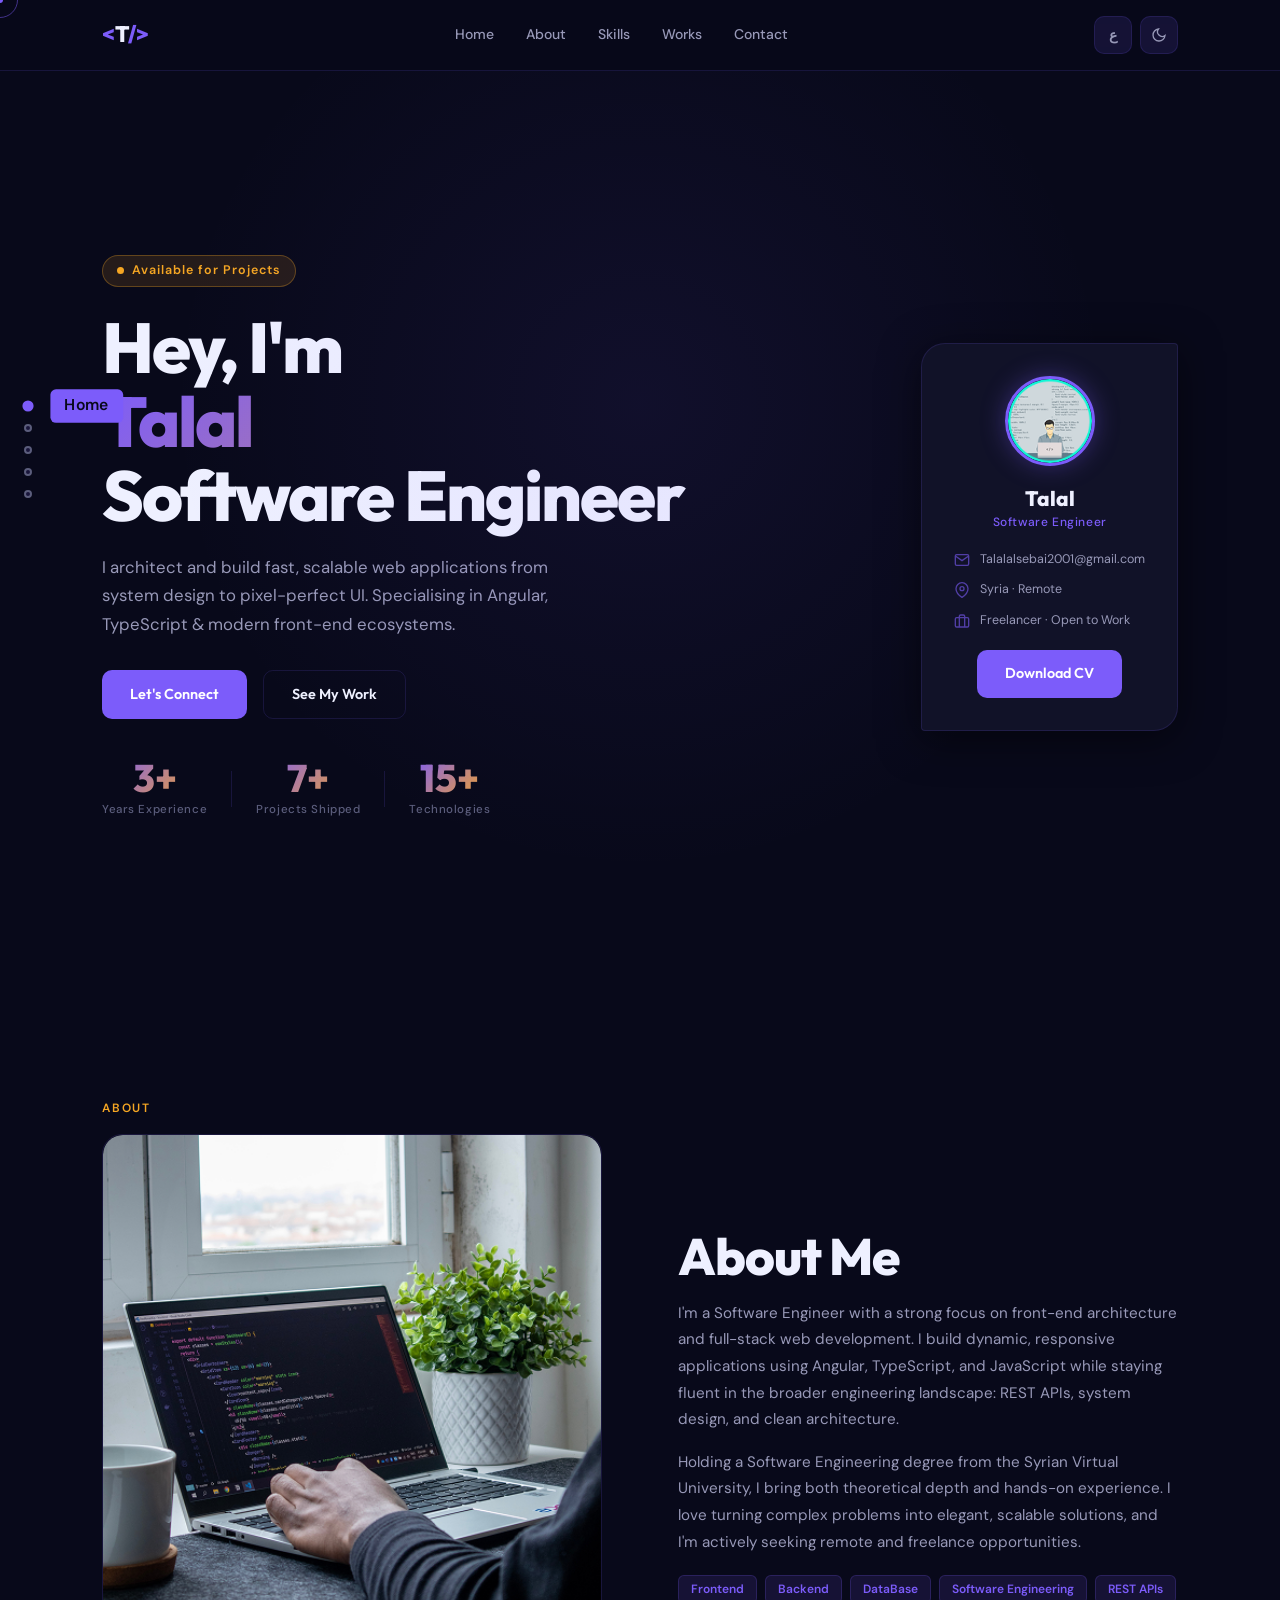
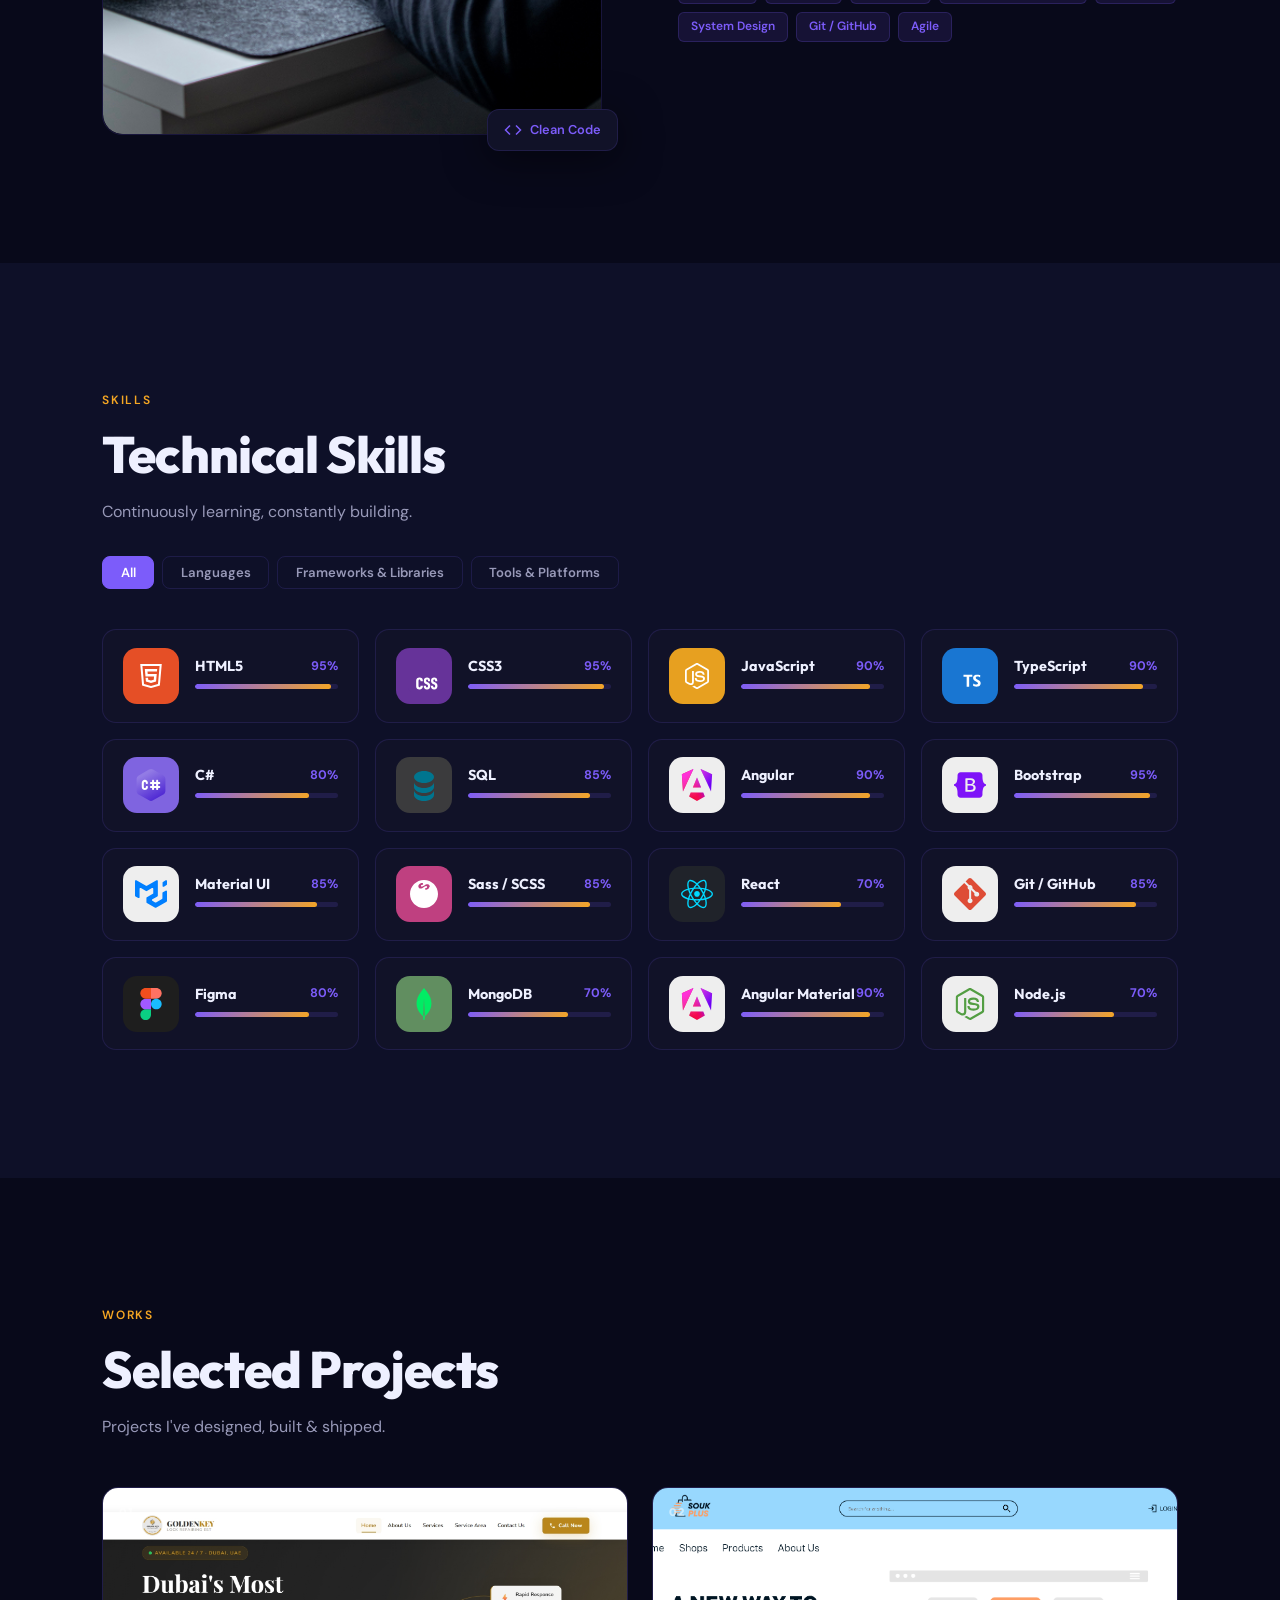
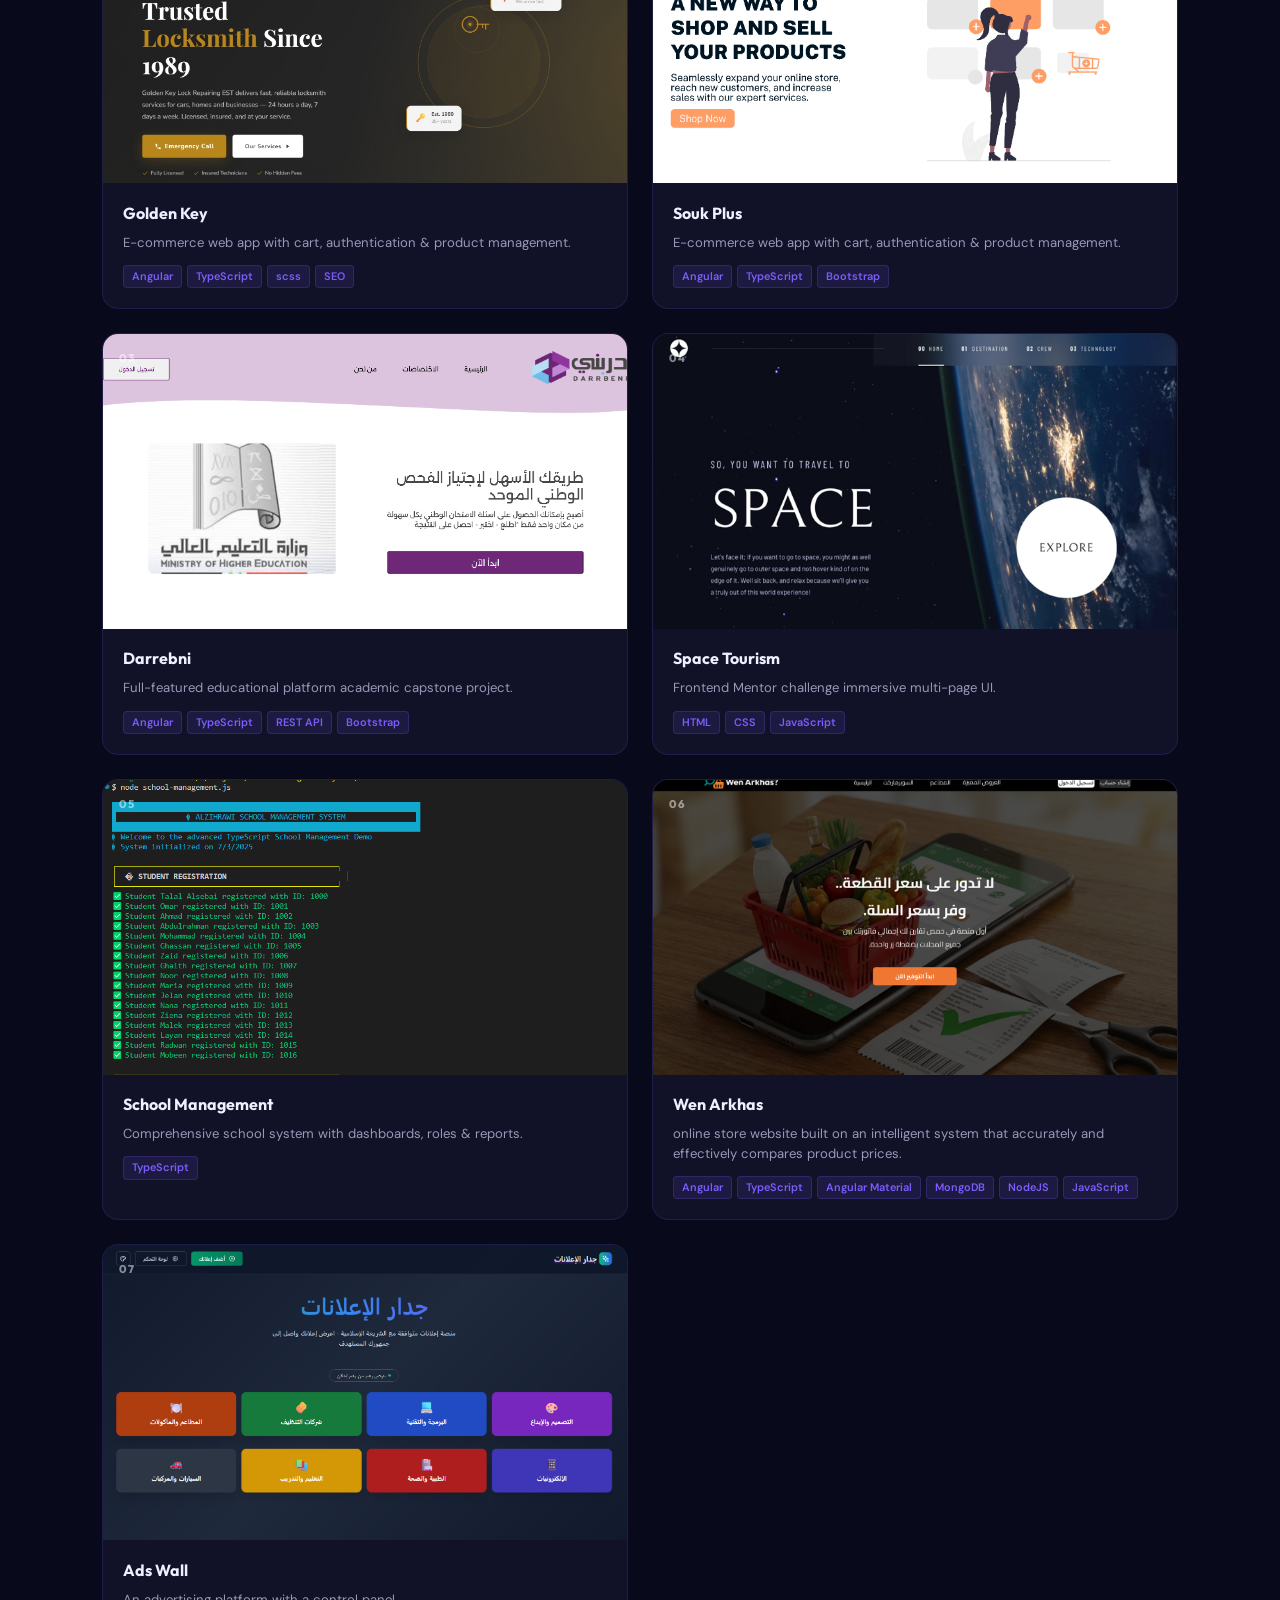
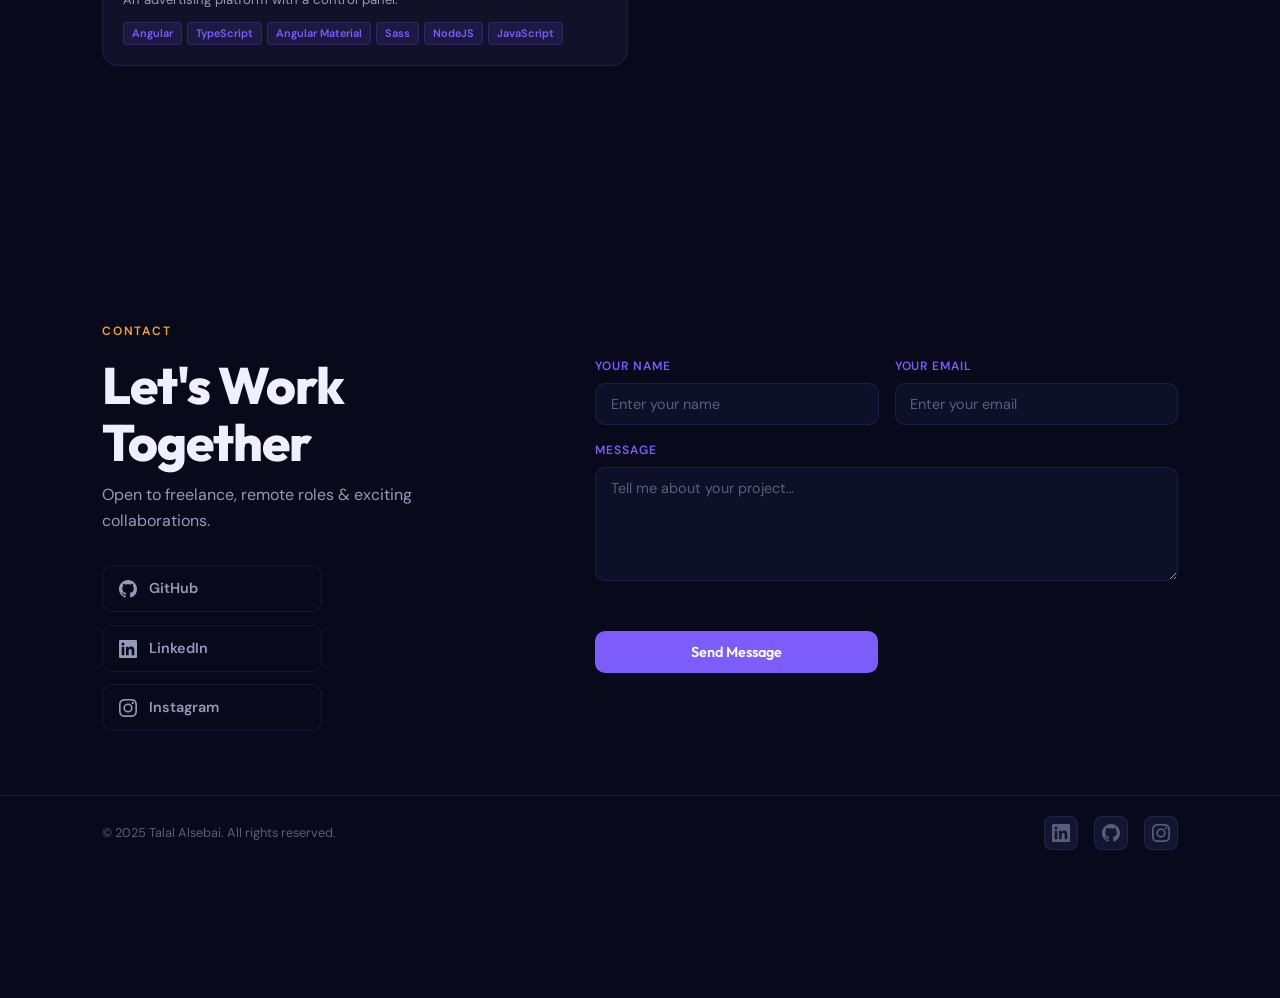
==== commit a2dca51d: "added golden-key project" ====
--- a/index.html
+++ b/index.html
@@ -438,9 +438,23 @@
 
       <div class="projects-grid">
 
+         <a href="https://goldenkey-locksmith.netlify.app/" target="_blank" rel="noopener noreferrer" class="proj-card"
+          data-reveal="up">
+          <span class="proj-num">01</span>
+          <div class="proj-img">
+            <img src="./Assets/Images/Golden-Key.jpeg" alt="Golden Key" loading="lazy">
+            <div class="proj-hover"><span data-key="works.view">View Project →</span></div>
+          </div>
+          <div class="proj-meta">
+            <h3>Golden Key</h3>
+            <p data-key="works.souk">E-commerce web app with cart, authentication &amp; product management.</p>
+            <div class="proj-tags"><span>Angular</span><span>TypeScript</span><span>scss</span><span>SEO</span></div>
+          </div>
+        </a>
+
         <a href="https://github.com/Talal8866/Souk_Plus" target="_blank" rel="noopener noreferrer" class="proj-card"
           data-reveal="up">
-          <span class="proj-num">01</span>
+          <span class="proj-num">02</span>
           <div class="proj-img">
             <img src="./Assets/Images/Souk.png" alt="Souk Plus" loading="lazy">
             <div class="proj-hover"><span data-key="works.view">View Project →</span></div>
@@ -454,7 +468,7 @@
 
         <a href="https://github.com/Talal8866/Darrebni_Finalproject" target="_blank" rel="noopener noreferrer"
           class="proj-card" data-reveal="up">
-          <span class="proj-num">02</span>
+          <span class="proj-num">03</span>
           <div class="proj-img">
             <img src="./Assets/Images/darrebni.png" alt="Darrebni" loading="lazy">
             <div class="proj-hover"><span data-key="works.view">View Project →</span></div>
@@ -468,7 +482,7 @@
         </a>
 
         <a href="https://github.com/Talal8866/" class="proj-card" data-reveal="up">
-          <span class="proj-num">03</span>
+          <span class="proj-num">04</span>
           <div class="proj-img">
             <img src="./Assets/Images/space.png" alt="Space Tourism" loading="lazy">
             <div class="proj-hover"><span data-key="works.view">View Project →</span></div>
@@ -482,7 +496,7 @@
 
         <a href="https://github.com/Talal8866/School-Management-System" target="_blank" rel="noopener noreferrer"
           class="proj-card" data-reveal="up">
-          <span class="proj-num">04</span>
+          <span class="proj-num">05</span>
           <div class="proj-img">
             <img src="./Assets/Images/School-Management-System.png" alt="School Management" loading="lazy">
             <div class="proj-hover"><span data-key="works.view">View Project →</span></div>
@@ -496,7 +510,7 @@
 
         <a href="https://github.com/Talal8866/Wen-Arkhas" target="_blank" rel="noopener noreferrer" class="proj-card"
           data-reveal="up">
-          <span class="proj-num">05</span>
+          <span class="proj-num">06</span>
           <div class="proj-img">
             <img src="./Assets/Images/Wen Arkhas.png" alt="Wen Arkhas" loading="lazy">
             <div class="proj-hover"><span data-key="works.view">View Project →</span></div>
@@ -511,7 +525,7 @@
 
         <a href="https://github.com/Talal8866/Advertisment-wall" target="_blank" rel="noopener noreferrer"
           class="proj-card" data-reveal="up">
-          <span class="proj-num">06</span>
+          <span class="proj-num">07</span>
           <div class="proj-img">
             <img src="./Assets/Images/ads.png" alt="Wen Arkhas" loading="lazy">
             <div class="proj-hover"><span data-key="works.view">View Project →</span></div>
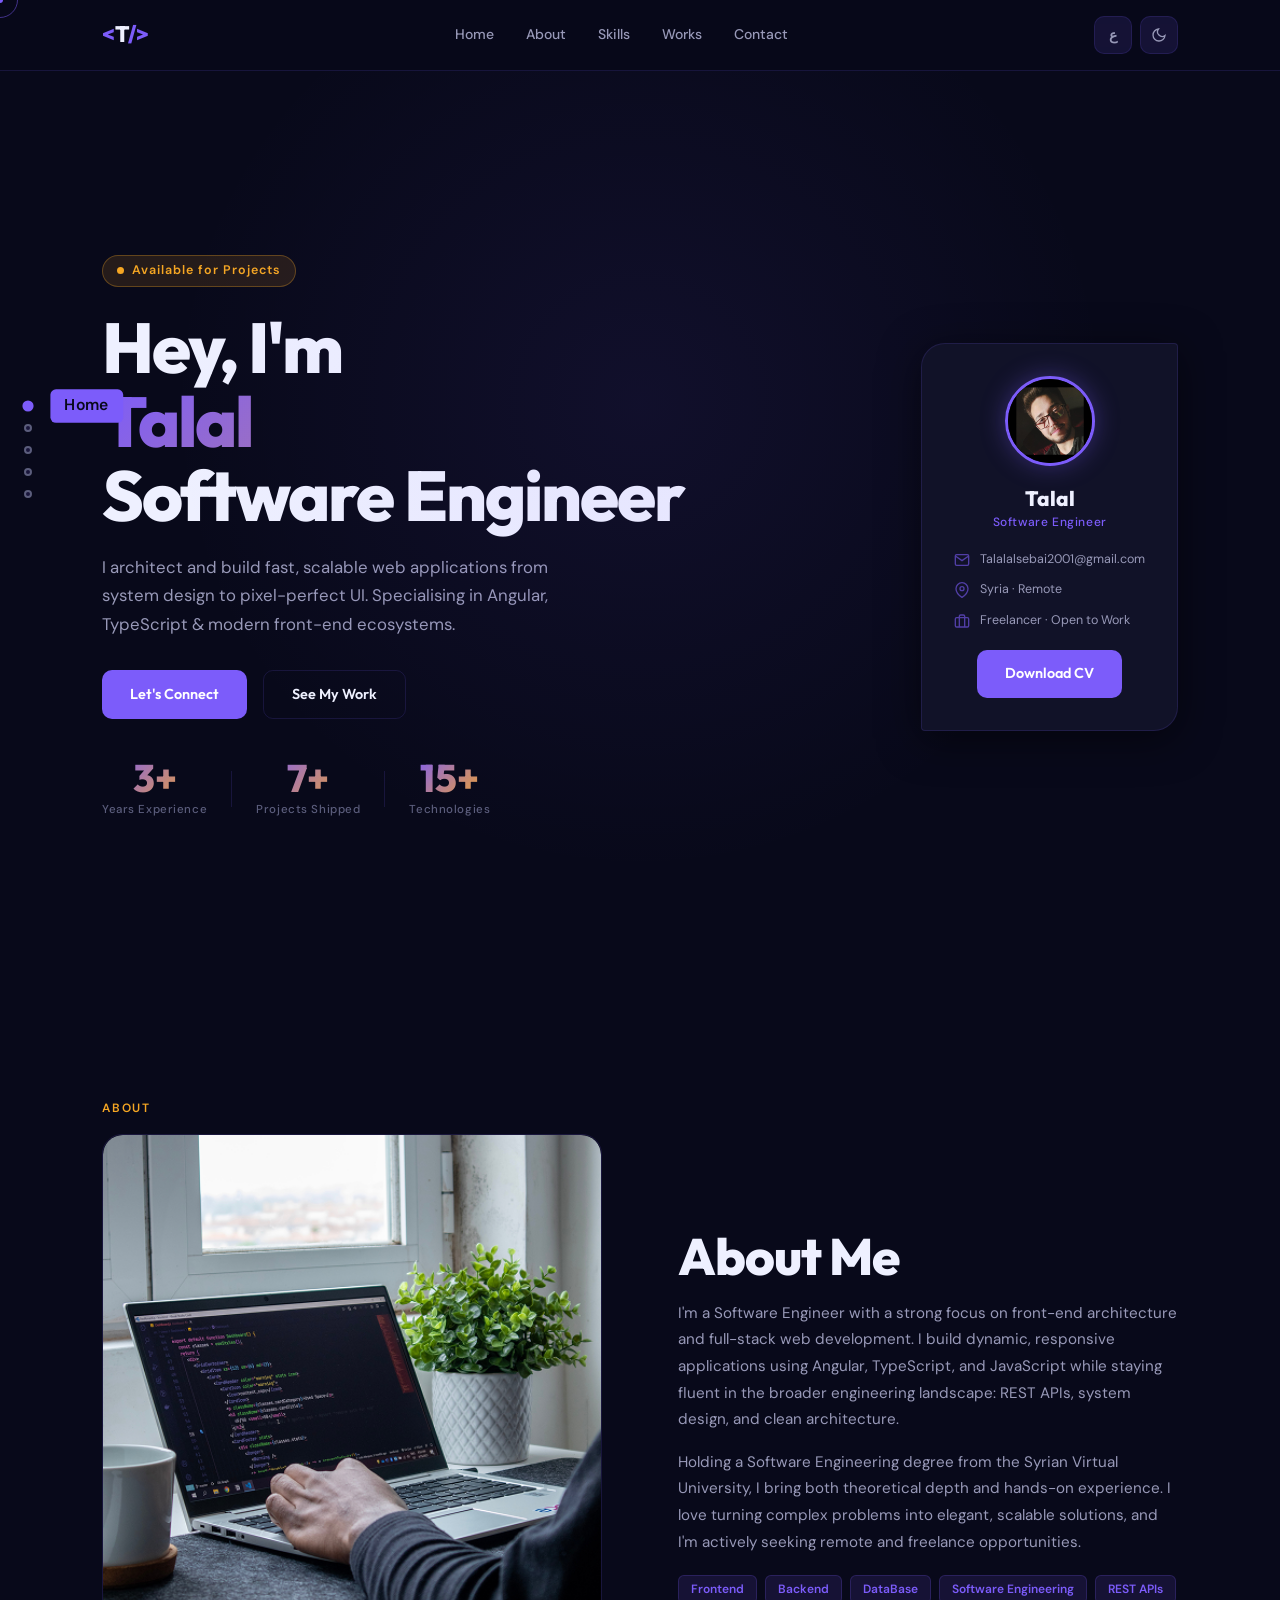
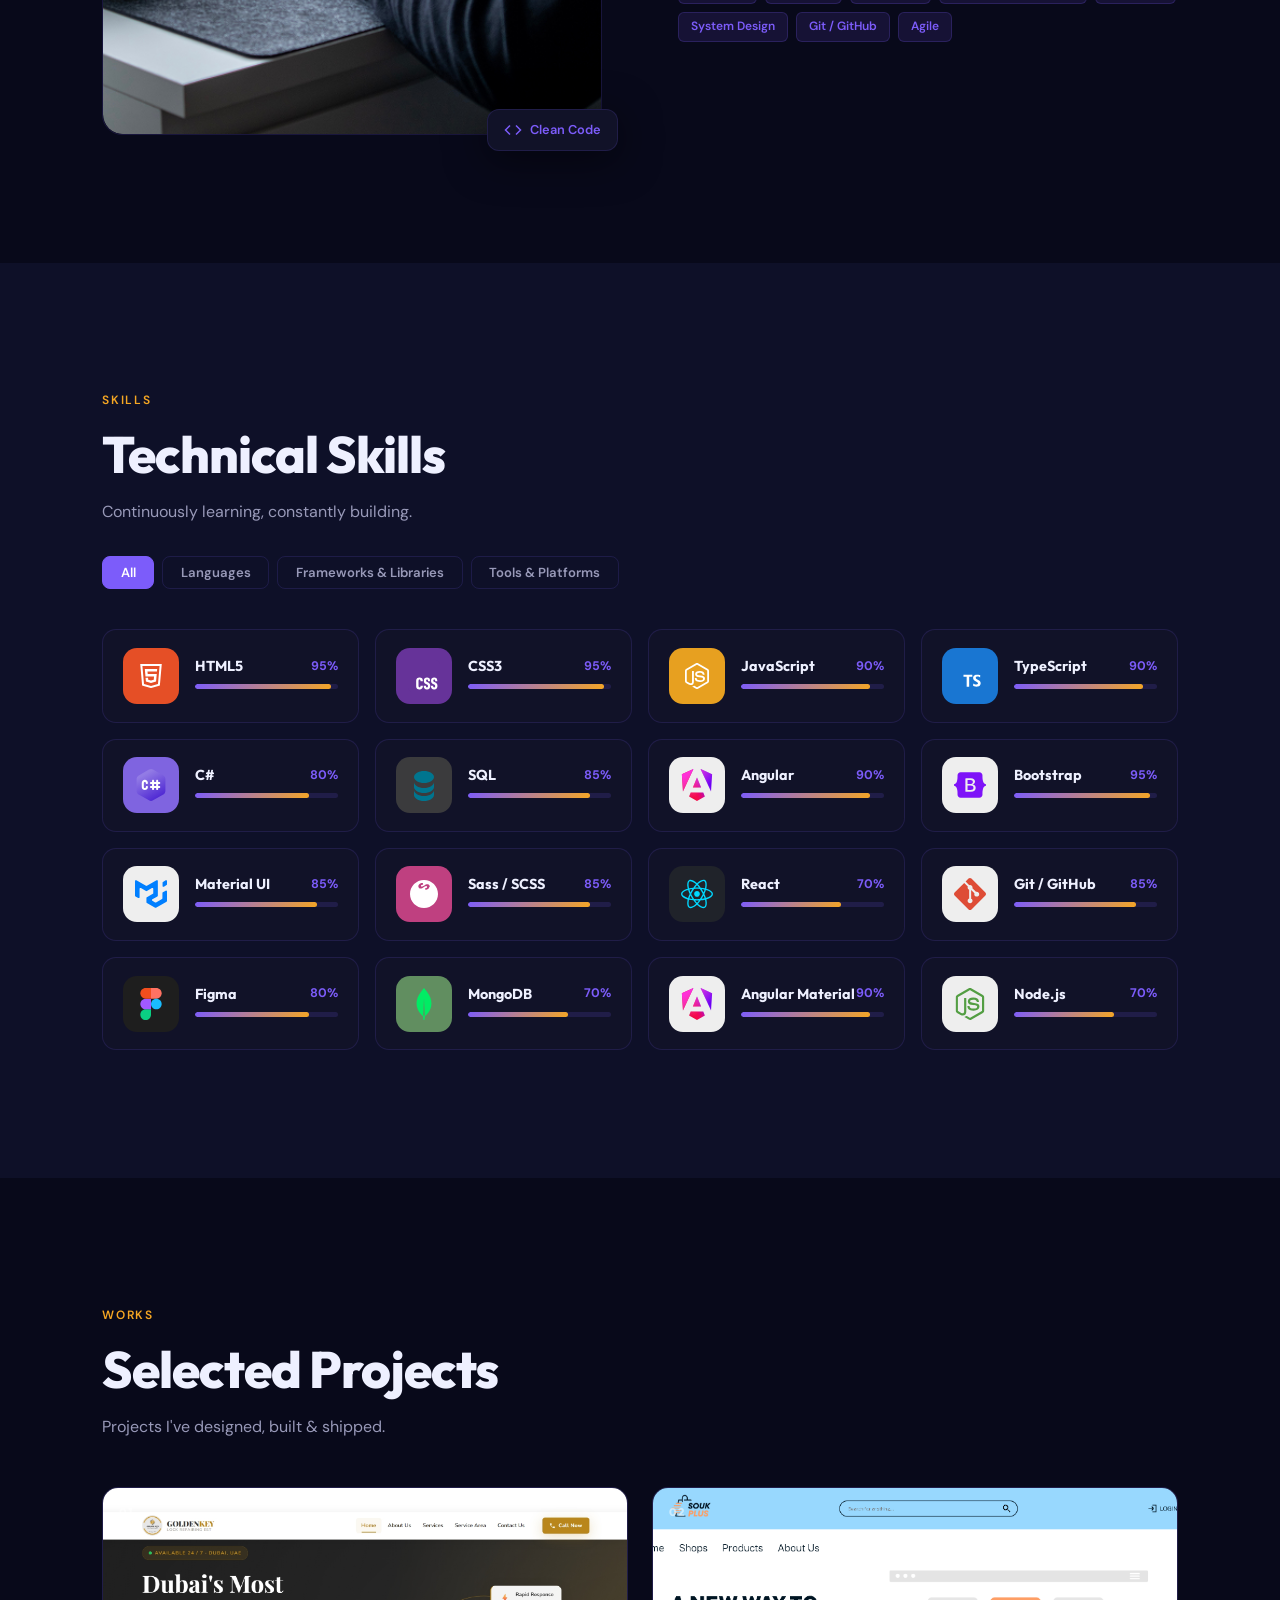
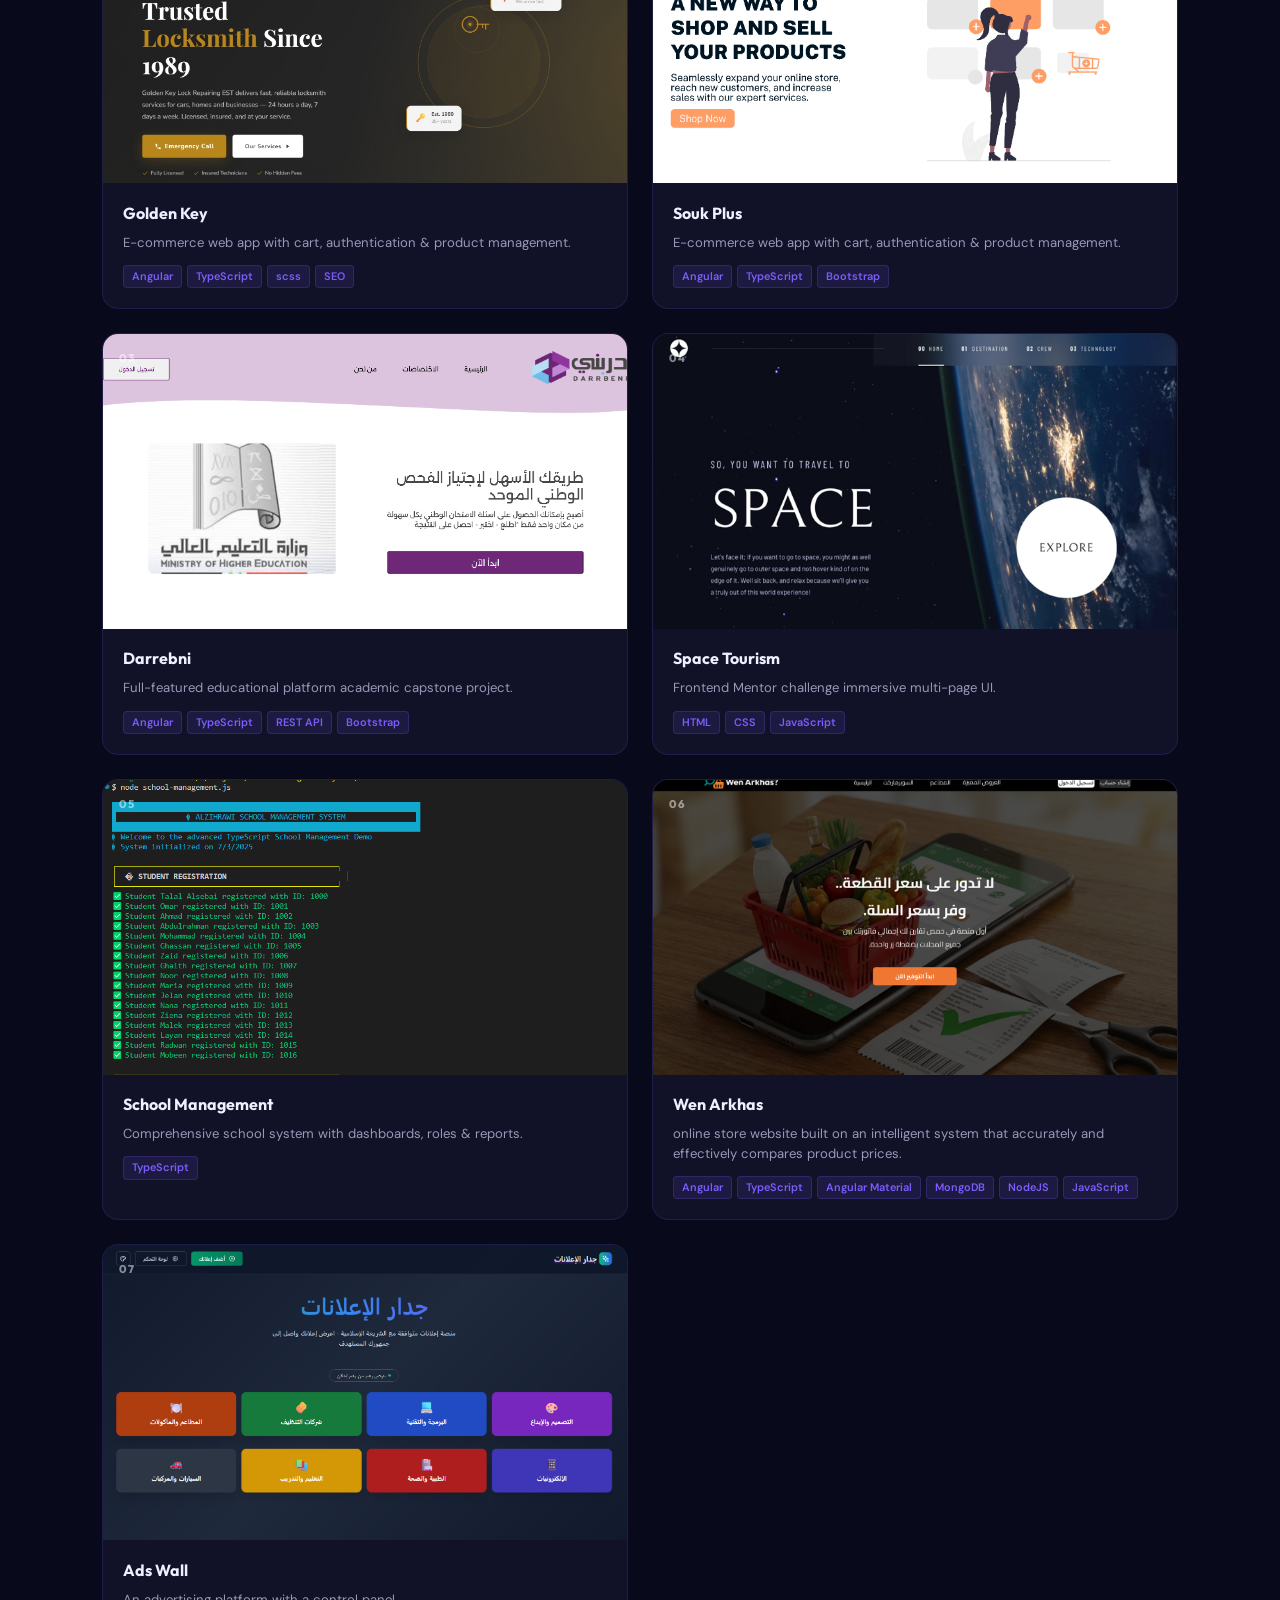
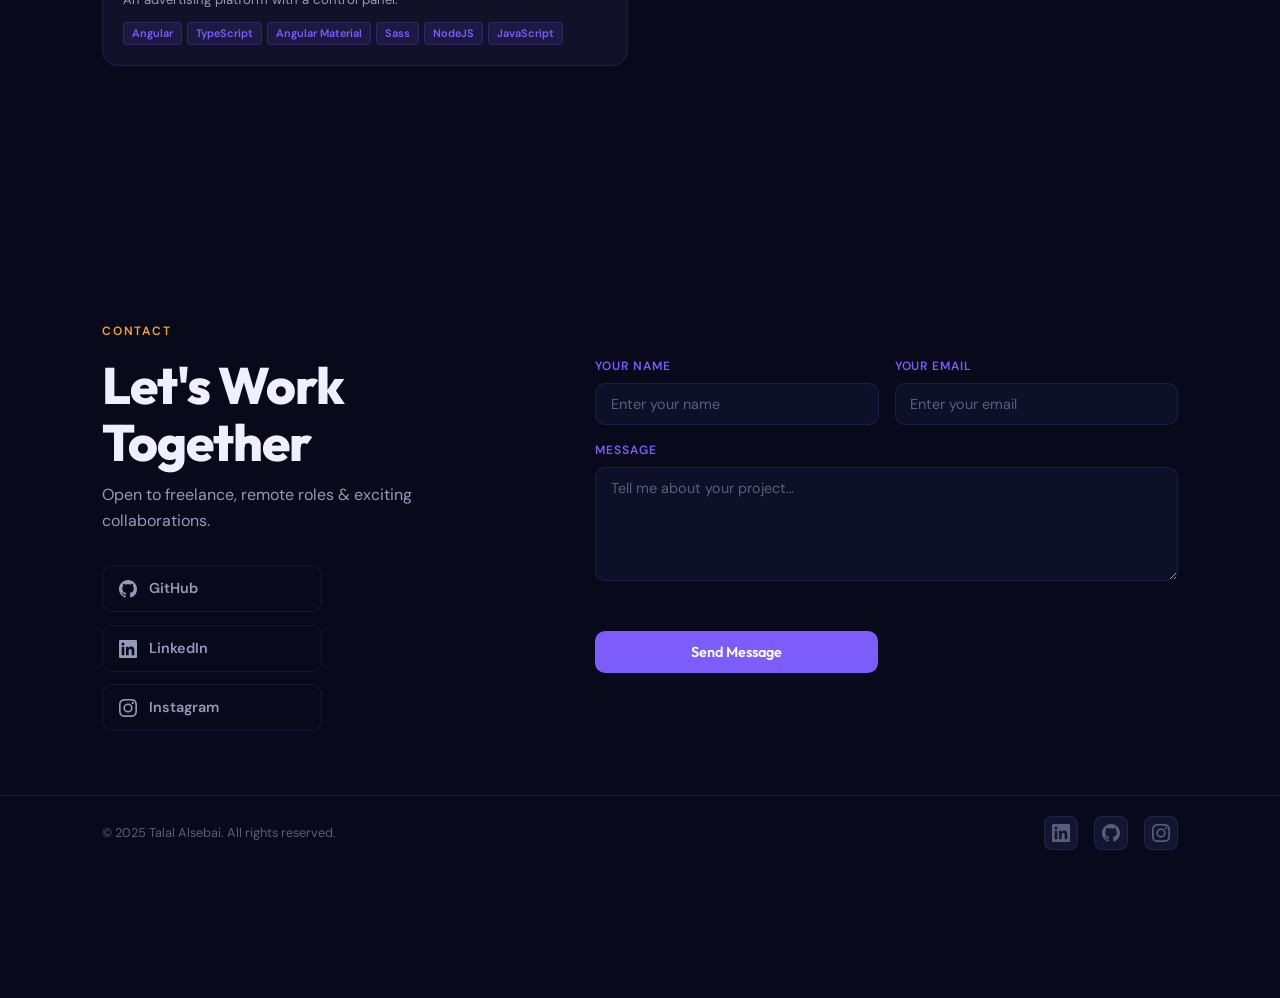
==== commit b373b673: "updated cv and images" ====
--- a/index.html
+++ b/index.html
@@ -140,7 +140,7 @@
 
       <!-- Profile card -->
       <div class="profile-card" data-reveal="left">
-        <img src="./Assets/Images/Profile photo.png" alt="Talal Alsebai" class="pc-photo">
+      <img src="./Assets/Images/Profile.jpg" alt="Talal Alsebai" class="pc-photo">
         <div class="pc-name">
           Talal
           <small data-key="hero.role">Software Engineer</small>
@@ -168,8 +168,7 @@
             <span data-key="hero.status">Freelancer · Open to Work</span>
           </li>
         </ul>
-        <a href="./Assets/PDF/Talal_Alsebai_CV.pdf" class="btn-primary"
-          data-key="hero.cv">Download CV</a>
+        <a href="./Assets/PDF/Talal_Alsebai_CV.pdf" class="btn-primary" data-key="hero.cv">Download CV</a>
       </div>
 
     </div>
@@ -183,7 +182,7 @@
 
         <div class="about-visual" data-reveal="left">
           <div class="about-img-frame">
-            <img src="./Assets/Images/laptop.png" alt="Code on laptop" loading="lazy">
+          <img src="./Assets/Images/laptop.png" alt="Code on laptop" loading="lazy">
           </div>
           <div class="about-badge-float">
             <svg viewBox="0 0 24 24" fill="none" stroke="currentColor" stroke-width="2" width="18" height="18">
@@ -229,8 +228,10 @@
       <div class="skills-tabs" role="tablist">
         <button class="tab-btn active" data-cat="all" role="tab" data-key="skills.all">All</button>
         <button class="tab-btn" data-cat="languages" role="tab" data-key="skills.lang">Languages</button>
-        <button class="tab-btn" data-cat="Frameworks & Libraries" role="tab" data-key="skills.fw">Frameworks & Libraries</button>
-        <button class="tab-btn" data-cat="Tools & Platforms" role="tab" data-key="skills.Tools & Platforms">Tools & Platforms</button>
+        <button class="tab-btn" data-cat="Frameworks & Libraries" role="tab" data-key="skills.fw">Frameworks &
+          Libraries</button>
+        <button class="tab-btn" data-cat="Tools & Platforms" role="tab" data-key="skills.Tools & Platforms">Tools &
+          Platforms</button>
       </div>
 
       <div class="skills-grid" id="skills-grid">
@@ -413,7 +414,7 @@
           </div>
         </div>
 
-         <div class="sk-card" data-cat="Tools & Platforms" data-reveal="up">
+        <div class="sk-card" data-cat="Tools & Platforms" data-reveal="up">
           <div class="sk-icon angular">
             <img src="./Assets/SVG/nodejs-icon.svg" alt="Node.js" width="32" height="32">
           </div>
@@ -438,8 +439,7 @@
 
       <div class="projects-grid">
 
-         <a href="https://goldenkey-locksmith.netlify.app/" target="_blank" rel="noopener noreferrer" class="proj-card"
-          data-reveal="up">
+        <a href="https://goldenkeyuae.com" target="_blank" rel="noopener noreferrer" class="proj-card" data-reveal="up">
           <span class="proj-num">01</span>
           <div class="proj-img">
             <img src="./Assets/Images/Golden-Key.jpeg" alt="Golden Key" loading="lazy">
@@ -447,7 +447,7 @@
           </div>
           <div class="proj-meta">
             <h3>Golden Key</h3>
-            <p data-key="works.souk">E-commerce web app with cart, authentication &amp; product management.</p>
+            <p data-key="works.souk">A full production website for Golden Key Lock Repairing EST, built with Angular 20.</p>
             <div class="proj-tags"><span>Angular</span><span>TypeScript</span><span>scss</span><span>SEO</span></div>
           </div>
         </a>
@@ -517,7 +517,8 @@
           </div>
           <div class="proj-meta">
             <h3>Wen Arkhas</h3>
-            <p data-key="works.arkhas">online store website built on an intelligent system that accurately &amp; effectively compares product prices.</p>
+            <p data-key="works.arkhas">online store website built on an intelligent system that accurately &amp;
+              effectively compares product prices.</p>
             <div class="proj-tags"><span>Angular</span><span>TypeScript</span><span>Angular
                 Material</span><span>MongoDB</span><span>NodeJS</span><span>JavaScript</span></div>
           </div>
@@ -627,4 +628,4 @@
   <script src="main.js"></script>
 </body>
 
-</html>
+</html>
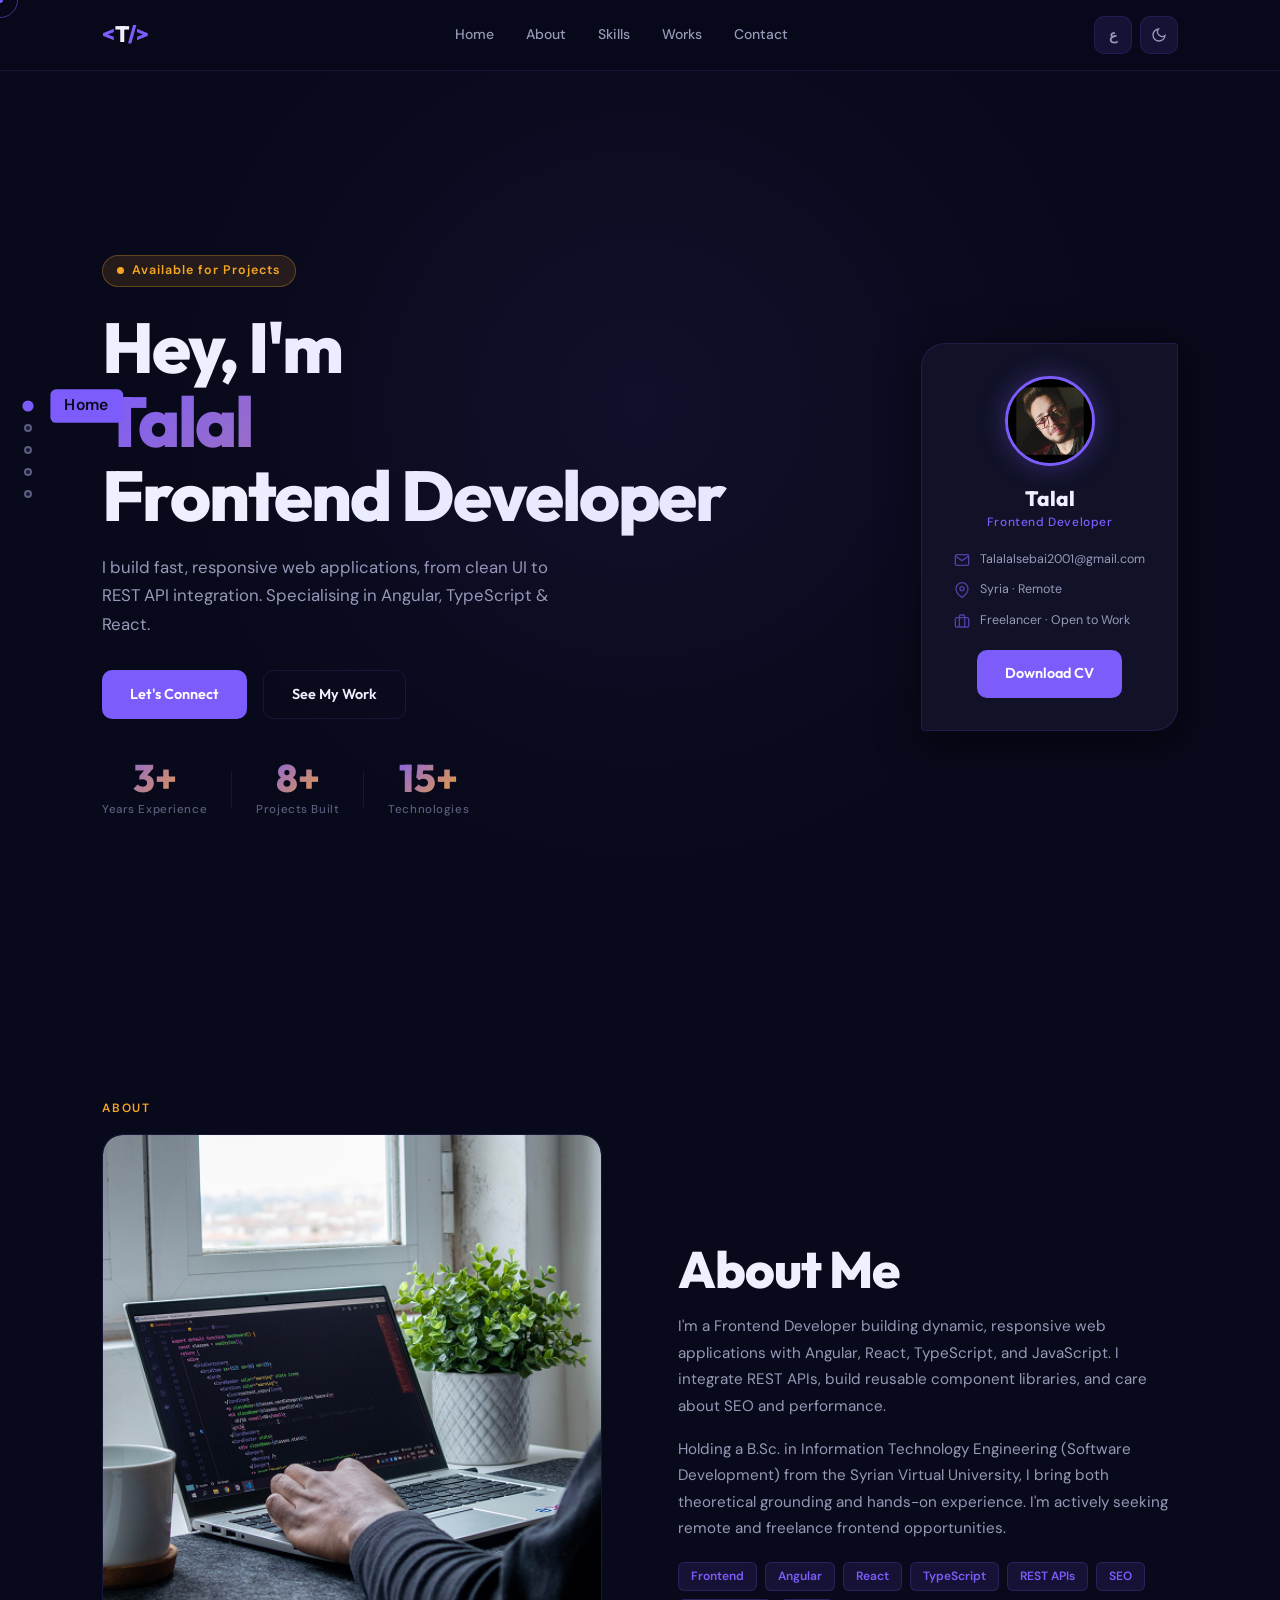
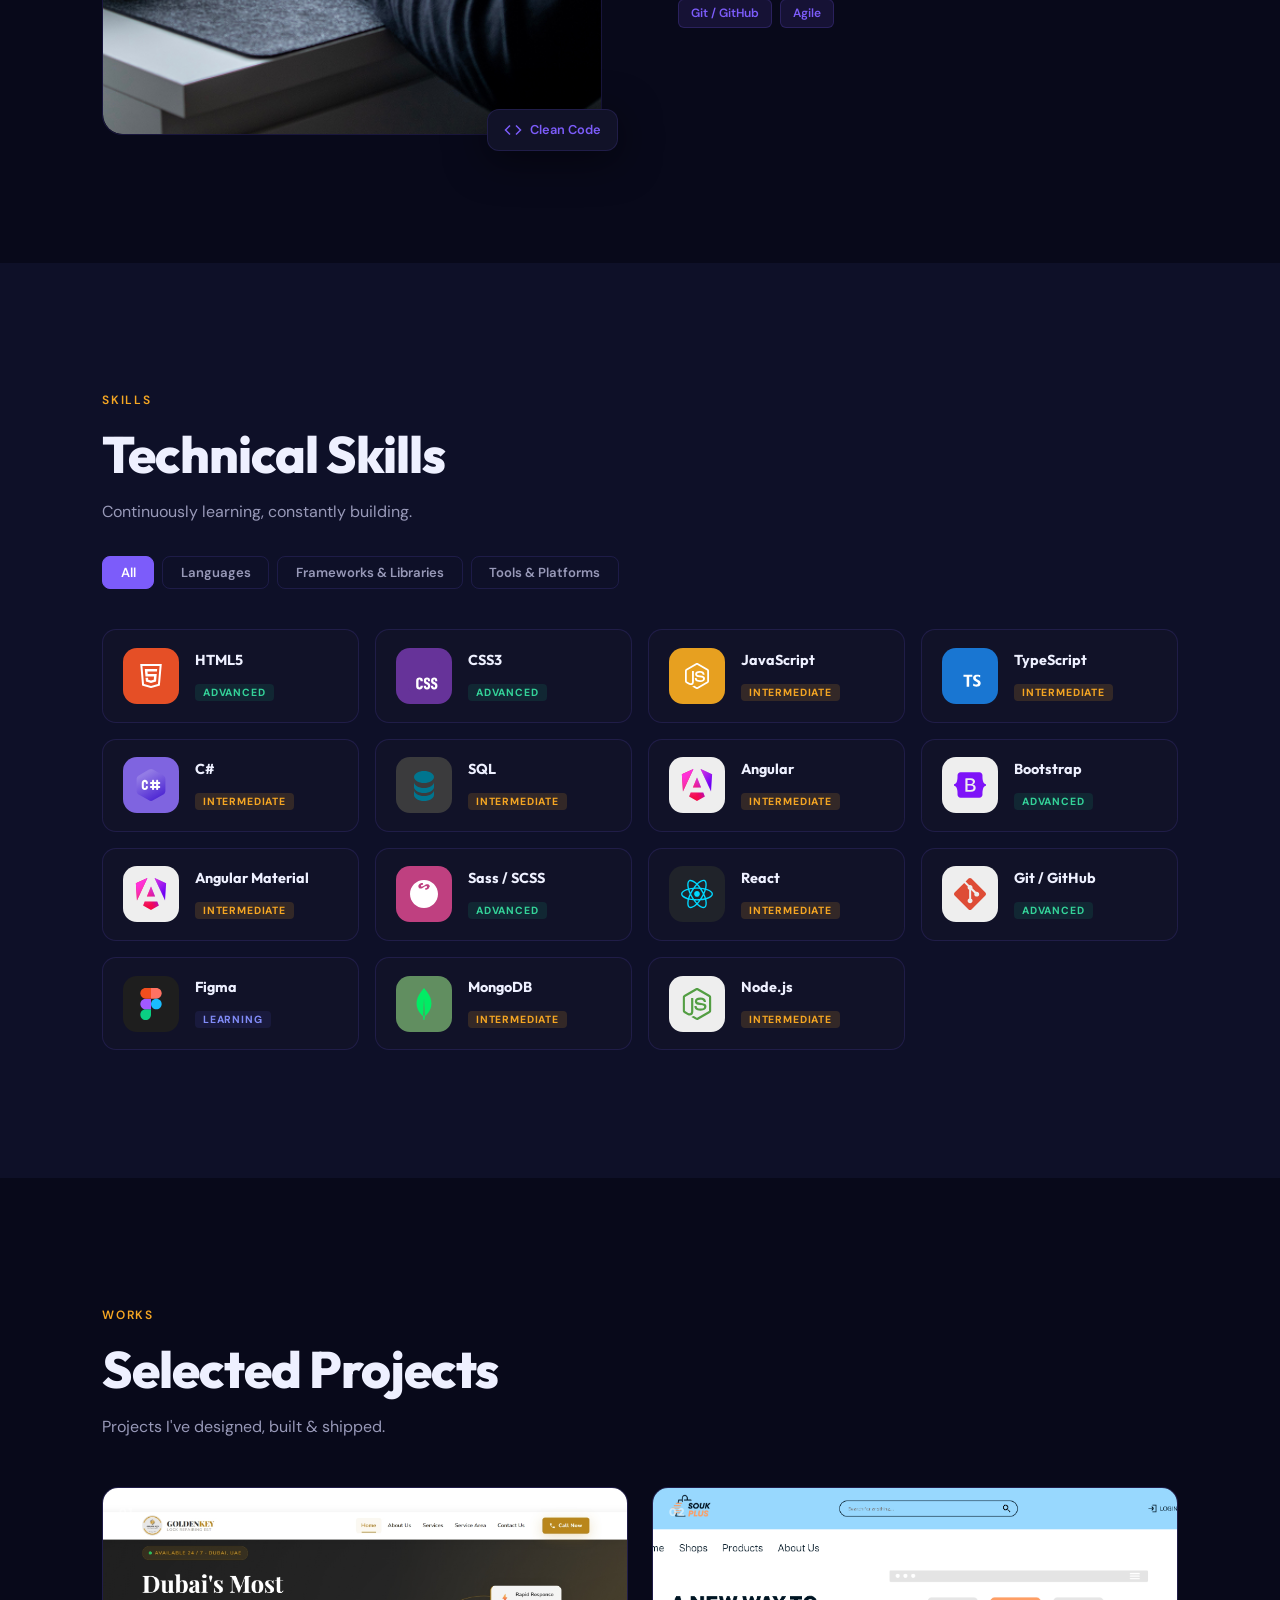
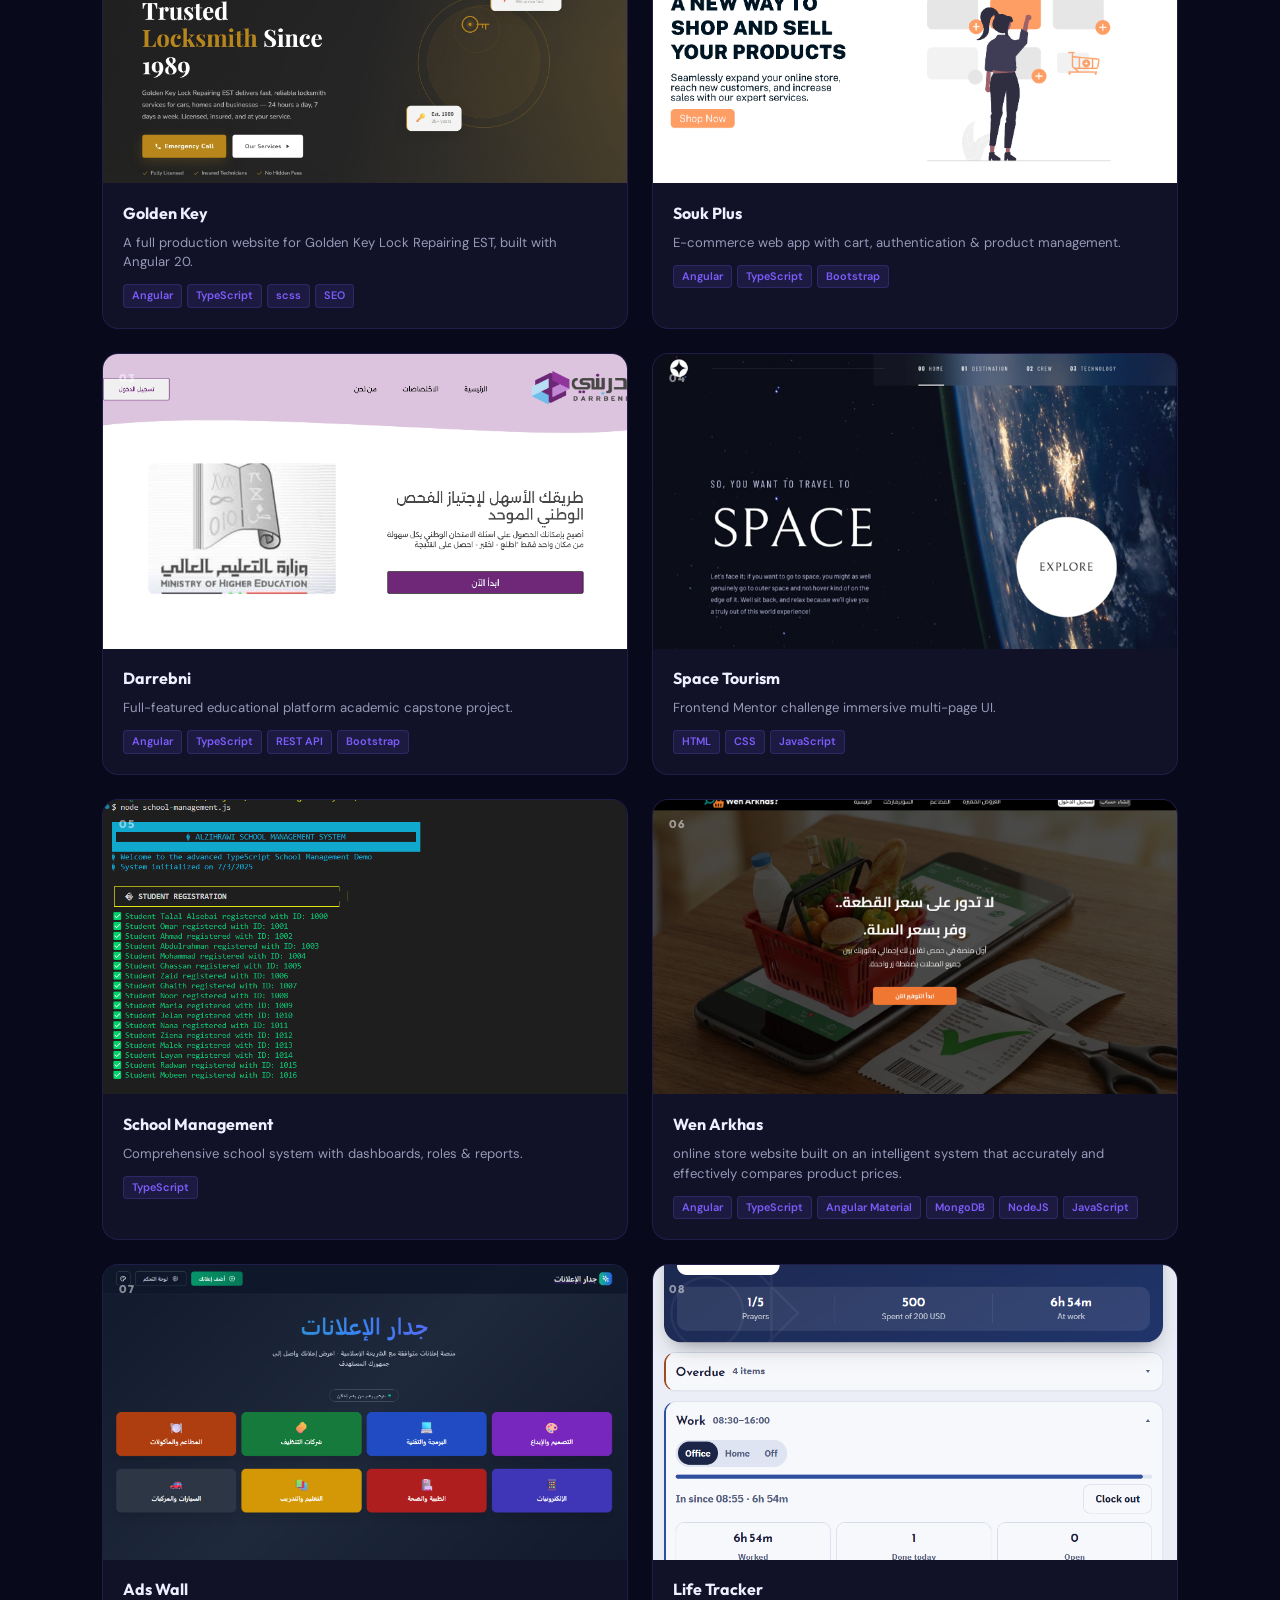
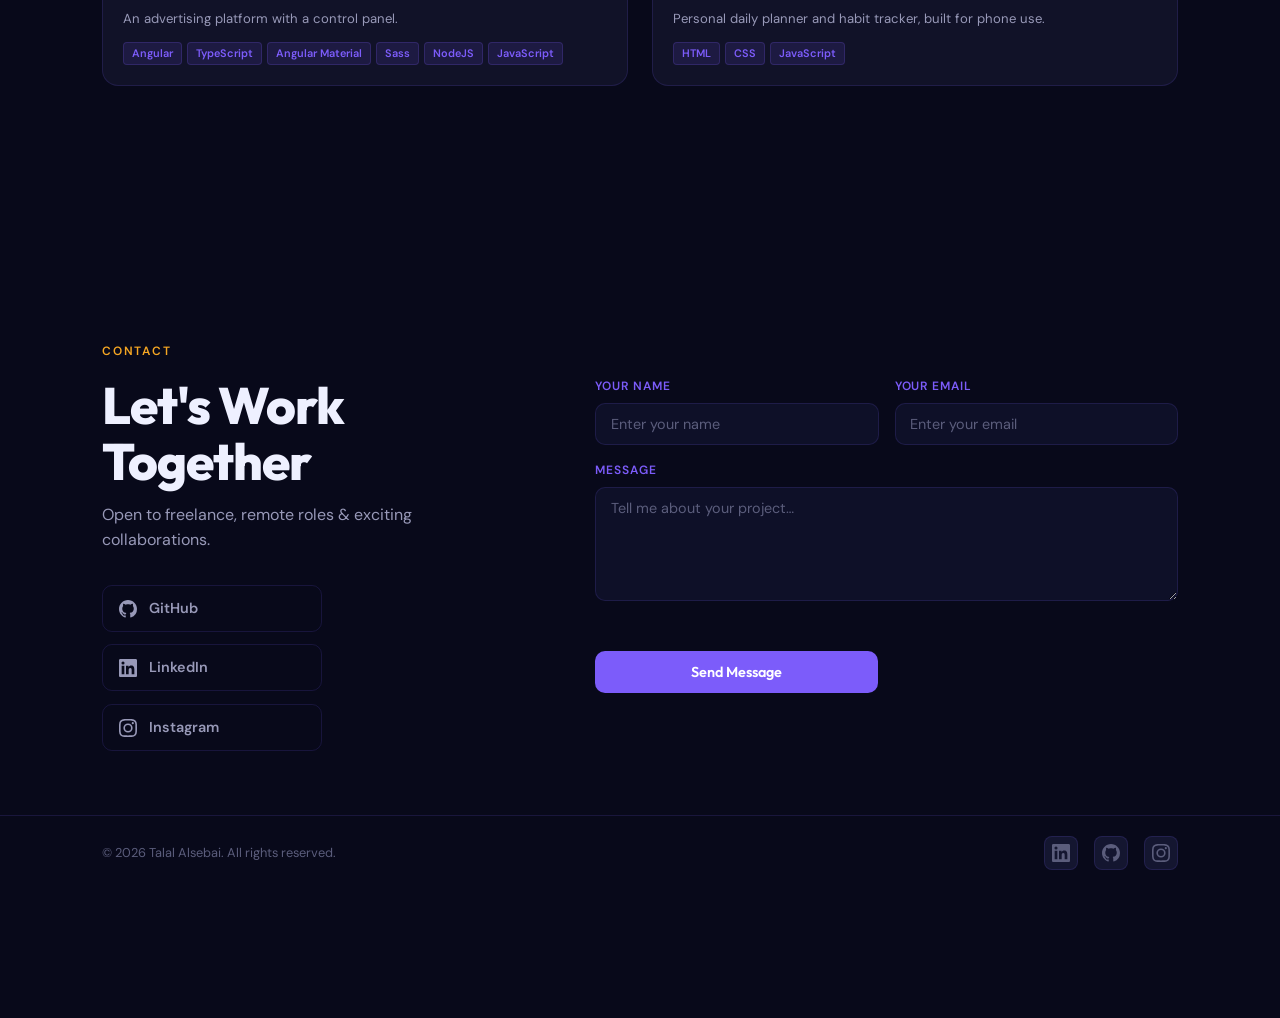
==== commit 2df02529: "life tracker" ====
--- a/index.html
+++ b/index.html
@@ -4,14 +4,14 @@
 <head>
   <meta charset="UTF-8">
   <meta name="viewport" content="width=device-width, initial-scale=1.0">
-  <meta name="description" content="Talal Alsebai - Software Engineer Portfolio">
+  <meta name="description" content="Talal Alsebai - Frontend Developer Portfolio">
   <link rel="preconnect" href="https://fonts.googleapis.com">
   <link rel="preconnect" href="https://fonts.gstatic.com" crossorigin>
   <link
     href="https://fonts.googleapis.com/css2?family=Outfit:wght@300;400;500;600;700;800&family=DM+Sans:opsz,wght@9..40,300;9..40,400;9..40,500&family=Cairo:wght@400;500;600;700;800&display=swap"
     rel="stylesheet">
   <link rel="stylesheet" href="style.css">
-  <title>Talal Alsebai | Software Engineer</title>
+  <title>Talal Alsebai | Frontend Developer</title>
 </head>
 
 <body>
@@ -109,13 +109,10 @@
         <h1 class="hero-h1">
           <span class="h1-line" data-key="hero.greeting">Hey, I'm</span>
           <span class="h1-line h1-name gradient-text">Talal</span>
-          <span class="h1-line" data-key="hero.title">Software Engineer</span>
+          <span class="h1-line" data-key="hero.title">Frontend Developer</span>
         </h1>
 
-        <p class="hero-desc" data-key="hero.desc">
-          I architect and build fast, scalable web applications from system design to pixel-perfect UI. Specialising
-          in Angular, TypeScript &amp; modern front-end ecosystems.
-        </p>
+        <p class="hero-desc" data-key="hero.desc">I build fast, responsive web applications, from clean UI to REST API integration. Specialising in Angular, TypeScript &amp; React.</p>
 
         <div class="hero-btns">
           <a href="#contact" class="btn-primary magnetic" data-key="hero.cta">Let's Connect</a>
@@ -127,8 +124,8 @@
             <p data-key="stat.exp">Years Experience</p>
           </div>
           <div class="hstat-div"></div>
-          <div class="hstat"><span class="hstat-n" data-count="7">0</span>
-            <p data-key="stat.projects">Projects Shipped</p>
+          <div class="hstat"><span class="hstat-n" data-count="8">0</span>
+            <p data-key="stat.projects">Projects Built</p>
           </div>
           <div class="hstat-div"></div>
           <div class="hstat"><span class="hstat-n" data-count="15">0</span>
@@ -143,7 +140,7 @@
       <img src="./Assets/Images/Profile.jpg" alt="Talal Alsebai" class="pc-photo">
         <div class="pc-name">
           Talal
-          <small data-key="hero.role">Software Engineer</small>
+          <small data-key="hero.role">Frontend Developer</small>
         </div>
         <ul class="pc-list">
           <li>
@@ -195,21 +192,9 @@
 
         <div class="about-text" data-reveal="right">
           <h2 class="sec-title" data-key="about.title">About Me</h2>
-          <p data-key="about.p1">
-            I'm a Software Engineer focused on front-end architecture and full-stack web development. I build dynamic,
-            responsive applications using Angular, TypeScript, and JavaScript while staying fluent in the broader
-            engineering landscape: REST APIs, system design, and clean architecture.
-          </p>
-          <p data-key="about.p2">
-            Holding a Software Engineering degree from the Syrian Virtual University, I bring both theoretical depth and
-            hands-on experience. I love turning complex problems into elegant, scalable solutions, and I'm actively
-            seeking remote and freelance opportunities.
-          </p>
-          <div class="tag-row">
-            <span>Frontend</span><span>Backend</span><span>DataBase</span><span>Software Engineering</span><span>REST
-              APIs</span>
-            <span>System Design</span><span>Git / GitHub</span><span>Agile</span>
-          </div>
+          <p data-key="about.p1">I'm a Frontend Developer building dynamic, responsive web applications with Angular, React, TypeScript, and JavaScript. I integrate REST APIs, build reusable component libraries, and care about SEO and performance.</p>
+          <p data-key="about.p2">Holding a B.Sc. in Information Technology Engineering (Software Development) from the Syrian Virtual University, I bring both theoretical grounding and hands-on experience. I'm actively seeking remote and freelance frontend opportunities.</p>
+          <div class="tag-row"><span>Frontend</span><span>Angular</span><span>React</span><span>TypeScript</span><span>REST APIs</span><span>SEO</span><span>Git / GitHub</span><span>Agile</span></div>
         </div>
 
       </div>
@@ -241,10 +226,8 @@
           <div class="sk-icon html"><img src="./Assets/SVG/html.svg" alt="HTML5" width="32" height="32">
           </div>
           <div class="sk-body">
-            <div class="sk-row"><span class="sk-name">HTML5</span><span class="sk-pct">95%</span></div>
-            <div class="sk-track">
-              <div class="sk-fill" data-pct="95"></div>
-            </div>
+            <div class="sk-row"><span class="sk-name">HTML5</span></div>
+            <span class="sk-badge advanced" data-key="lv.advanced">Advanced</span>
           </div>
         </div>
 
@@ -252,30 +235,24 @@
           <div class="sk-icon css"><img src="./Assets/SVG/css.svg" alt="CSS3" width="32" height="32">
           </div>
           <div class="sk-body">
-            <div class="sk-row"><span class="sk-name">CSS3</span><span class="sk-pct">95%</span></div>
-            <div class="sk-track">
-              <div class="sk-fill" data-pct="95"></div>
-            </div>
+            <div class="sk-row"><span class="sk-name">CSS3</span></div>
+            <span class="sk-badge advanced" data-key="lv.advanced">Advanced</span>
           </div>
         </div>
 
         <div class="sk-card" data-cat="languages" data-reveal="up">
           <div class="sk-icon js"><img src="./Assets/SVG/js.svg" alt="JavaScript" width="32" height="32"></div>
           <div class="sk-body">
-            <div class="sk-row"><span class="sk-name">JavaScript</span><span class="sk-pct">90%</span></div>
-            <div class="sk-track">
-              <div class="sk-fill" data-pct="90"></div>
-            </div>
+            <div class="sk-row"><span class="sk-name">JavaScript</span></div>
+            <span class="sk-badge intermediate" data-key="lv.intermediate">Intermediate</span>
           </div>
         </div>
 
         <div class="sk-card" data-cat="languages" data-reveal="up">
           <div class="sk-icon ts"><img src="./Assets/SVG/ts.svg" alt="TypeScript" width="32" height="32"></div>
           <div class="sk-body">
-            <div class="sk-row"><span class="sk-name">TypeScript</span><span class="sk-pct">90%</span></div>
-            <div class="sk-track">
-              <div class="sk-fill" data-pct="90"></div>
-            </div>
+            <div class="sk-row"><span class="sk-name">TypeScript</span></div>
+            <span class="sk-badge intermediate" data-key="lv.intermediate">Intermediate</span>
           </div>
         </div>
 
@@ -285,10 +262,8 @@
             <img src="./Assets/SVG/c-sharp.svg" alt="C-Sharp" width="32" height="32">
           </div>
           <div class="sk-body">
-            <div class="sk-row"><span class="sk-name">C#</span><span class="sk-pct">80%</span></div>
-            <div class="sk-track">
-              <div class="sk-fill" data-pct="80"></div>
-            </div>
+            <div class="sk-row"><span class="sk-name">C#</span></div>
+            <span class="sk-badge intermediate" data-key="lv.intermediate">Intermediate</span>
           </div>
         </div>
 
@@ -297,10 +272,8 @@
             <img src="./Assets/SVG/sql.svg" alt="SQL" width="32" height="32">
           </div>
           <div class="sk-body">
-            <div class="sk-row"><span class="sk-name">SQL</span><span class="sk-pct">85%</span></div>
-            <div class="sk-track">
-              <div class="sk-fill" data-pct="85"></div>
-            </div>
+            <div class="sk-row"><span class="sk-name">SQL</span></div>
+            <span class="sk-badge intermediate" data-key="lv.intermediate">Intermediate</span>
           </div>
         </div>
 
@@ -309,10 +282,8 @@
           <div class="sk-icon angular"><img src="./Assets/SVG/angular-icon.svg" alt="Angular" width="32" height="32">
           </div>
           <div class="sk-body">
-            <div class="sk-row"><span class="sk-name">Angular</span><span class="sk-pct">90%</span></div>
-            <div class="sk-track">
-              <div class="sk-fill" data-pct="90"></div>
-            </div>
+            <div class="sk-row"><span class="sk-name">Angular</span></div>
+            <span class="sk-badge intermediate" data-key="lv.intermediate">Intermediate</span>
           </div>
         </div>
 
@@ -320,21 +291,17 @@
           <div class="sk-icon bootstrap"><img src="./Assets/SVG/bootstrap.svg" alt="Bootstrap" width="32" height="32">
           </div>
           <div class="sk-body">
-            <div class="sk-row"><span class="sk-name">Bootstrap</span><span class="sk-pct">95%</span></div>
-            <div class="sk-track">
-              <div class="sk-fill" data-pct="95"></div>
-            </div>
+            <div class="sk-row"><span class="sk-name">Bootstrap</span></div>
+            <span class="sk-badge advanced" data-key="lv.advanced">Advanced</span>
           </div>
         </div>
 
         <div class="sk-card" data-cat="Frameworks & Libraries" data-reveal="up">
-          <div class="sk-icon UI"><img src="./Assets/SVG/material-ui.svg" alt="Material UI" width="32" height="32">
-          </div>
-          <div class="sk-body">
-            <div class="sk-row"><span class="sk-name">Material UI</span><span class="sk-pct">85%</span></div>
-            <div class="sk-track">
-              <div class="sk-fill" data-pct="85"></div>
-            </div>
+          <div class="sk-icon angular"><img src="./Assets/SVG/angular-icon.svg" alt="Angular Material" width="32" height="32">
+          </div>
+          <div class="sk-body">
+            <div class="sk-row"><span class="sk-name">Angular Material</span></div>
+            <span class="sk-badge intermediate" data-key="lv.intermediate">Intermediate</span>
           </div>
         </div>
 
@@ -347,10 +314,8 @@
             </svg>
           </div>
           <div class="sk-body">
-            <div class="sk-row"><span class="sk-name">Sass / SCSS</span><span class="sk-pct">85%</span></div>
-            <div class="sk-track">
-              <div class="sk-fill" data-pct="85"></div>
-            </div>
+            <div class="sk-row"><span class="sk-name">Sass / SCSS</span></div>
+            <span class="sk-badge advanced" data-key="lv.advanced">Advanced</span>
           </div>
         </div>
 
@@ -359,10 +324,8 @@
             <img src="./Assets/SVG/react.svg" alt="React" width="32" height="32">
           </div>
           <div class="sk-body">
-            <div class="sk-row"><span class="sk-name">React</span><span class="sk-pct">70%</span></div>
-            <div class="sk-track">
-              <div class="sk-fill" data-pct="70"></div>
-            </div>
+            <div class="sk-row"><span class="sk-name">React</span></div>
+            <span class="sk-badge intermediate" data-key="lv.intermediate">Intermediate</span>
           </div>
         </div>
 
@@ -371,10 +334,8 @@
           <div class="sk-icon git"><img src="./Assets/SVG/git-icon.svg" alt="Git" width="32" height="32">
           </div>
           <div class="sk-body">
-            <div class="sk-row"><span class="sk-name">Git / GitHub</span><span class="sk-pct">85%</span></div>
-            <div class="sk-track">
-              <div class="sk-fill" data-pct="85"></div>
-            </div>
+            <div class="sk-row"><span class="sk-name">Git / GitHub</span></div>
+            <span class="sk-badge advanced" data-key="lv.advanced">Advanced</span>
           </div>
         </div>
 
@@ -383,10 +344,8 @@
             <img src="./Assets/SVG/figma.svg" alt="Figma" width="32" height="32">
           </div>
           <div class="sk-body">
-            <div class="sk-row"><span class="sk-name">Figma</span><span class="sk-pct">80%</span></div>
-            <div class="sk-track">
-              <div class="sk-fill" data-pct="80"></div>
-            </div>
+            <div class="sk-row"><span class="sk-name">Figma</span></div>
+            <span class="sk-badge learning" data-key="lv.learning">Learning</span>
           </div>
         </div>
 
@@ -395,22 +354,8 @@
             <img src="./Assets/SVG/mongodb-icon.svg" alt="MongoDB" width="32" height="32">
           </div>
           <div class="sk-body">
-            <div class="sk-row"><span class="sk-name">MongoDB</span><span class="sk-pct">70%</span></div>
-            <div class="sk-track">
-              <div class="sk-fill" data-pct="70"></div>
-            </div>
-          </div>
-        </div>
-
-        <div class="sk-card" data-cat="Tools & Platforms" data-reveal="up">
-          <div class="sk-icon angular">
-            <img src="./Assets/SVG/angular-icon.svg" alt="Angular Material" width="32" height="32">
-          </div>
-          <div class="sk-body">
-            <div class="sk-row"><span class="sk-name">Angular Material</span><span class="sk-pct">90%</span></div>
-            <div class="sk-track">
-              <div class="sk-fill" data-pct="90"></div>
-            </div>
+            <div class="sk-row"><span class="sk-name">MongoDB</span></div>
+            <span class="sk-badge intermediate" data-key="lv.intermediate">Intermediate</span>
           </div>
         </div>
 
@@ -419,10 +364,8 @@
             <img src="./Assets/SVG/nodejs-icon.svg" alt="Node.js" width="32" height="32">
           </div>
           <div class="sk-body">
-            <div class="sk-row"><span class="sk-name">Node.js</span><span class="sk-pct">70%</span></div>
-            <div class="sk-track">
-              <div class="sk-fill" data-pct="70"></div>
-            </div>
+            <div class="sk-row"><span class="sk-name">Node.js</span></div>
+            <span class="sk-badge intermediate" data-key="lv.intermediate">Intermediate</span>
           </div>
         </div>
 
@@ -447,7 +390,7 @@
           </div>
           <div class="proj-meta">
             <h3>Golden Key</h3>
-            <p data-key="works.souk">A full production website for Golden Key Lock Repairing EST, built with Angular 20.</p>
+            <p data-key="works.goldenkey">A full production website for Golden Key Lock Repairing EST, built with Angular 20.</p>
             <div class="proj-tags"><span>Angular</span><span>TypeScript</span><span>scss</span><span>SEO</span></div>
           </div>
         </a>
@@ -481,7 +424,7 @@
           </div>
         </a>
 
-        <a href="https://github.com/Talal8866/" class="proj-card" data-reveal="up">
+        <a href="https://github.com/Talal8866/" target="_blank" rel="noopener noreferrer" class="proj-card" data-reveal="up">
           <span class="proj-num">04</span>
           <div class="proj-img">
             <img src="./Assets/Images/space.png" alt="Space Tourism" loading="lazy">
@@ -528,7 +471,7 @@
           class="proj-card" data-reveal="up">
           <span class="proj-num">07</span>
           <div class="proj-img">
-            <img src="./Assets/Images/ads.png" alt="Wen Arkhas" loading="lazy">
+            <img src="./Assets/Images/ads.png" alt="Ads Wall" loading="lazy">
             <div class="proj-hover"><span data-key="works.view">View Project →</span></div>
           </div>
           <div class="proj-meta">
@@ -536,6 +479,19 @@
             <p data-key="works.ads">An advertising platform with a control panel.</p>
             <div class="proj-tags"><span>Angular</span><span>TypeScript</span><span>Angular
                 Material</span><span>Sass</span><span>NodeJS</span><span>JavaScript</span></div>
+          </div>
+        </a>
+
+        <a href="https://talal8866.github.io/Life-Tracker-App/" target="_blank" rel="noopener noreferrer" class="proj-card" data-reveal="up">
+          <span class="proj-num">08</span>
+          <div class="proj-img">
+            <img src="./Assets/Images/life-tracker.png" alt="Life Tracker" loading="lazy">
+            <div class="proj-hover"><span data-key="works.view">View Project →</span></div>
+          </div>
+          <div class="proj-meta">
+            <h3>Life Tracker</h3>
+            <p data-key="works.tracker">Personal daily planner and habit tracker, built for phone use.</p>
+            <div class="proj-tags"><span>HTML</span><span>CSS</span><span>JavaScript</span></div>
           </div>
         </a>
 
@@ -601,7 +557,7 @@
 
     <footer>
       <div class="footer-row container">
-        <span data-key="footer.copy">© 2025 Talal Alsebai. All rights reserved.</span>
+        <span data-key="footer.copy">© 2026 Talal Alsebai. All rights reserved.</span>
         <div class="footer-icons">
           <a href="https://www.linkedin.com/in/talal-alsebai-b8441a1bb/" target="_blank" rel="noopener noreferrer"
             aria-label="LinkedIn">
